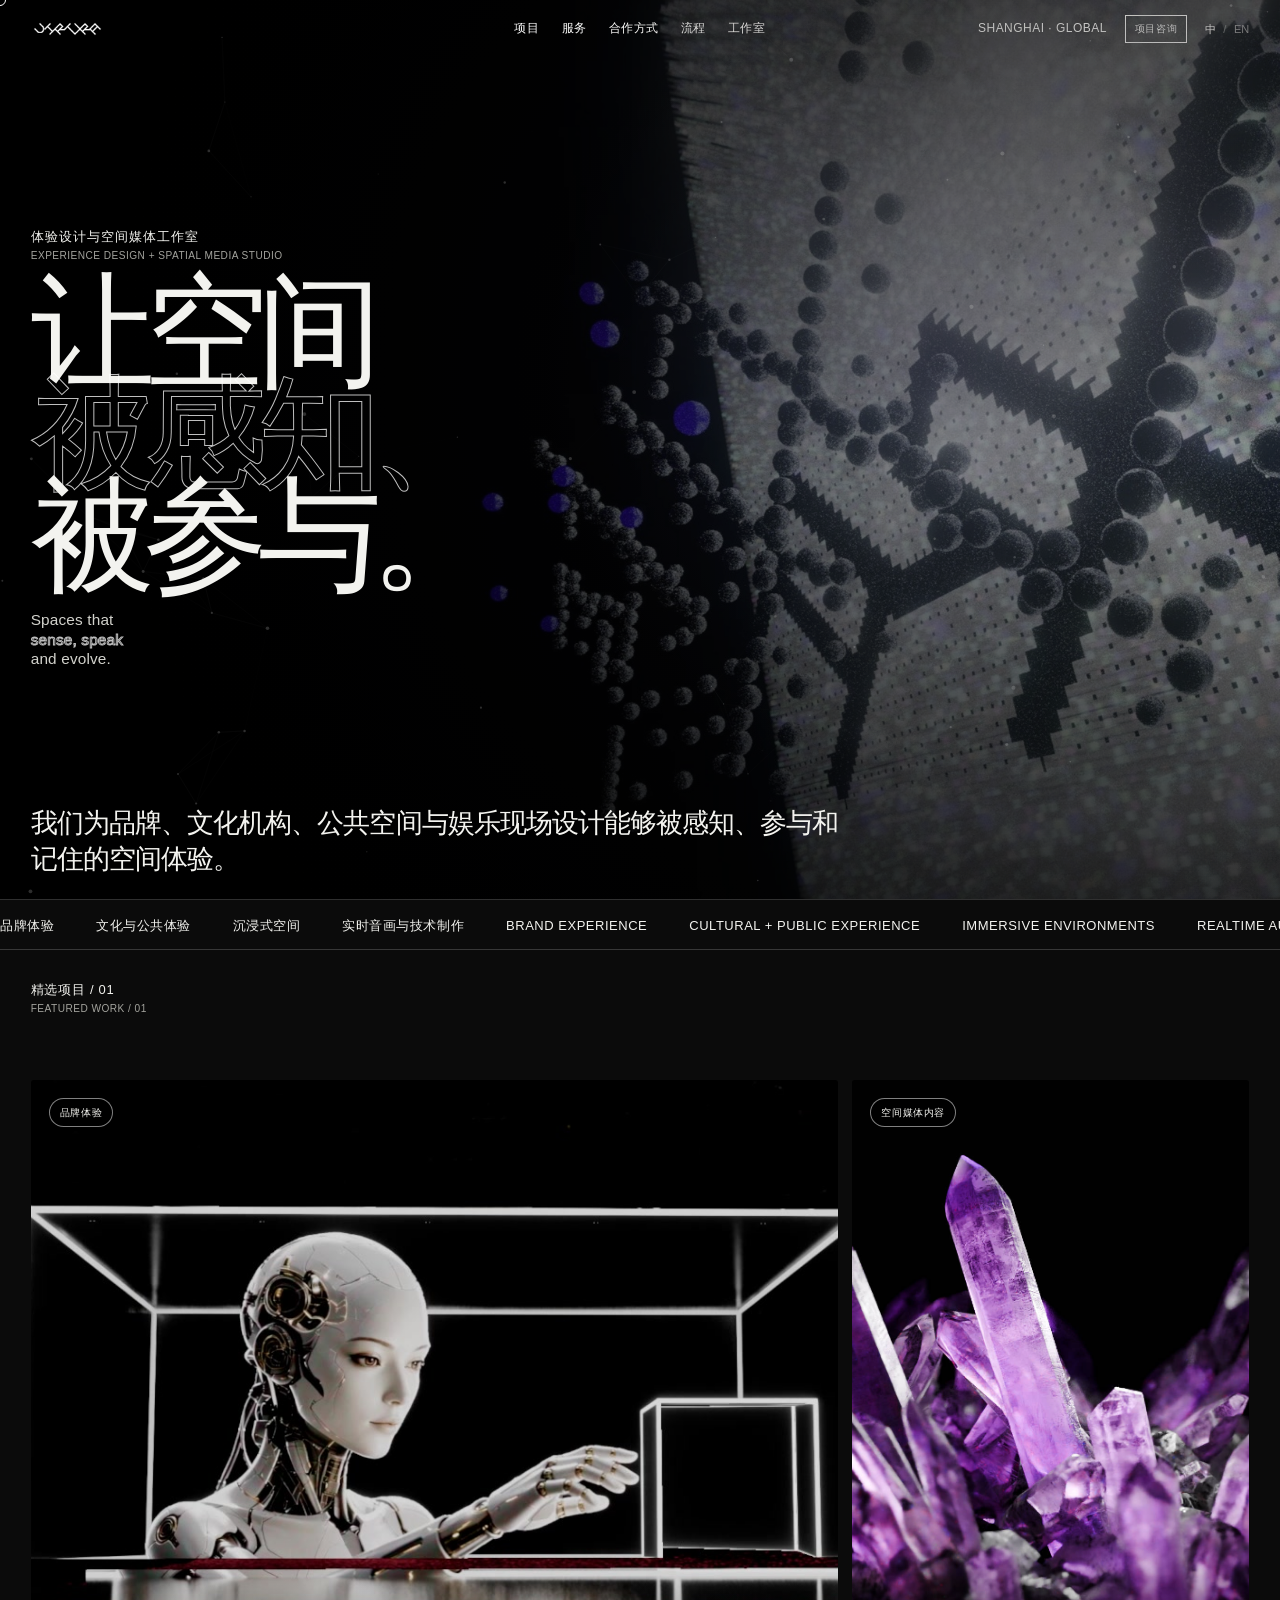
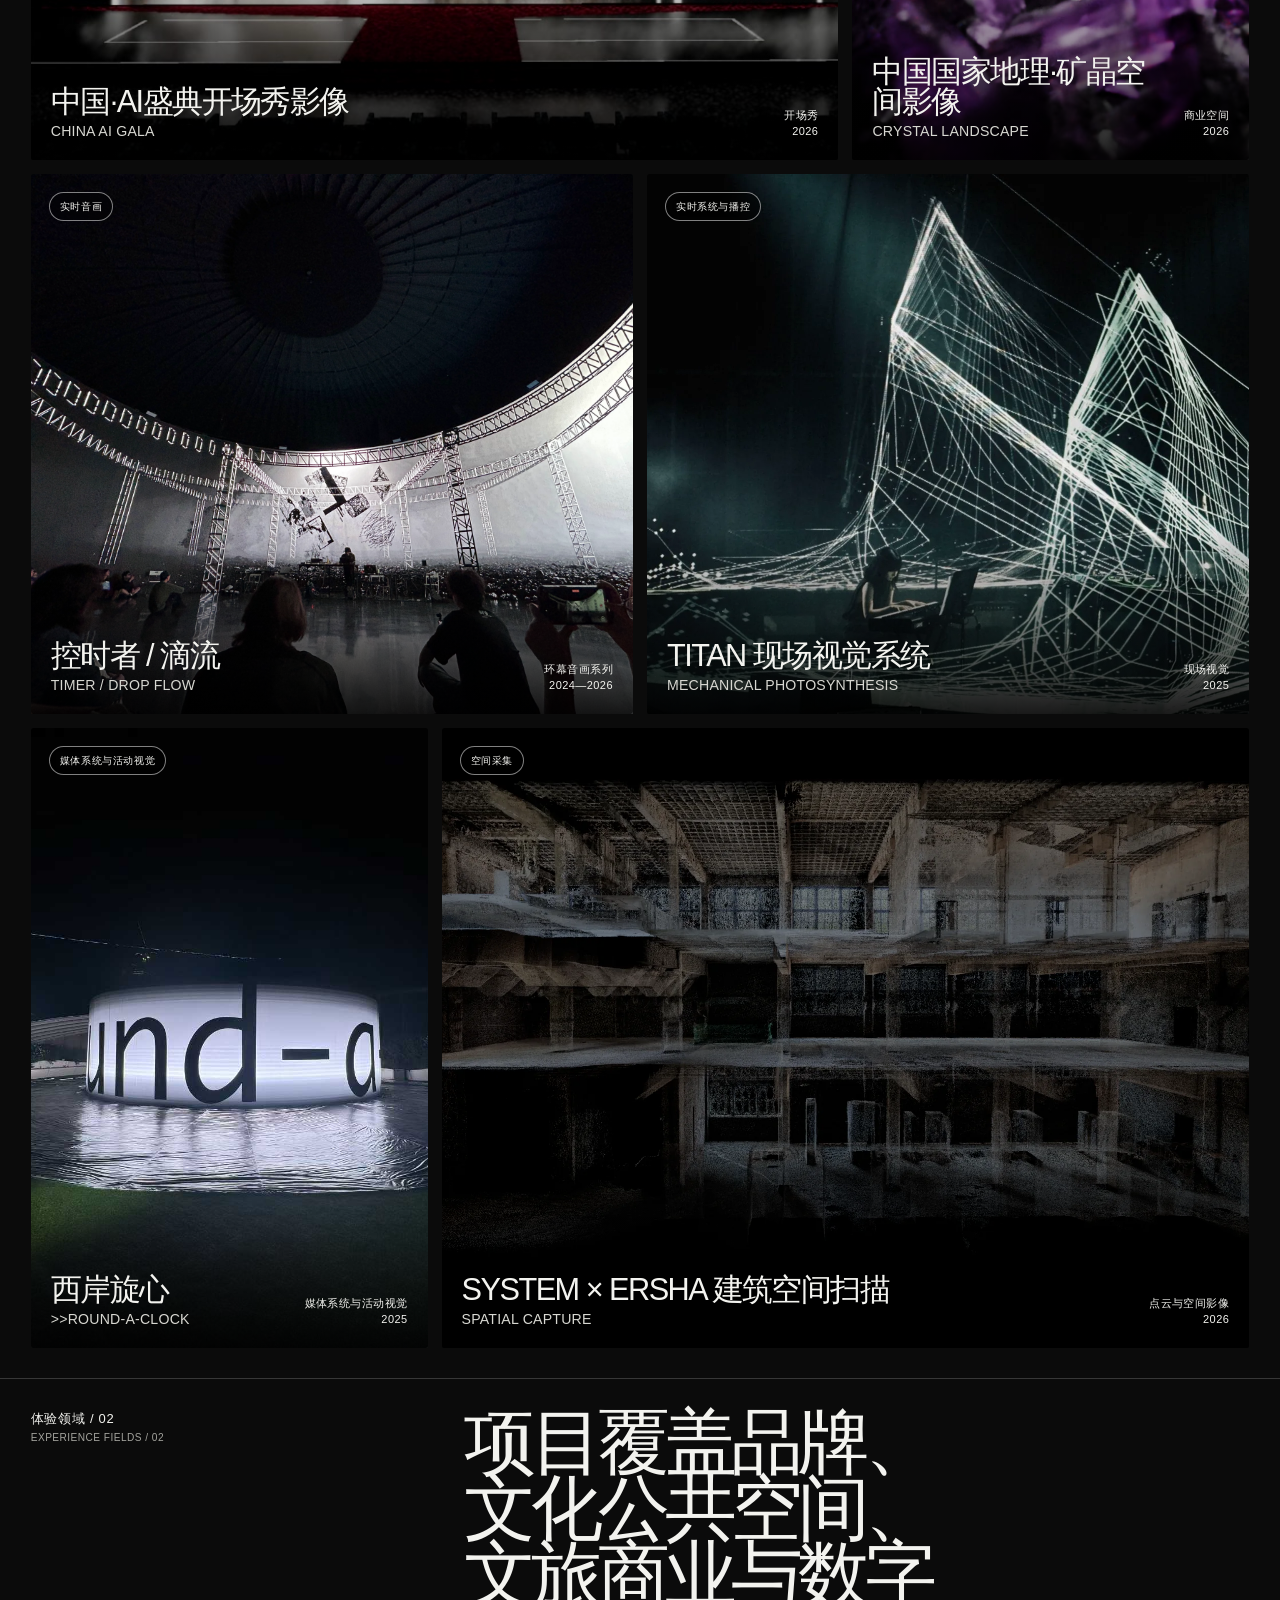
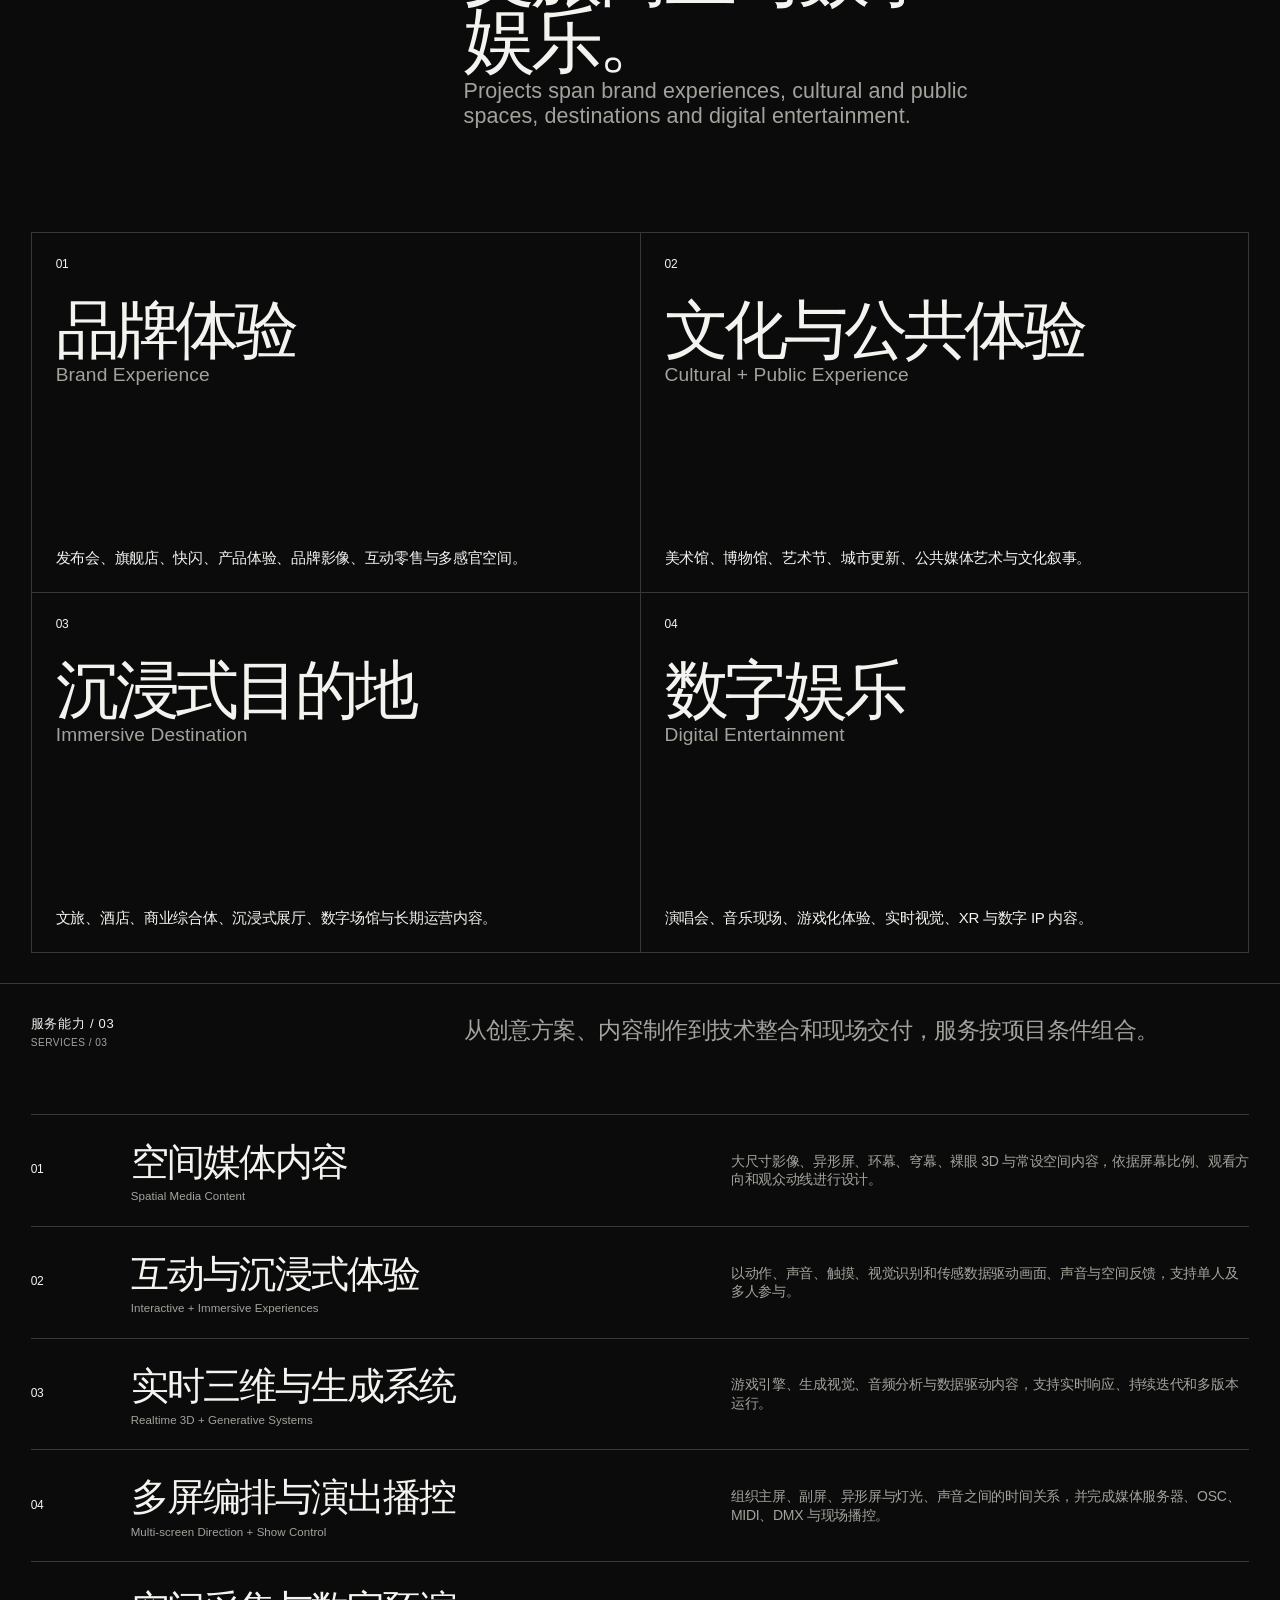
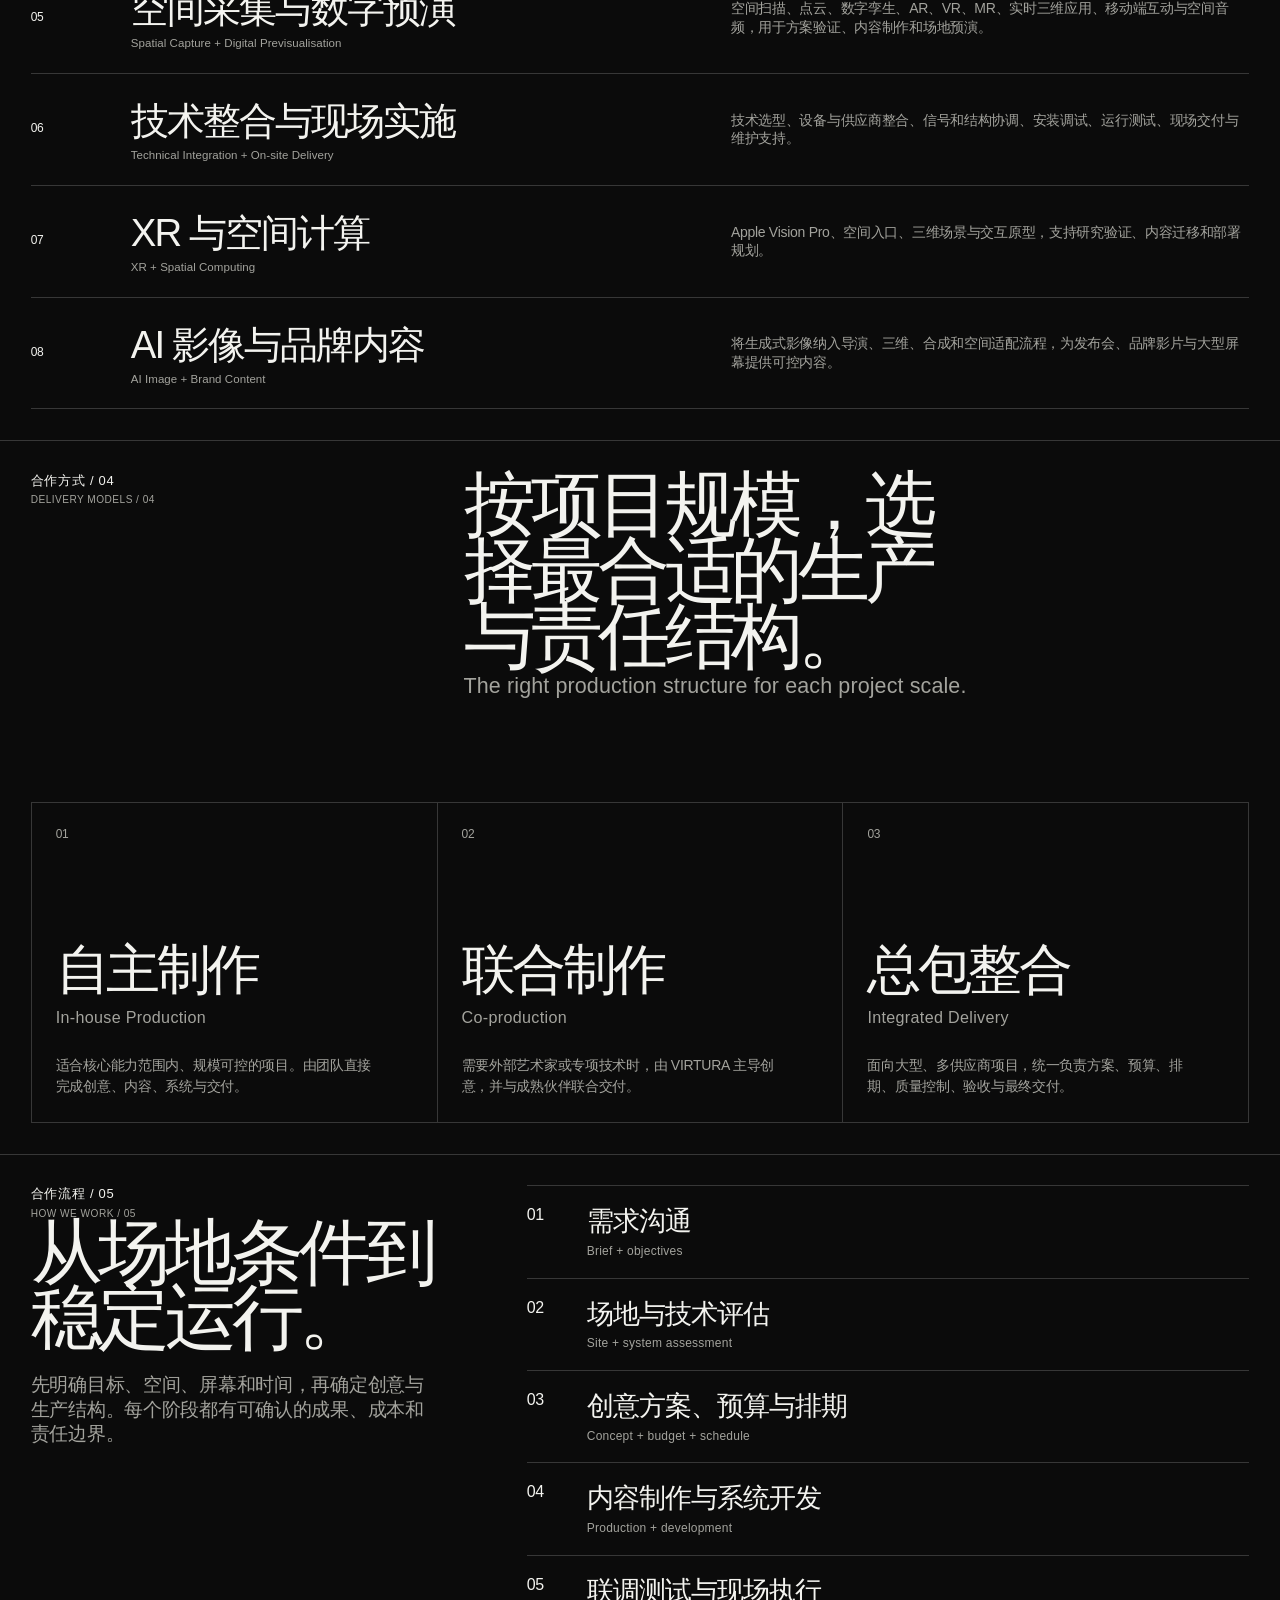
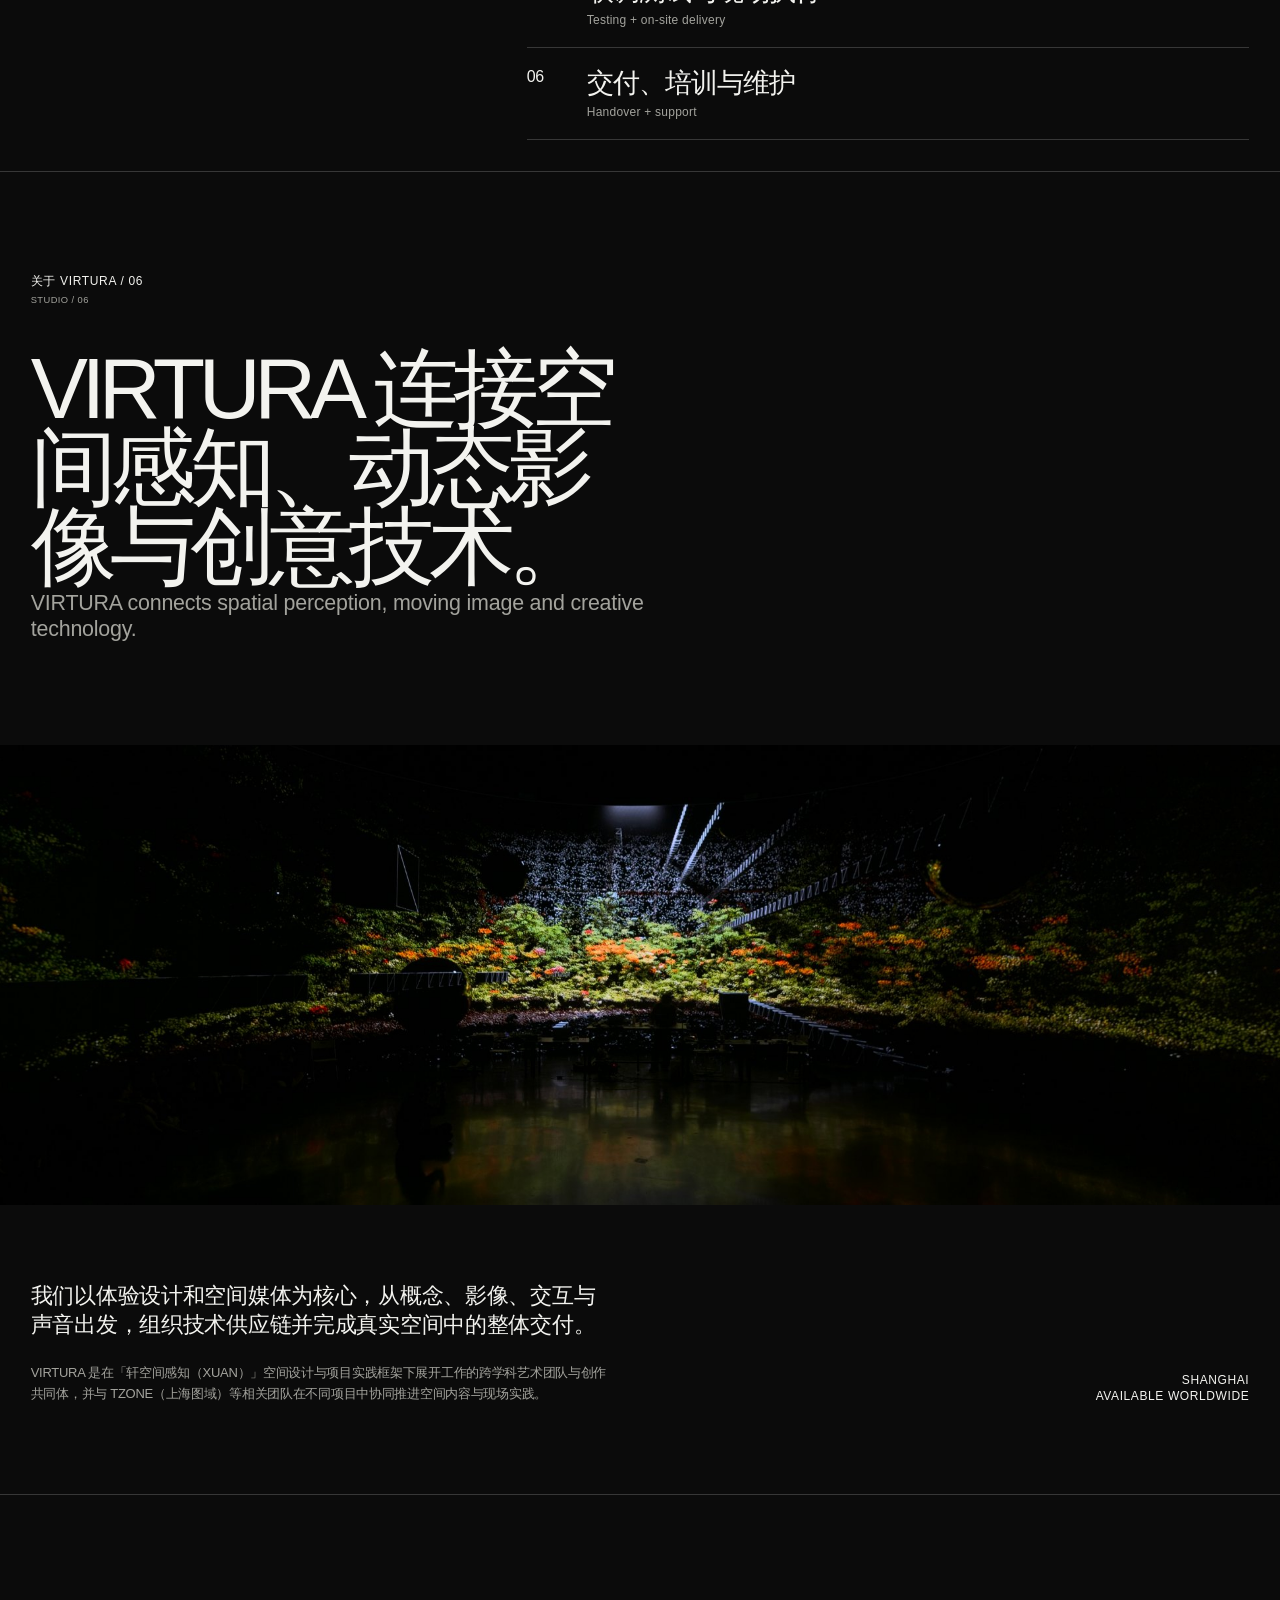
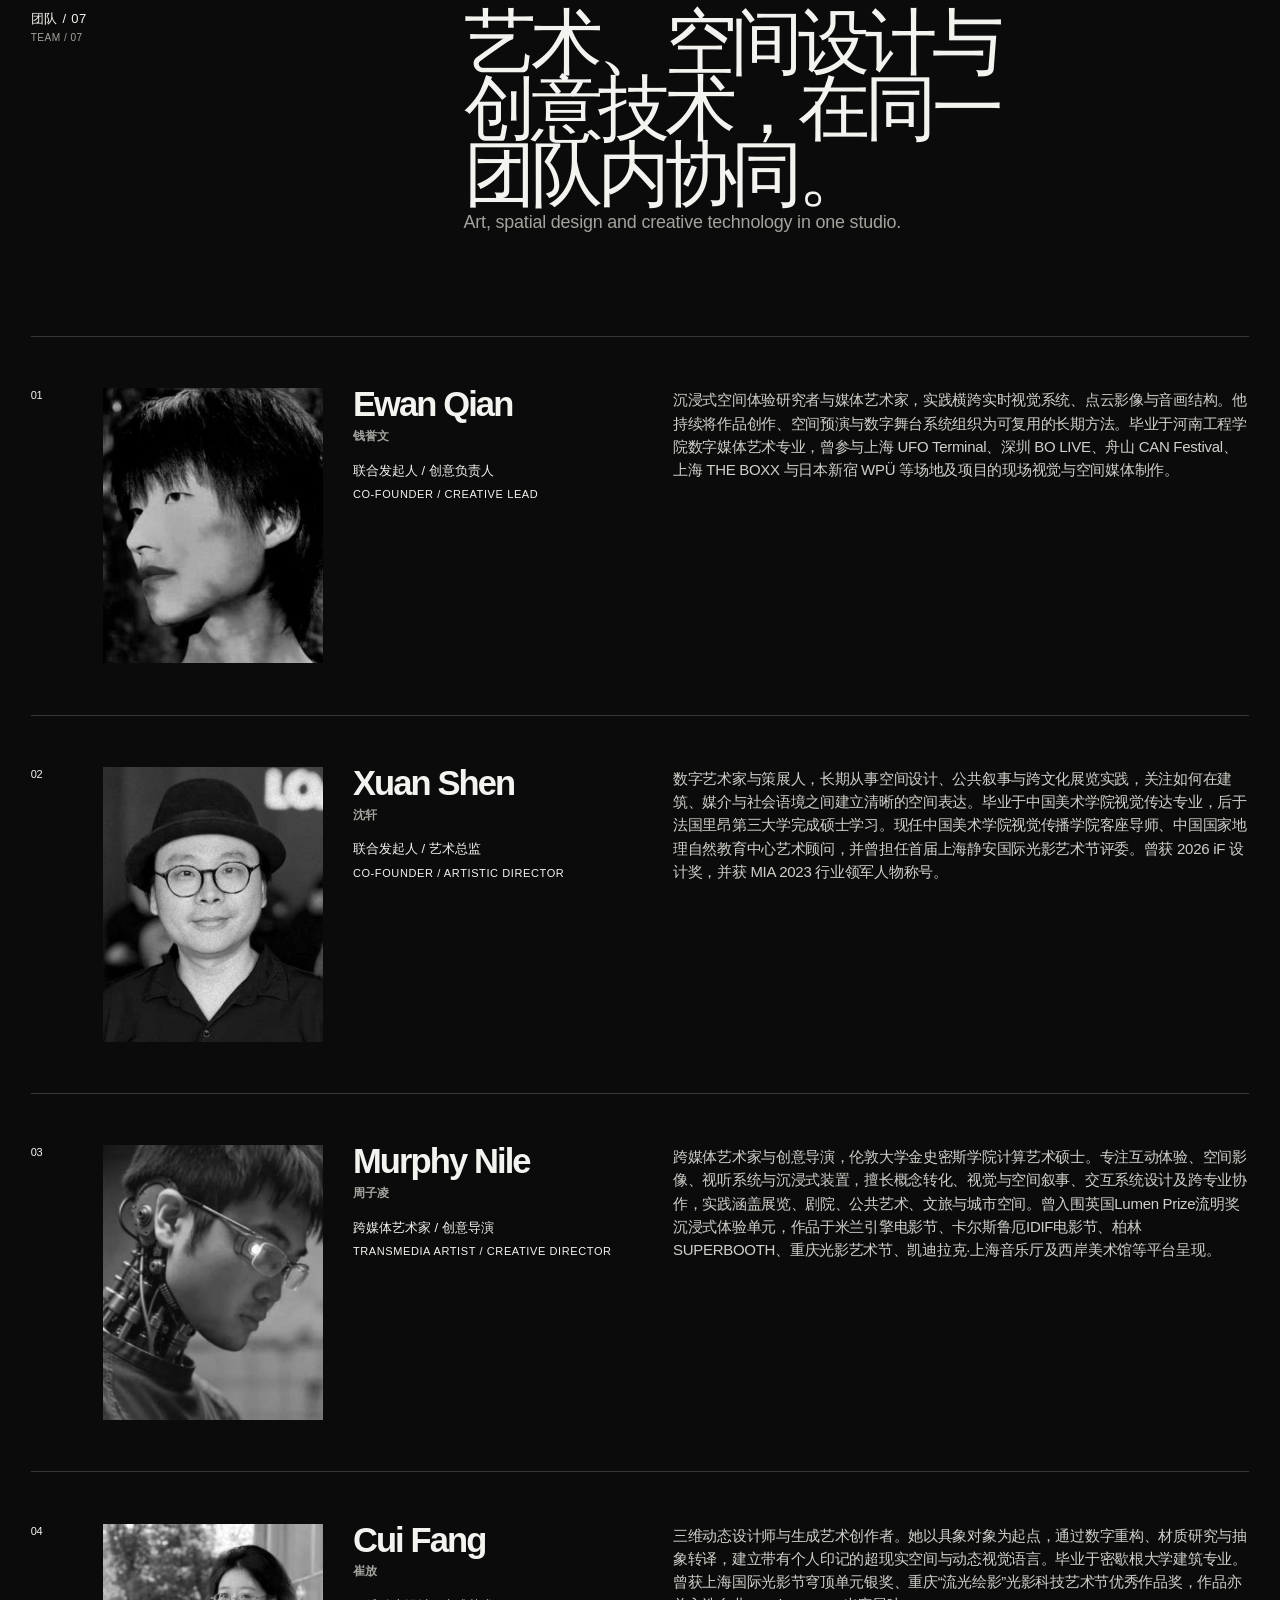
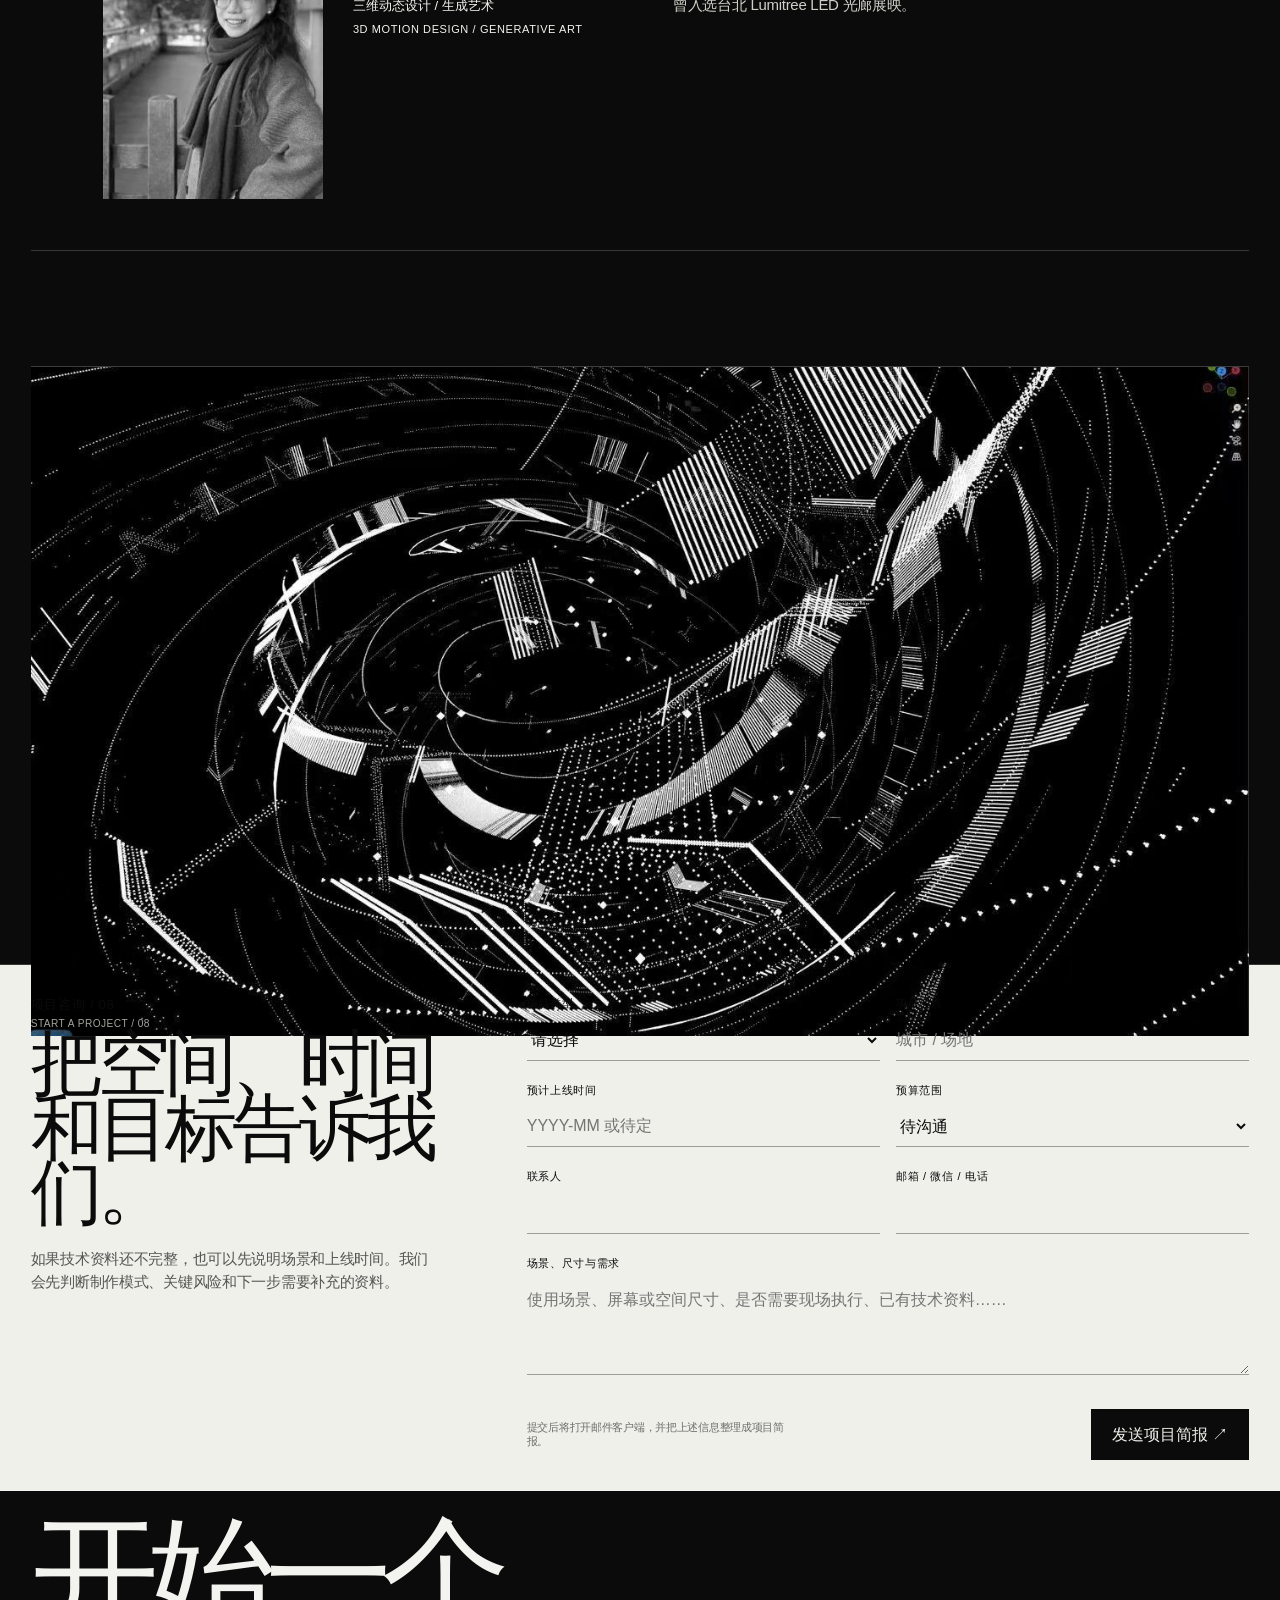
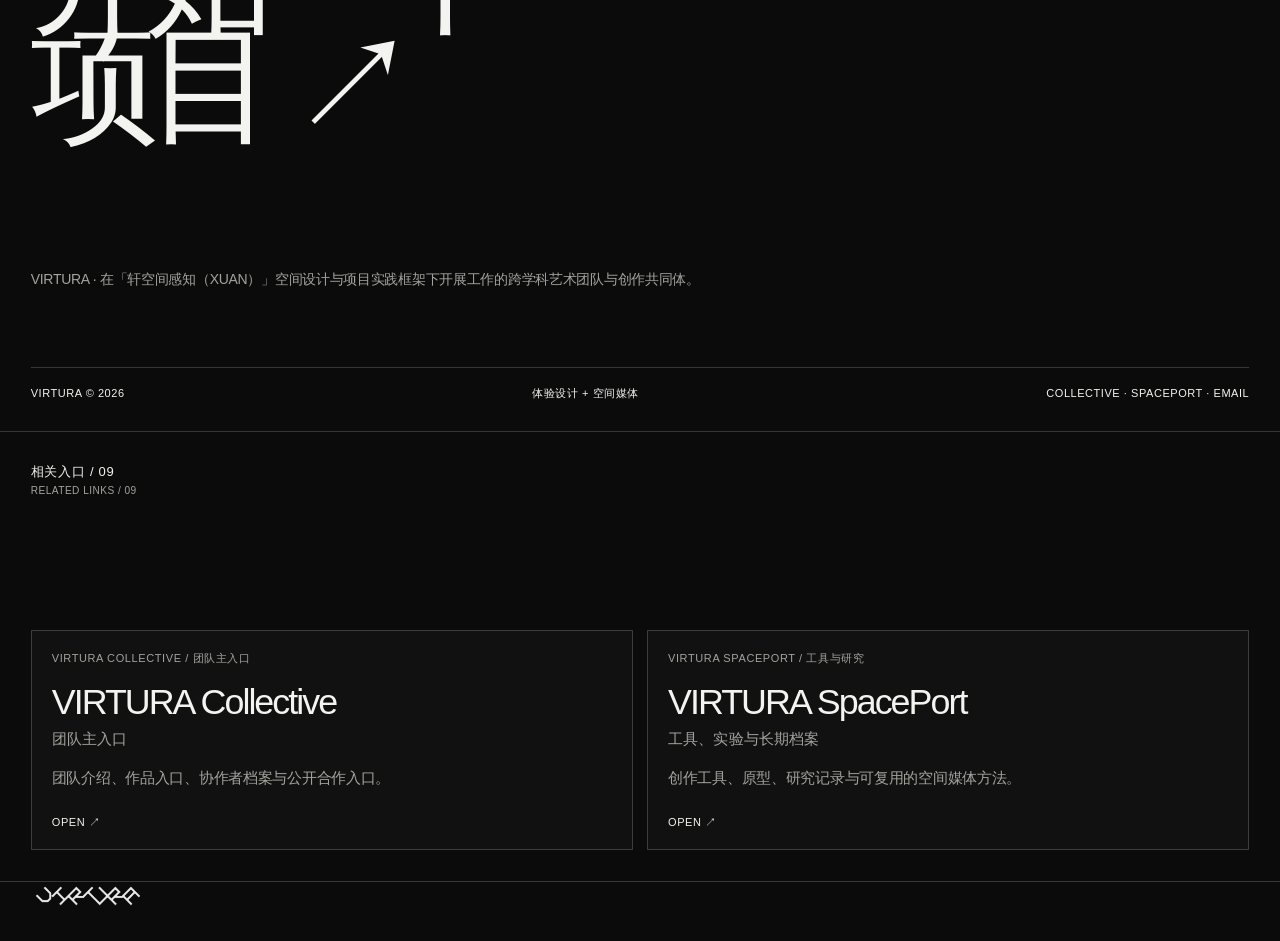
==== index.html @ 914cf59e "Publish VIRTURA business website" ====
<!DOCTYPE html>

<html data-description-en="VIRTURA is an experience design and spatial media studio working across brand, cultural, public and entertainment environments." data-description-zh="VIRTURA 为品牌、文化机构、公共空间与娱乐现场提供体验设计、空间媒体内容、互动装置、实时系统与技术集成。" data-lang="zh" data-title-en="VIRTURA — Experience Design &amp; Spatial Media Studio" data-title-zh="VIRTURA — 体验设计与空间媒体工作室" lang="zh-CN">
<head>
<meta charset="utf-8"/>
<meta content="width=device-width, initial-scale=1" name="viewport"/>
<meta content="VIRTURA — Experience Design &amp; Spatial Media Studio" name="description"/>
<meta content="website" property="og:type"/>
<meta content="VIRTURA — 体验设计与空间媒体工作室" property="og:title"/>
<meta content="从创意方案、空间媒体内容到技术整合与现场交付。" property="og:description"/>
<meta content="https://virtura.space/assets/spaces-that-sense-bg.jpg" property="og:image"/>
<title>VIRTURA — Experience Design &amp; Spatial Media Studio</title>
<style>
:root{
  --bg:#0b0b0b;--fg:#f3f3ef;--muted:#a3a39d;--line:rgba(255,255,255,.18);
  --panel:#131313;--pad:clamp(18px,2.4vw,38px);--display:clamp(54px,9.7vw,160px);
  --h2:clamp(36px,5.6vw,88px);--body:clamp(15px,1.25vw,20px)
}
*{box-sizing:border-box}html{scroll-behavior:smooth;background:var(--bg)}
html[data-lang="zh"] .lang-en,html[data-lang="en"] .lang-zh{display:none!important}
body{margin:0;overflow-x:hidden;background:var(--bg);color:var(--fg);font-family:Arial,Helvetica,"PingFang SC","Microsoft YaHei",sans-serif;font-size:var(--body);line-height:1.32;letter-spacing:-.018em}
a{color:inherit;text-decoration:none}button{font:inherit;color:inherit}::selection{background:var(--fg);color:var(--bg)}
.nav{position:fixed;z-index:30;left:0;right:0;top:0;display:grid;grid-template-columns:1fr auto 1fr;align-items:center;padding:15px var(--pad);mix-blend-mode:difference;color:white;pointer-events:none}
.nav>*{pointer-events:auto}.brand{font-weight:700;letter-spacing:-.06em;font-size:21px}.navlinks{display:flex;gap:22px;font-size:12px;text-transform:uppercase;letter-spacing:.045em;white-space:nowrap}
.nav-actions{justify-self:end;display:flex;align-items:center;gap:18px}.place{font-size:12px;text-transform:uppercase;letter-spacing:.04em}.lang-switch{display:flex;align-items:center;gap:7px;font-size:11px;text-transform:uppercase;letter-spacing:.06em}
.lang-switch button{appearance:none;border:0;background:none;padding:5px 0;cursor:pointer;opacity:.48}.lang-switch button.is-active{opacity:1}.lang-switch .divider{opacity:.35}
.hero{min-height:100svh;padding:90px var(--pad) 22px;display:grid;grid-template-rows:1fr auto;position:relative;overflow:hidden;border-bottom:1px solid var(--line)}
.hero-canvas{position:absolute;inset:0;width:100%;height:100%;opacity:.7}.hero-copy{position:relative;z-index:2;align-self:center}.eyebrow{font-size:13px;text-transform:uppercase;letter-spacing:.08em;margin-bottom:18px}
h1{font-size:var(--display);font-weight:500;line-height:.82;letter-spacing:-.085em;margin:0;max-width:12ch}h1 span{display:block}.outline{-webkit-text-stroke:1px rgba(255,255,255,.75);color:transparent}
.hero-foot{position:relative;z-index:2;display:grid;grid-template-columns:2fr 1fr 1fr;gap:28px;align-items:end}.hero-statement{max-width:820px;font-size:clamp(20px,2.1vw,34px);letter-spacing:-.035em}
.micro{font-size:12px;text-transform:uppercase;line-height:1.45;letter-spacing:.04em;color:#d1d1cc}.ticker{border-bottom:1px solid var(--line);overflow:hidden;white-space:nowrap;padding:14px 0}
.ticker-inner{display:inline-block;animation:marquee 32s linear infinite;text-transform:uppercase;font-size:13px;letter-spacing:.04em}.ticker-inner span{margin-right:42px}@keyframes marquee{to{transform:translateX(-50%)}}
section{padding:var(--pad);scroll-margin-top:64px;border-bottom:1px solid var(--line)}.section-head{display:grid;grid-template-columns:1fr 2fr;gap:40px;margin-bottom:clamp(48px,8vw,120px)}
.section-label{text-transform:uppercase;font-size:13px;letter-spacing:.055em}.section-title{font-size:var(--h2);font-weight:500;line-height:.92;letter-spacing:-.07em;margin:0;max-width:13ch}.section-title small{display:block;margin-top:18px;font-size:clamp(16px,1.6vw,24px);line-height:1.25;letter-spacing:-.025em;color:var(--muted);font-weight:400}
.project-grid{display:grid;grid-template-columns:repeat(12,1fr);gap:14px}.project{display:block;position:relative;min-height:420px;background:#171717;overflow:hidden;border-radius:2px;isolation:isolate}
.project:nth-child(1){grid-column:span 8;min-height:680px}.project:nth-child(2){grid-column:span 4}.project:nth-child(3),.project:nth-child(4){grid-column:span 6;min-height:540px}.project:nth-child(5){grid-column:span 4}.project:nth-child(6){grid-column:span 8;min-height:620px}.project:nth-child(7){grid-column:1/-1;min-height:590px}
.visual{position:absolute;inset:0;width:100%;height:100%;display:block;object-fit:cover;transition:transform .7s cubic-bezier(.2,.7,.1,1),filter .7s}.project:hover .visual{transform:scale(1.035);filter:brightness(1.08)}
.project[data-project="timer-drop-flow"] .visual{object-position:center 62%}.project[data-project="circular-matrix"] .visual{object-position:center 58%}.project[data-project="west-bund-xuanxin"] .visual{object-position:center 55%}
.meta{position:absolute;z-index:3;left:0;right:0;bottom:0;padding:20px;display:grid;grid-template-columns:1fr auto;gap:20px;align-items:end;background:linear-gradient(transparent,rgba(0,0,0,.88));padding-top:110px}
.title{font-size:clamp(24px,2.4vw,40px);letter-spacing:-.05em;line-height:.98}.title .sub{display:block;margin-top:7px;font-size:.46em;line-height:1.12;letter-spacing:.015em;text-transform:uppercase;color:#d7d7d1}.info{text-align:right;font-size:11px;text-transform:uppercase;letter-spacing:.04em;line-height:1.45}
.tag{position:absolute;z-index:4;left:18px;top:18px;padding:7px 10px;border:1px solid rgba(255,255,255,.5);border-radius:99px;font-size:10px;text-transform:uppercase;letter-spacing:.06em;background:rgba(0,0,0,.25);backdrop-filter:blur(10px)}
.universes{display:grid;grid-template-columns:repeat(2,1fr);border-top:1px solid var(--line);border-left:1px solid var(--line)}.universe{min-height:360px;padding:24px;border-right:1px solid var(--line);border-bottom:1px solid var(--line);display:grid;grid-template-rows:auto 1fr auto;transition:background .25s,color .25s}
.universe:hover{background:#f0f0eb;color:#0b0b0b}.num{font-size:12px}.universe h3{font-size:clamp(38px,5vw,76px);line-height:.92;letter-spacing:-.065em;font-weight:500;margin:28px 0}.universe h3 small{display:block;margin-top:14px;font-size:.27em;letter-spacing:.02em;line-height:1.25}.universe p{max-width:540px;font-size:15px;margin:0}
.cap-section .section-head{margin-bottom:clamp(30px,5vw,70px)}.cap-intro{margin:0;max-width:740px;color:var(--muted);font-size:clamp(17px,1.8vw,27px);letter-spacing:-.025em}.cap-list{border-top:1px solid var(--line)}
.cap{display:grid;grid-template-columns:70px 1.1fr 1fr;gap:30px;padding:22px 0;border-bottom:1px solid var(--line);align-items:center}.cap-index{font-size:12px}.cap-name{font-size:clamp(23px,3vw,48px);letter-spacing:-.05em}.cap-name small{display:block;margin-top:7px;font-size:.34em;letter-spacing:.01em;color:var(--muted)}.cap-desc{color:var(--muted);font-size:14px;max-width:600px}
.studio{min-height:auto;display:block;padding-top:clamp(62px,8vw,120px);padding-bottom:clamp(55px,7vw,105px);background:var(--bg);color:var(--fg)}.studio-kicker{font-size:12px;text-transform:uppercase;letter-spacing:.055em}.studio-copy{margin-top:42px;font-size:clamp(38px,6.7vw,105px);line-height:.92;letter-spacing:-.075em;max-width:13ch}
.studio-media{margin:clamp(58px,8vw,122px) calc(0px - var(--pad)) clamp(42px,6vw,80px);overflow:hidden;background:#111;aspect-ratio:2.78/1}.studio-media img{display:block;width:100%;height:100%;object-fit:cover}.studio-bottom{display:grid;grid-template-columns:1fr 1fr;gap:50px;align-items:end}.studio-description{display:grid;gap:22px}.studio-bottom p{margin:0;font-size:clamp(17px,1.7vw,26px);max-width:760px}.studio-bottom .studio-relation{font-size:13px;line-height:1.65;color:var(--muted);max-width:800px}.cities{text-align:right;font-size:12px;text-transform:uppercase;letter-spacing:.05em}
.team-section{padding-top:clamp(68px,9vw,130px)}.team-intro{display:grid;grid-template-columns:1fr 2fr;gap:40px;margin-bottom:clamp(50px,8vw,120px)}.team-title{font-size:var(--h2);font-weight:500;line-height:.92;letter-spacing:-.07em;margin:0;max-width:14ch}.team-title small{display:block;margin-top:18px;font-size:clamp(16px,1.6vw,24px);line-height:1.25;letter-spacing:-.025em;color:var(--muted);font-weight:400}
.people{border-top:1px solid var(--line)}.person{display:grid;grid-template-columns:42px minmax(170px,220px) minmax(215px,290px) minmax(340px,1fr);gap:clamp(20px,2.35vw,42px);padding:clamp(28px,4vw,60px) 0;border-bottom:1px solid var(--line);align-items:start}.person-index{font-size:11px}.person-portrait{width:100%;max-width:220px;aspect-ratio:4/5;margin:0;background:#111;overflow:hidden}.person-portrait img{width:100%;height:100%;object-fit:cover;display:block;filter:grayscale(100%)}
.person-name{margin:0;font-size:clamp(28px,2.7vw,48px);line-height:.95;letter-spacing:-.055em}.person-name .cn{display:block;margin-top:10px;font-size:.36em;letter-spacing:.02em;color:var(--muted)}.person-role{margin-top:18px;font-size:11px;text-transform:uppercase;letter-spacing:.055em;line-height:1.55}.person-role .role-cn{display:block;text-transform:none;font-size:13px;letter-spacing:0;margin-bottom:5px}.person-copy p{margin:0;max-width:840px}.person-copy .bio-en,.person-copy .bio-cn{font-size:clamp(15px,1.15vw,18px);line-height:1.55;color:#d0d0ca}.person-name a{border-bottom:1px solid transparent}.person-name a:hover{border-bottom-color:currentColor}
.people-end-media{margin:clamp(72px,9vw,138px) 0 calc(0px - clamp(50px,8vw,110px));overflow:hidden;background:#111;aspect-ratio:16/8.8;border-top:1px solid var(--line)}.people-end-media img{display:block;width:100%;height:100%;object-fit:cover}
footer{padding:var(--pad);min-height:60svh;display:grid;align-content:space-between}.contact{font-size:clamp(50px,10vw,160px);line-height:.85;letter-spacing:-.085em}.footer-relation{max-width:980px;margin:80px 0 28px;color:var(--muted);font-size:14px;line-height:1.55}.footer-row{display:flex;justify-content:space-between;gap:30px;font-size:11px;text-transform:uppercase;letter-spacing:.05em}.cursor{position:fixed;z-index:100;pointer-events:none;width:12px;height:12px;border:1px solid white;border-radius:50%;transform:translate(-50%,-50%);mix-blend-mode:difference;transition:width .2s,height .2s}
@media(max-width:1180px){.navlinks{gap:14px;font-size:10px}.person{grid-template-columns:42px minmax(170px,205px) minmax(250px,1fr)}.person-identity{grid-column:3}.person-copy{grid-column:3}.person-portrait{grid-row:1/span 2;max-width:205px}.place{display:none}}
@media(max-width:840px){.nav{grid-template-columns:1fr auto}.navlinks{display:none}.nav-actions{grid-column:2}.hero-foot,.section-head,.team-intro,.studio-bottom{grid-template-columns:1fr}.hero-foot{gap:20px}.project-grid{grid-template-columns:1fr}.project,.project:nth-child(n){grid-column:auto;min-height:480px}.project:nth-child(1),.project:nth-child(6),.project:nth-child(7){min-height:560px}.meta{grid-template-columns:1fr}.info{text-align:left}.universes{grid-template-columns:1fr}.cap{grid-template-columns:45px 1fr;gap:18px}.cap-desc{grid-column:2}.studio-media{aspect-ratio:1.55/1}.cities{text-align:left}.person{grid-template-columns:34px minmax(0,1fr)}.person-portrait{grid-column:2;grid-row:auto;max-width:190px}.person-identity,.person-copy{grid-column:2}.people-end-media{aspect-ratio:1.35/1}.footer-row{flex-direction:column}.cursor{display:none}}
@media(prefers-reduced-motion:reduce){html{scroll-behavior:auto}.ticker-inner{animation:none}*{transition:none!important}}

/* 2026-07-27 R2: Chinese-primary bilingual title system */
html[data-lang="zh"] .bilingual-label .lang-zh,
html[data-lang="zh"] .bilingual-label .lang-en{display:block!important}
html[data-lang="zh"] .bilingual-label .lang-en{margin-top:5px;color:var(--muted);font-size:.78em;line-height:1.25;letter-spacing:.045em;font-weight:400}
html[data-lang="en"] .bilingual-label .lang-en{display:block!important}
.dual-title>.lang-zh,.dual-title>.lang-en{display:block}
html[data-lang="zh"] .dual-title>.lang-zh{display:block!important}
html[data-lang="zh"] .dual-title>.lang-en{display:block!important;margin-top:.22em;color:var(--muted);font-size:.3em;line-height:1.18;letter-spacing:.005em;font-weight:400}
html[data-lang="en"] .dual-title>.lang-zh{display:none!important}
html[data-lang="en"] .dual-title>.lang-en{display:block!important;margin-top:0;color:inherit;font-size:1em;line-height:inherit;letter-spacing:inherit;font-weight:inherit}
#top .hero-foot{grid-template-columns:minmax(0,820px)}
#work .section-head.compact-head{display:block;margin-bottom:clamp(34px,5vw,72px)}
html[data-lang="zh"] #universes .universe h3.dual-title>.lang-en,html[data-lang="zh"] #capabilities .cap-name.dual-title>.lang-en{font-size:.3em}
html[data-lang="zh"] #studio .studio-copy.dual-title>.lang-en,html[data-lang="zh"] #people .team-title.dual-title>.lang-en{font-size:.25em;line-height:1.22;letter-spacing:-.01em}
@media(max-width:760px){#top .hero-foot{grid-template-columns:1fr}.bilingual-label .lang-en{max-width:28ch}}

.brand{display:inline-flex;align-items:center;min-height:28px}.brand-mark{display:block;height:18px;width:auto}.sr-only{position:absolute!important;width:1px;height:1px;padding:0;margin:-1px;overflow:hidden;clip:rect(0,0,0,0);white-space:nowrap;border:0}
.hero{background:linear-gradient(90deg,rgba(0,0,0,.82) 0%,rgba(0,0,0,.52) 46%,rgba(0,0,0,.18) 100%),linear-gradient(0deg,rgba(0,0,0,.74) 0%,rgba(0,0,0,.18) 48%,rgba(0,0,0,.62) 100%),url('assets/spaces-that-sense-bg.jpg') center right/cover no-repeat}.hero-canvas{opacity:.42;mix-blend-mode:screen}
.footer-row{gap:20px;padding-top:18px;border-top:1px solid var(--line)}
.related-links{padding:var(--pad);border-top:1px solid var(--line);display:grid;gap:30px}.related-links-grid{display:grid;grid-template-columns:repeat(2,minmax(0,1fr));gap:14px}.related-card{display:grid;gap:14px;padding:20px;min-height:220px;border:1px solid var(--line);background:#111;transition:background .25s,color .25s,border-color .25s}.related-card:hover{background:#f0f0eb;color:#0b0b0b;border-color:#f0f0eb}.related-card-top{font-size:11px;text-transform:uppercase;letter-spacing:.055em;color:var(--muted)}.related-card:hover .related-card-top{color:rgba(0,0,0,.55)}.related-card h3{margin:0;font-size:clamp(26px,2.8vw,44px);line-height:.96;letter-spacing:-.055em;font-weight:500}.related-card h3 small{display:block;margin-top:10px;font-size:.42em;line-height:1.2;letter-spacing:.01em;color:var(--muted)}.related-card:hover h3 small{color:rgba(0,0,0,.62)}.related-card p{margin:0;max-width:48ch;color:var(--muted);font-size:15px;line-height:1.5}.related-card:hover p{color:rgba(0,0,0,.72)}.related-card .card-action{margin-top:auto;font-size:11px;text-transform:uppercase;letter-spacing:.055em}.site-endmark{padding:0 var(--pad) var(--pad);display:flex;justify-content:flex-start}.site-endmark img{display:block;height:28px;width:auto;opacity:.92}
.hero-title>.lang-zh,.hero-title>.lang-en{display:block}.hero-title>.lang-zh>span,.hero-title>.lang-en>span{display:block}
html[data-lang="zh"] .hero-title>.lang-zh{display:block!important}html[data-lang="zh"] .hero-title>.lang-en{display:block!important;margin-top:24px;max-width:34ch;font-size:clamp(15px,1.2vw,20px);line-height:1.25;letter-spacing:.01em;color:#d2d2cc;font-weight:400}
html[data-lang="en"] .hero-title>.lang-zh{display:none!important}html[data-lang="en"] .hero-title>.lang-en{display:block!important;margin:0;max-width:12ch;font-size:inherit;line-height:inherit;letter-spacing:inherit;color:inherit;font-weight:inherit}
.delivery-grid{display:grid;grid-template-columns:repeat(3,minmax(0,1fr));border-top:1px solid var(--line);border-left:1px solid var(--line)}.delivery-card{min-height:320px;padding:24px;border-right:1px solid var(--line);border-bottom:1px solid var(--line);display:flex;flex-direction:column;gap:28px}.delivery-card .num{color:var(--muted)}.delivery-card h3{margin:auto 0 0;font-size:clamp(34px,4.2vw,66px);line-height:.92;letter-spacing:-.065em;font-weight:500}.delivery-card h3 small{display:block;margin-top:12px;color:var(--muted);font-size:.3em;line-height:1.25;letter-spacing:.02em}.delivery-card p{margin:0;color:var(--muted);font-size:14px;line-height:1.55;max-width:42ch}
.workflow{display:grid;grid-template-columns:minmax(220px,.72fr) minmax(0,1.28fr);gap:clamp(36px,7vw,120px);align-items:start}.workflow-steps{border-top:1px solid var(--line)}.workflow-step{display:grid;grid-template-columns:42px 1fr;gap:18px;padding:18px 0;border-bottom:1px solid var(--line)}.workflow-step strong{font-weight:500;font-size:clamp(20px,2.1vw,32px);letter-spacing:-.035em}.workflow-step small{display:block;margin-top:4px;color:var(--muted);font-size:12px;letter-spacing:.02em}.workflow-copy h2{margin:0 0 24px;font-size:var(--h2);line-height:.9;letter-spacing:-.07em;font-weight:500}.workflow-copy p{margin:0;color:var(--muted);max-width:52ch;font-size:clamp(16px,1.45vw,22px)}
.inquiry{display:grid;grid-template-columns:.72fr 1.28fr;gap:clamp(36px,7vw,120px);background:#f0f0eb;color:#0b0b0b}.inquiry-copy h2{margin:0 0 22px;font-size:var(--h2);line-height:.9;letter-spacing:-.07em;font-weight:500}.inquiry-copy p{margin:0;max-width:48ch;color:rgba(0,0,0,.65);font-size:15px;line-height:1.55}.project-form{display:grid;grid-template-columns:repeat(2,minmax(0,1fr));gap:22px 16px}.field{display:grid;gap:8px}.field-wide{grid-column:1/-1}.field label{font-size:11px;text-transform:uppercase;letter-spacing:.06em}.field input,.field select,.field textarea{width:100%;border:0;border-bottom:1px solid rgba(0,0,0,.35);border-radius:0;background:transparent;color:#0b0b0b;padding:10px 0;font:inherit;outline:none}.field textarea{min-height:96px;resize:vertical}.field input:focus,.field select:focus,.field textarea:focus{border-bottom-color:#0b0b0b}.form-actions{grid-column:1/-1;display:flex;align-items:center;justify-content:space-between;gap:20px;margin-top:12px}.form-note{font-size:11px;color:rgba(0,0,0,.55);max-width:44ch}.submit-button{appearance:none;border:1px solid #0b0b0b;background:#0b0b0b;color:#f0f0eb;padding:14px 20px;cursor:pointer;font:inherit}.submit-button:hover{background:transparent;color:#0b0b0b}
.nav-cta{padding:6px 9px;border:1px solid currentColor;font-size:10px;text-transform:uppercase;letter-spacing:.06em}.footer-row a{border-bottom:1px solid transparent}.footer-row a:hover{border-bottom-color:currentColor}
@media(max-width:840px){.nav{grid-template-columns:1fr auto;padding-bottom:10px;background:linear-gradient(rgba(0,0,0,.72),transparent);mix-blend-mode:normal}.navlinks{display:flex;grid-column:1/-1;grid-row:2;justify-content:flex-start;overflow-x:auto;gap:18px;padding:12px 0 2px;scrollbar-width:none}.navlinks::-webkit-scrollbar{display:none}.hero{padding-top:132px}.delivery-grid{grid-template-columns:1fr}.delivery-card{min-height:250px}.workflow,.inquiry{grid-template-columns:1fr}.project-form{grid-template-columns:1fr}.field-wide,.form-actions{grid-column:auto}.form-actions{align-items:flex-start;flex-direction:column}.hero-title>.lang-zh{font-size:clamp(54px,18vw,92px);max-width:7ch}.hero-title>.lang-en{max-width:26ch!important}.studio-copy{overflow-wrap:anywhere}}
@media(max-width:760px){.related-links-grid{grid-template-columns:1fr}.site-endmark img{height:24px}}

</style>
<script>try{document.documentElement.dataset.lang=localStorage.getItem('virtura-language')||'zh'}catch(e){document.documentElement.dataset.lang='zh'}</script>
</head>
<body>
<div aria-hidden="true" class="cursor"></div>
<nav aria-label="Primary navigation" class="nav">
<a class="brand" href="#top" aria-label="VIRTURA home"><img alt="VIRTURA" class="brand-mark" src="assets/virtura-logo-white.png"/><span class="sr-only">VIRTURA</span></a>
<div class="navlinks">
<a href="#work"><span class="lang-zh">项目</span><span class="lang-en">Work</span></a>
<a href="#capabilities"><span class="lang-zh">服务</span><span class="lang-en">Services</span></a>
<a href="#delivery"><span class="lang-zh">合作方式</span><span class="lang-en">Delivery</span></a>
<a href="#workflow"><span class="lang-zh">流程</span><span class="lang-en">Process</span></a>
<a href="#studio"><span class="lang-zh">工作室</span><span class="lang-en">Studio</span></a>
</div>
<div class="nav-actions">
<div class="place">Shanghai · Global</div>
<a class="nav-cta" href="#project-inquiry"><span class="lang-zh">项目咨询</span><span class="lang-en">Start a Project</span></a>
<div aria-label="Language" class="lang-switch" role="group">
<button aria-label="切换为中文" data-set-lang="zh" type="button">中</button><span class="divider">/</span><button aria-label="Switch to English" data-set-lang="en" type="button">EN</button>
</div>
</div>
</nav>
<header class="hero" id="top">
<canvas aria-hidden="true" class="hero-canvas"></canvas>
<div class="hero-copy">
<div class="eyebrow bilingual-label"><span class="lang-zh">体验设计与空间媒体工作室</span><span class="lang-en">Experience Design + Spatial Media Studio</span></div>
<h1 class="hero-title"><span class="lang-zh"><span>让空间</span><span class="outline">被感知、</span><span>被参与。</span></span><span class="lang-en"><span>Spaces that</span><span class="outline">sense, speak</span><span>and evolve.</span></span></h1>
</div>
<div class="hero-foot">
<div class="hero-statement lang-zh">我们为品牌、文化机构、公共空间与娱乐现场设计能够被感知、参与和记住的空间体验。</div>
<div class="hero-statement lang-en">We design spatial experiences that can be sensed, entered and remembered — for brands, cultural institutions, public environments and live entertainment.</div>
</div>
</header>
<div aria-label="Experience fields" class="ticker"><div class="ticker-inner">
<span>品牌体验</span><span>文化与公共体验</span><span>沉浸式空间</span><span>实时音画与技术制作</span><span>Brand Experience</span><span>Cultural + Public Experience</span><span>Immersive Environments</span><span>Realtime Audiovisual</span>
</div></div>
<section id="work">
<div class="section-head compact-head">
<div class="section-label bilingual-label"><span class="lang-zh">精选项目 / 01</span><span class="lang-en">Featured Work / 01</span></div>
</div>
<div class="project-grid">
<a class="project" data-project="ai-gala" href="work/ai-gala.html">
<img alt="中国·AI盛典开场秀盒体舞台画面" class="visual" src="VIRTURA_WEBSITE_ASSETS/01_AI_GALA/hero-robot-cube.jpg"/><span class="tag"><span class="lang-zh">品牌体验</span><span class="lang-en">Brand Experience</span></span>
<div class="meta"><div class="title"><span class="lang-zh">中国·AI盛典开场秀影像<span class="sub">China AI Gala</span></span><span class="lang-en">China AI Gala — Opening Show Visuals</span></div><div class="info"><span class="lang-zh">开场秀<br/>2026</span><span class="lang-en">Opening Show<br/>2026</span></div></div>
</a>
<a class="project" data-project="natgeo-crystal" href="work/natgeo-crystal.html">
<img alt="矿晶空间影像" class="visual" src="VIRTURA_WEBSITE_ASSETS/02_NATGEO_CRYSTAL/hero-crystal.jpg"/><span class="tag"><span class="lang-zh">空间媒体内容</span><span class="lang-en">Spatial Media</span></span>
<div class="meta"><div class="title"><span class="lang-zh">中国国家地理·矿晶空间影像<span class="sub">Crystal Landscape</span></span><span class="lang-en">National Geographic — Crystal Landscape</span></div><div class="info"><span class="lang-zh">商业空间<br/>2026</span><span class="lang-en">Commercial Space<br/>2026</span></div></div>
</a>
<a class="project" data-project="timer-drop-flow" href="work/ufo-circular-series.html">
<img alt="控时者与滴流环幕音画系列" class="visual" src="VIRTURA_WEBSITE_ASSETS/03_UFO_CIRCULAR_SERIES/dropflow_03_live.webp"/><span class="tag"><span class="lang-zh">实时音画</span><span class="lang-en">Realtime Audiovisual</span></span>
<div class="meta"><div class="title"><span class="lang-zh">控时者 / 滴流<span class="sub">TIMER / DROP FLOW</span></span><span class="lang-en">TIMER / DROP FLOW</span></div><div class="info"><span class="lang-zh">环幕音画系列<br/>2024—2026</span><span class="lang-en">Circular Screen Series<br/>2024—2026</span></div></div>
</a>
<a class="project" data-project="titan" href="work/titan.html">
<img alt="TITAN 现场视觉系统" class="visual" src="VIRTURA_WEBSITE_ASSETS/04_TITAN/hero.webp"/><span class="tag"><span class="lang-zh">实时系统与播控</span><span class="lang-en">Realtime + Show Control</span></span>
<div class="meta"><div class="title"><span class="lang-zh">TITAN 现场视觉系统<span class="sub">Mechanical Photosynthesis</span></span><span class="lang-en">Mechanical Photosynthesis: TITAN</span></div><div class="info"><span class="lang-zh">现场视觉<br/>2025</span><span class="lang-en">Live Visual System<br/>2025</span></div></div>
</a>
<a class="project" data-project="west-bund-xuanxin" href="work/west-bund-xuanxin.html">
<img alt="&gt;&gt;round-a-clock 环形 LED 屏幕现场" class="visual" src="VIRTURA_WEBSITE_ASSETS/05_WEST_BUND_XUANXIN/hero.jpg"/><span class="tag"><span class="lang-zh">媒体系统与活动视觉</span><span class="lang-en">Media System + Event Visuals</span></span>
<div class="meta"><div class="title"><span class="lang-zh">西岸旋心<span class="sub">&gt;&gt;round-a-clock</span></span><span class="lang-en">West Bund Xuanxin — &gt;&gt;round-a-clock</span></div><div class="info"><span class="lang-zh">媒体系统与活动视觉<br/>2025</span><span class="lang-en">Media System + Event Visuals<br/>2025</span></div></div>
</a>
<a class="project" data-project="system-ersha" href="work/system-ersha.html">
<img alt="SYSTEM × ERSHA 建筑空间扫描" class="visual" src="VIRTURA_WEBSITE_ASSETS/06_SYSTEM_ERSHA/hero.webp"/><span class="tag"><span class="lang-zh">空间采集</span><span class="lang-en">Spatial Capture</span></span>
<div class="meta"><div class="title"><span class="lang-zh">SYSTEM × ERSHA 建筑空间扫描<span class="sub">Spatial Capture</span></span><span class="lang-en">SYSTEM × ERSHA — Spatial Capture</span></div><div class="info"><span class="lang-zh">点云与空间影像<br/>2026</span><span class="lang-en">Point Cloud + Spatial Film<br/>2026</span></div></div>
</a>
</div>
</section>
<section id="universes">
<div class="section-head">
<div class="section-label bilingual-label"><span class="lang-zh">体验领域 / 02</span><span class="lang-en">Experience Fields / 02</span></div>
<h2 class="section-title dual-title"><span class="lang-zh">项目覆盖品牌、文化公共空间、文旅商业与数字娱乐。</span><span class="lang-en">Projects span brand experiences, cultural and public spaces, destinations and digital entertainment.</span></h2>
</div>
<div class="universes">
<article class="universe"><div class="num">01</div><h3 class="dual-title"><span class="lang-zh">品牌体验</span><span class="lang-en">Brand Experience</span></h3><p class="lang-zh">发布会、旗舰店、快闪、产品体验、品牌影像、互动零售与多感官空间。</p><p class="lang-en">Launches, flagship stores, pop-ups, product experiences, brand films, interactive retail and multisensory environments.</p></article>
<article class="universe"><div class="num">02</div><h3 class="dual-title"><span class="lang-zh">文化与公共体验</span><span class="lang-en">Cultural + Public Experience</span></h3><p class="lang-zh">美术馆、博物馆、艺术节、城市更新、公共媒体艺术与文化叙事。</p><p class="lang-en">Museums, galleries, festivals, urban renewal, public media art and cultural storytelling.</p></article>
<article class="universe"><div class="num">03</div><h3 class="dual-title"><span class="lang-zh">沉浸式目的地</span><span class="lang-en">Immersive Destination</span></h3><p class="lang-zh">文旅、酒店、商业综合体、沉浸式展厅、数字场馆与长期运营内容。</p><p class="lang-en">Cultural destinations, hotels, mixed-use developments, immersive exhibitions, digital venues and long-term content programmes.</p></article>
<article class="universe"><div class="num">04</div><h3 class="dual-title"><span class="lang-zh">数字娱乐</span><span class="lang-en">Digital Entertainment</span></h3><p class="lang-zh">演唱会、音乐现场、游戏化体验、实时视觉、XR 与数字 IP 内容。</p><p class="lang-en">Concerts, live music, gamified experiences, realtime visuals, XR and digital IP content.</p></article>
</div>
</section>
<section class="cap-section" id="capabilities">
<div class="section-head">
<div class="section-label bilingual-label"><span class="lang-zh">服务能力 / 03</span><span class="lang-en">Services / 03</span></div>
<p class="cap-intro lang-zh">从创意方案、内容制作到技术整合和现场交付，服务按项目条件组合。</p>
<p class="cap-intro lang-en">From creative direction and content production to technical integration and on-site delivery.</p>
</div>
<div class="cap-list">
<div class="cap"><div class="cap-index">01</div><div class="cap-name dual-title"><span class="lang-zh">空间媒体内容</span><span class="lang-en">Spatial Media Content</span></div><div class="cap-desc"><span class="lang-zh">大尺寸影像、异形屏、环幕、穹幕、裸眼 3D 与常设空间内容，依据屏幕比例、观看方向和观众动线进行设计。</span><span class="lang-en">Large-format moving image for custom LED, panoramic, dome and glasses-free 3D environments, designed around screen geometry, sightlines and audience movement.</span></div></div>
<div class="cap"><div class="cap-index">02</div><div class="cap-name dual-title"><span class="lang-zh">互动与沉浸式体验</span><span class="lang-en">Interactive + Immersive Experiences</span></div><div class="cap-desc"><span class="lang-zh">以动作、声音、触摸、视觉识别和传感数据驱动画面、声音与空间反馈，支持单人及多人参与。</span><span class="lang-en">Motion, sound, touch, computer vision and sensor data drive responsive image, audio and spatial feedback for individual and multi-user experiences.</span></div></div>
<div class="cap"><div class="cap-index">03</div><div class="cap-name dual-title"><span class="lang-zh">实时三维与生成系统</span><span class="lang-en">Realtime 3D + Generative Systems</span></div><div class="cap-desc"><span class="lang-zh">游戏引擎、生成视觉、音频分析与数据驱动内容，支持实时响应、持续迭代和多版本运行。</span><span class="lang-en">Game engines, generative visuals, audio analysis and data-driven content for live response, ongoing iteration and multiple operating modes.</span></div></div>
<div class="cap"><div class="cap-index">04</div><div class="cap-name dual-title"><span class="lang-zh">多屏编排与演出播控</span><span class="lang-en">Multi-screen Direction + Show Control</span></div><div class="cap-desc"><span class="lang-zh">组织主屏、副屏、异形屏与灯光、声音之间的时间关系，并完成媒体服务器、OSC、MIDI、DMX 与现场播控。</span><span class="lang-en">Timing and content direction across main, secondary and custom displays, integrated with sound, lighting, media servers, OSC, MIDI, DMX and live show control.</span></div></div>
<div class="cap"><div class="cap-index">05</div><div class="cap-name dual-title"><span class="lang-zh">空间采集与数字预演</span><span class="lang-en">Spatial Capture + Digital Previsualisation</span></div><div class="cap-desc"><span class="lang-zh">空间扫描、点云、数字孪生、AR、VR、MR、实时三维应用、移动端互动与空间音频，用于方案验证、内容制作和场地预演。</span><span class="lang-en">Spatial scanning, point clouds, digital twins, AR, VR, MR, realtime 3D applications, mobile interaction and spatial audio for design validation, content production and venue previsualisation.</span></div></div>
<div class="cap"><div class="cap-index">06</div><div class="cap-name dual-title"><span class="lang-zh">技术整合与现场实施</span><span class="lang-en">Technical Integration + On-site Delivery</span></div><div class="cap-desc"><span class="lang-zh">技术选型、设备与供应商整合、信号和结构协调、安装调试、运行测试、现场交付与维护支持。</span><span class="lang-en">Technology specification, equipment and supplier coordination, signal and structural integration, installation, commissioning, operational testing and on-site support.</span></div></div>
<div class="cap"><div class="cap-index">07</div><div class="cap-name dual-title"><span class="lang-zh">XR 与空间计算</span><span class="lang-en">XR + Spatial Computing</span></div><div class="cap-desc"><span class="lang-zh">Apple Vision Pro、空间入口、三维场景与交互原型，支持研究验证、内容迁移和部署规划。</span><span class="lang-en">Apple Vision Pro, spatial interfaces, 3D scenes and interactive prototypes for research, content migration and deployment planning.</span></div></div>
<div class="cap"><div class="cap-index">08</div><div class="cap-name dual-title"><span class="lang-zh">AI 影像与品牌内容</span><span class="lang-en">AI Image + Brand Content</span></div><div class="cap-desc"><span class="lang-zh">将生成式影像纳入导演、三维、合成和空间适配流程，为发布会、品牌影片与大型屏幕提供可控内容。</span><span class="lang-en">Generative imagery integrated with direction, 3D, compositing and spatial adaptation for launches, brand films and large-format screens.</span></div></div>
</div>
</section>
<section id="delivery">
<div class="section-head">
<div class="section-label bilingual-label"><span class="lang-zh">合作方式 / 04</span><span class="lang-en">Delivery Models / 04</span></div>
<h2 class="section-title dual-title"><span class="lang-zh">按项目规模，选择最合适的生产与责任结构。</span><span class="lang-en">The right production structure for each project scale.</span></h2>
</div>
<div class="delivery-grid">
<article class="delivery-card"><span class="num">01</span><h3>自主制作<small>In-house Production</small></h3><p>适合核心能力范围内、规模可控的项目。由团队直接完成创意、内容、系统与交付。</p></article>
<article class="delivery-card"><span class="num">02</span><h3>联合制作<small>Co-production</small></h3><p>需要外部艺术家或专项技术时，由 VIRTURA 主导创意，并与成熟伙伴联合交付。</p></article>
<article class="delivery-card"><span class="num">03</span><h3>总包整合<small>Integrated Delivery</small></h3><p>面向大型、多供应商项目，统一负责方案、预算、排期、质量控制、验收与最终交付。</p></article>
</div>
</section>
<section id="workflow">
<div class="workflow">
<div class="workflow-copy"><div class="section-label bilingual-label"><span class="lang-zh">合作流程 / 05</span><span class="lang-en">How We Work / 05</span></div><h2>从场地条件到稳定运行。</h2><p>先明确目标、空间、屏幕和时间，再确定创意与生产结构。每个阶段都有可确认的成果、成本和责任边界。</p></div>
<div class="workflow-steps">
<div class="workflow-step"><span>01</span><strong>需求沟通<small>Brief + objectives</small></strong></div>
<div class="workflow-step"><span>02</span><strong>场地与技术评估<small>Site + system assessment</small></strong></div>
<div class="workflow-step"><span>03</span><strong>创意方案、预算与排期<small>Concept + budget + schedule</small></strong></div>
<div class="workflow-step"><span>04</span><strong>内容制作与系统开发<small>Production + development</small></strong></div>
<div class="workflow-step"><span>05</span><strong>联调测试与现场执行<small>Testing + on-site delivery</small></strong></div>
<div class="workflow-step"><span>06</span><strong>交付、培训与维护<small>Handover + support</small></strong></div>
</div>
</div>
</section>
<section class="studio" id="studio">
<div class="studio-heading"><div class="studio-kicker bilingual-label"><span class="lang-zh">关于 VIRTURA / 06</span><span class="lang-en">Studio / 06</span></div><div class="studio-copy dual-title"><span class="lang-zh">VIRTURA 连接空间感知、动态影像与创意技术。</span><span class="lang-en">VIRTURA connects spatial perception, moving image and creative technology.</span></div></div>
<figure class="studio-media"><img alt="Immersive spatial media environment" src="assets/embedded/media-01.jpg"/></figure>
<div class="studio-bottom">
<div class="studio-description">
<p class="lang-zh">我们以体验设计和空间媒体为核心，从概念、影像、交互与声音出发，组织技术供应链并完成真实空间中的整体交付。</p>
<p class="lang-en">We work across experience design and spatial media, bringing concept, moving image, interaction and sound into an integrated production and delivery process.</p>
<p class="studio-relation lang-zh">VIRTURA 是在「轩空间感知（XUAN）」空间设计与项目实践框架下展开工作的跨学科艺术团队与创作共同体，并与 TZONE（上海图域）等相关团队在不同项目中协同推进空间内容与现场实践。</p>
<p class="studio-relation lang-en">VIRTURA operates as an interdisciplinary art and creative technology studio within the spatial-design and project framework of XUAN, collaborating with specialist teams including TZONE across spatial content and on-site production.</p>
</div>
<div class="cities">Shanghai<br/>Available worldwide</div>
</div>
</section>
<section class="team-section" id="people">
<div class="team-intro"><div class="section-label bilingual-label"><span class="lang-zh">团队 / 07</span><span class="lang-en">Team / 07</span></div><h2 class="team-title dual-title"><span class="lang-zh">艺术、空间设计与创意技术，在同一团队内协同。</span><span class="lang-en">Art, spatial design and creative technology in one studio.</span></h2></div>
<div class="people">
<article class="person"><div class="person-index">01</div><figure class="person-portrait"><img alt="Ewan Qian / 钱誉文" src="assets/embedded/media-02.jpg"/></figure><div class="person-identity"><h3 class="person-name">Ewan Qian<span class="cn">钱誉文</span></h3><div class="person-role"><span class="role-cn lang-zh">联合发起人 / 创意负责人</span>Co-founder / Creative Lead</div></div><div class="person-copy"><p class="bio-cn lang-zh">沉浸式空间体验研究者与媒体艺术家，实践横跨实时视觉系统、点云影像与音画结构。他持续将作品创作、空间预演与数字舞台系统组织为可复用的长期方法。毕业于河南工程学院数字媒体艺术专业，曾参与上海 UFO Terminal、深圳 BO LIVE、舟山 CAN Festival、上海 THE BOXX 与日本新宿 WPÜ 等场地及项目的现场视觉与空间媒体制作。</p><p class="bio-en lang-en">An immersive experience researcher and media artist working across realtime visual systems, point-cloud imagery and audiovisual structures. His practice brings artistic production, spatial previsualisation and digital stage systems into a sustained, reusable methodology. He studied Digital Media Art at Henan University of Engineering and has contributed to live visual and spatial media projects at UFO Terminal Shanghai, BO LIVE Shenzhen, CAN Festival Zhoushan, THE BOXX Shanghai and WPÜ Shinjuku, Japan.</p></div></article>
<article class="person"><div class="person-index">02</div><figure class="person-portrait"><img alt="Xuan Shen / 沈轩" src="assets/embedded/media-03.jpg"/></figure><div class="person-identity"><h3 class="person-name">Xuan Shen<span class="cn">沈轩</span></h3><div class="person-role"><span class="role-cn lang-zh">联合发起人 / 艺术总监</span>Co-founder / Artistic Director</div></div><div class="person-copy"><p class="bio-cn lang-zh">数字艺术家与策展人，长期从事空间设计、公共叙事与跨文化展览实践，关注如何在建筑、媒介与社会语境之间建立清晰的空间表达。毕业于中国美术学院视觉传达专业，后于法国里昂第三大学完成硕士学习。现任中国美术学院视觉传播学院客座导师、中国国家地理自然教育中心艺术顾问，并曾担任首届上海静安国际光影艺术节评委。曾获 2026 iF 设计奖，并获 MIA 2023 行业领军人物称号。</p><p class="bio-en lang-en">A digital artist and curator whose practice spans spatial design, public narrative and cross-cultural exhibition contexts. He develops spatial frameworks that connect architecture, media and social experience. He graduated in Visual Communication from China Academy of Art and later completed postgraduate study at Jean Moulin University Lyon 3. He is a guest tutor at the School of Visual Communication, China Academy of Art, an art advisor to the National Geographic China Nature Education Center, and served as a jury member for the inaugural Shanghai Jing’an International Light Art Festival. His recognitions include an iF Design Award in 2026 and the MIA 2023 Industry Leader title.</p></div></article>
<article class="person"><div class="person-index">03</div><figure class="person-portrait"><img alt="Murphy Nile / 周子凌" src="assets/embedded/media-04.jpg"/></figure><div class="person-identity"><h3 class="person-name"><a href="https://www.murphynile.com" rel="noopener" target="_blank">Murphy Nile</a><span class="cn">周子凌</span></h3><div class="person-role"><span class="role-cn lang-zh">跨媒体艺术家 / 创意导演</span>Transmedia Artist / Creative Director</div></div><div class="person-copy"><p class="bio-cn lang-zh">跨媒体艺术家与创意导演，伦敦大学金史密斯学院计算艺术硕士。专注互动体验、空间影像、视听系统与沉浸式装置，擅长概念转化、视觉与空间叙事、交互系统设计及跨专业协作，实践涵盖展览、剧院、公共艺术、文旅与城市空间。曾入围英国Lumen Prize流明奖沉浸式体验单元，作品于米兰引擎电影节、卡尔斯鲁厄IDIF电影节、柏林SUPERBOOTH、重庆光影艺术节、凯迪拉克·上海音乐厅及西岸美术馆等平台呈现。</p><p class="bio-en lang-en">A transmedia artist and creative director with an MA in Computational Arts from Goldsmiths, University of London. Their practice focuses on interactive experiences, spatial moving image, audiovisual systems and immersive installation, with expertise in concept translation, visual and spatial storytelling, interaction-system design and cross-disciplinary collaboration across exhibitions, theatre, public art, cultural destinations and urban environments. They were a finalist for the 2025 Lumen Prize Experiential Award. Their work has been presented at Milan Machinima Festival, INDEPENDENT DAYS International Film Festival (IDIF) in Karlsruhe, SUPERBOOTH in Berlin, Flowing Light — 1st International Light Art Show Festival in Chongqing, Cadillac Shanghai Concert Hall and the West Bund Museum.</p></div></article>
<article class="person"><div class="person-index">04</div><figure class="person-portrait"><img alt="Cui Fang / 崔放" src="assets/embedded/media-05.jpg"/></figure><div class="person-identity"><h3 class="person-name">Cui Fang<span class="cn">崔放</span></h3><div class="person-role"><span class="role-cn lang-zh">三维动态设计 / 生成艺术</span>3D Motion Design / Generative Art</div></div><div class="person-copy"><p class="bio-cn lang-zh">三维动态设计师与生成艺术创作者。她以具象对象为起点，通过数字重构、材质研究与抽象转译，建立带有个人印记的超现实空间与动态视觉语言。毕业于密歇根大学建筑专业。曾获上海国际光影节穹顶单元银奖、重庆“流光绘影”光影科技艺术节优秀作品奖，作品亦曾入选台北 Lumitree LED 光廊展映。</p><p class="bio-en lang-en">A 3D motion designer and generative artist whose work begins with recognisable objects and transforms them through digital reconstruction, material exploration and abstraction. She develops surreal spatial experiences and moving-image languages with a distinct personal signature. She studied Architecture at the University of Michigan. Her work received the Silver Award in the Dome category of the Shanghai International Light Art Festival and an Outstanding Work Award at the Flowing Light art festival in Chongqing, and has also been shown at Taipei’s Lumitree LED Corridor.</p></div></article>
</div>
<figure class="people-end-media"><img alt="Realtime generative visual system" src="assets/embedded/media-06.jpg"/></figure>
</section>
<section class="inquiry" id="project-inquiry">
<div class="inquiry-copy"><div class="section-label bilingual-label"><span class="lang-zh">项目咨询 / 08</span><span class="lang-en">Start a Project / 08</span></div><h2>把空间、时间和目标告诉我们。</h2><p>如果技术资料还不完整，也可以先说明场景和上线时间。我们会先判断制作模式、关键风险和下一步需要补充的资料。</p></div>
<form class="project-form" id="project-form">
<div class="field"><label for="project-type">项目类型</label><select id="project-type" name="项目类型" required><option value="">请选择</option><option>大型屏幕与异形屏内容</option><option>舞台视觉与实时视觉</option><option>沉浸式空间与展览</option><option>互动装置与传感系统</option><option>XR 与空间计算</option><option>AI 影像与品牌内容</option><option>技术整合与现场执行</option><option>其他</option></select></div>
<div class="field"><label for="project-location">项目地点</label><input id="project-location" name="项目地点" placeholder="城市 / 场地" required/></div>
<div class="field"><label for="launch-date">预计上线时间</label><input id="launch-date" name="预计上线时间" placeholder="YYYY-MM 或待定"/></div>
<div class="field"><label for="budget">预算范围</label><select id="budget" name="预算范围"><option value="">待沟通</option><option>10 万元以内</option><option>10–30 万元</option><option>30–80 万元</option><option>80–200 万元</option><option>200 万元以上</option></select></div>
<div class="field"><label for="contact-name">联系人</label><input id="contact-name" name="联系人" autocomplete="name" required/></div>
<div class="field"><label for="contact-way">邮箱 / 微信 / 电话</label><input id="contact-way" name="联系方式" autocomplete="email" required/></div>
<div class="field field-wide"><label for="project-brief">场景、尺寸与需求</label><textarea id="project-brief" name="项目简报" placeholder="使用场景、屏幕或空间尺寸、是否需要现场执行、已有技术资料……" required></textarea></div>
<div class="form-actions"><span class="form-note">提交后将打开邮件客户端，并把上述信息整理成项目简报。</span><button class="submit-button" type="submit">发送项目简报 ↗</button></div>
</form>
</section>
<footer id="contact">
<a class="contact" href="#project-inquiry"><span class="lang-zh">开始一个<br/>项目 ↗</span><span class="lang-en">Start a<br/>Project ↗</span></a>
<p class="footer-relation lang-zh">VIRTURA · 在「轩空间感知（XUAN）」空间设计与项目实践框架下开展工作的跨学科艺术团队与创作共同体。</p>
<p class="footer-relation lang-en">VIRTURA is an interdisciplinary art and creative technology studio working within the spatial-design and project framework of XUAN.</p>
<div class="footer-row"><span>VIRTURA © 2026</span><span>体验设计 + 空间媒体</span><span><a href="https://collective.virtura.space/">Collective</a> · <a href="https://spaceport.virtura.space/">SpacePort</a> · <a href="mailto:studio@virtura.space">Email</a></span></div>
</footer>
<section class="related-links" aria-labelledby="related-links-title">
  <div class="section-head compact-head">
    <div class="section-label bilingual-label" id="related-links-title"><span class="lang-zh">相关入口 / 09</span><span class="lang-en">Related Links / 09</span></div>
  </div>
  <div class="related-links-grid">
    <a class="related-card" href="https://collective.virtura.space/" target="_blank" rel="noopener">
      <div class="related-card-top"><span class="lang-zh">VIRTURA Collective / 团队主入口</span><span class="lang-en">VIRTURA Collective / Team Portal</span></div>
      <h3><span class="lang-zh">VIRTURA Collective<small>团队主入口</small></span><span class="lang-en">VIRTURA Collective<small>Team overview, works, collaborators, and public collaboration entry.</small></span></h3>
      <p class="lang-zh">团队介绍、作品入口、协作者档案与公开合作入口。</p>
      <p class="lang-en">Team overview, works, collaborators, and public collaboration entry.</p>
      <span class="card-action">Open ↗</span>
    </a>
    <a class="related-card" href="https://spaceport.virtura.space/" target="_blank" rel="noopener">
      <div class="related-card-top"><span class="lang-zh">VIRTURA SpacePort / 工具与研究</span><span class="lang-en">VIRTURA SpacePort / Tools + Research</span></div>
      <h3><span class="lang-zh">VIRTURA SpacePort<small>工具、实验与长期档案</small></span><span class="lang-en">VIRTURA SpacePort<small>Tools, experiments and long-term archive.</small></span></h3>
      <p class="lang-zh">创作工具、原型、研究记录与可复用的空间媒体方法。</p>
      <p class="lang-en">Creative tools, prototypes, research notes and reusable spatial-media methods.</p>
      <span class="card-action">Open ↗</span>
    </a>
  </div>
</section>
<div class="site-endmark"><img alt="VIRTURA" src="assets/virtura-logo-white.png"/></div>
<script src="assets/lang.js"></script>
<script>
    const canvas=document.querySelector('.hero-canvas');const ctx=canvas.getContext('2d');let w,h,dpr,pts=[];
    function resize(){dpr=Math.min(devicePixelRatio||1,2);w=canvas.clientWidth;h=canvas.clientHeight;canvas.width=w*dpr;canvas.height=h*dpr;ctx.setTransform(dpr,0,0,dpr,0,0);pts=Array.from({length:70},()=>({x:Math.random()*w,y:Math.random()*h,vx:(Math.random()-.5)*.22,vy:(Math.random()-.5)*.22,r:Math.random()*1.8+.3}))}
    function draw(){ctx.clearRect(0,0,w,h);const g=ctx.createRadialGradient(w*.72,h*.42,0,w*.72,h*.42,Math.max(w,h)*.65);g.addColorStop(0,'rgba(94,112,255,.19)');g.addColorStop(.45,'rgba(30,30,55,.08)');g.addColorStop(1,'rgba(0,0,0,0)');ctx.fillStyle=g;ctx.fillRect(0,0,w,h);for(const p of pts){p.x+=p.vx;p.y+=p.vy;if(p.x<0||p.x>w)p.vx*=-1;if(p.y<0||p.y>h)p.vy*=-1;ctx.beginPath();ctx.arc(p.x,p.y,p.r,0,Math.PI*2);ctx.fillStyle='rgba(255,255,255,.42)';ctx.fill()}for(let i=0;i<pts.length;i++)for(let j=i+1;j<pts.length;j++){const a=pts[i],b=pts[j],dx=a.x-b.x,dy=a.y-b.y,d=Math.hypot(dx,dy);if(d<115){ctx.beginPath();ctx.moveTo(a.x,a.y);ctx.lineTo(b.x,b.y);ctx.strokeStyle=`rgba(255,255,255,${(1-d/115)*.075})`;ctx.stroke()}}requestAnimationFrame(draw)}
    addEventListener('resize',resize);resize();draw();
    const cursor=document.querySelector('.cursor');addEventListener('mousemove',e=>{cursor.style.left=e.clientX+'px';cursor.style.top=e.clientY+'px'});document.querySelectorAll('a,.project,.universe,button').forEach(el=>{el.addEventListener('mouseenter',()=>{cursor.style.width='38px';cursor.style.height='38px'});el.addEventListener('mouseleave',()=>{cursor.style.width='12px';cursor.style.height='12px'})});
    const projectForm=document.querySelector('#project-form');
    projectForm?.addEventListener('submit',event=>{
      event.preventDefault();
      const data=new FormData(projectForm);
      const lines=[...data.entries()].map(([key,value])=>`${key}：${value || '待沟通'}`);
      const subject=encodeURIComponent(`VIRTURA 项目咨询｜${data.get('项目类型') || '新项目'}｜${data.get('联系人') || ''}`);
      const body=encodeURIComponent(`你好，VIRTURA：\n\n${lines.join('\n')}\n\n请联系我进一步沟通。`);
      location.href=`mailto:studio@virtura.space?subject=${subject}&body=${body}`;
    });
  </script>
</body></html>
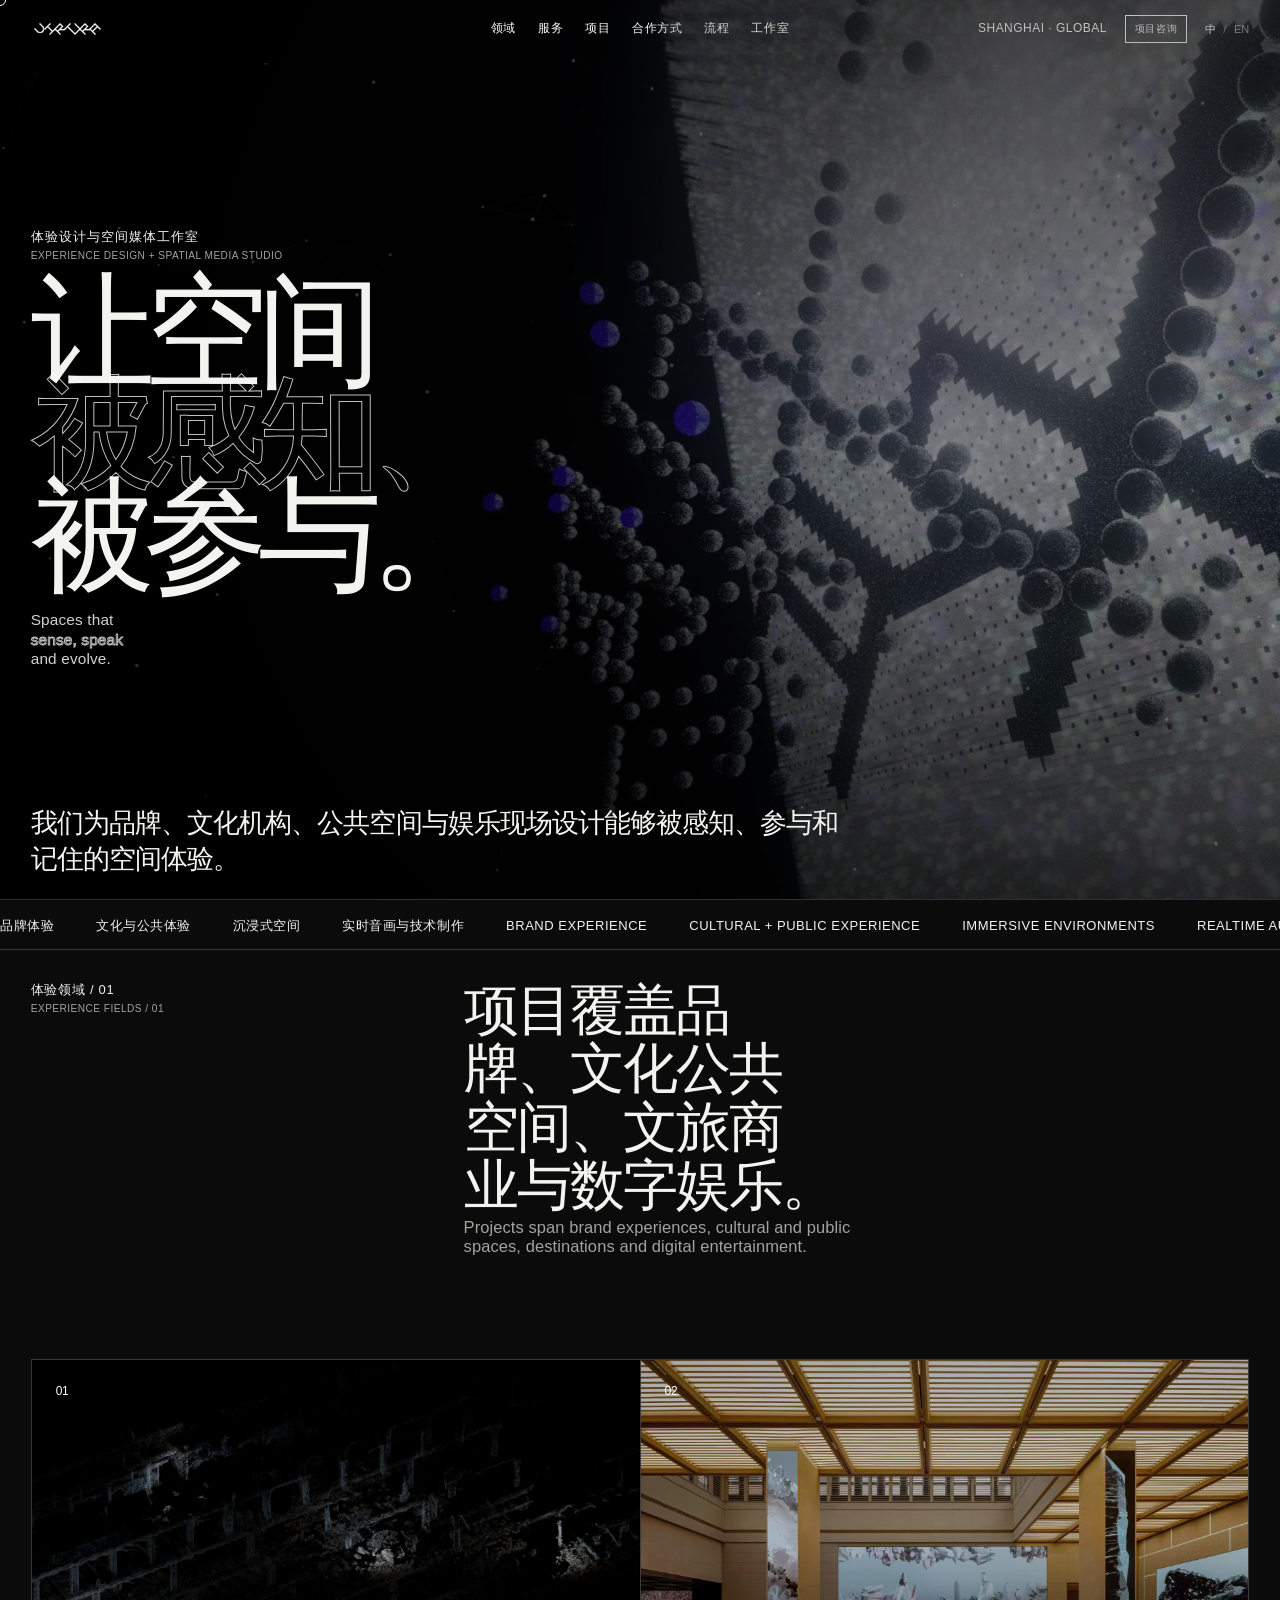
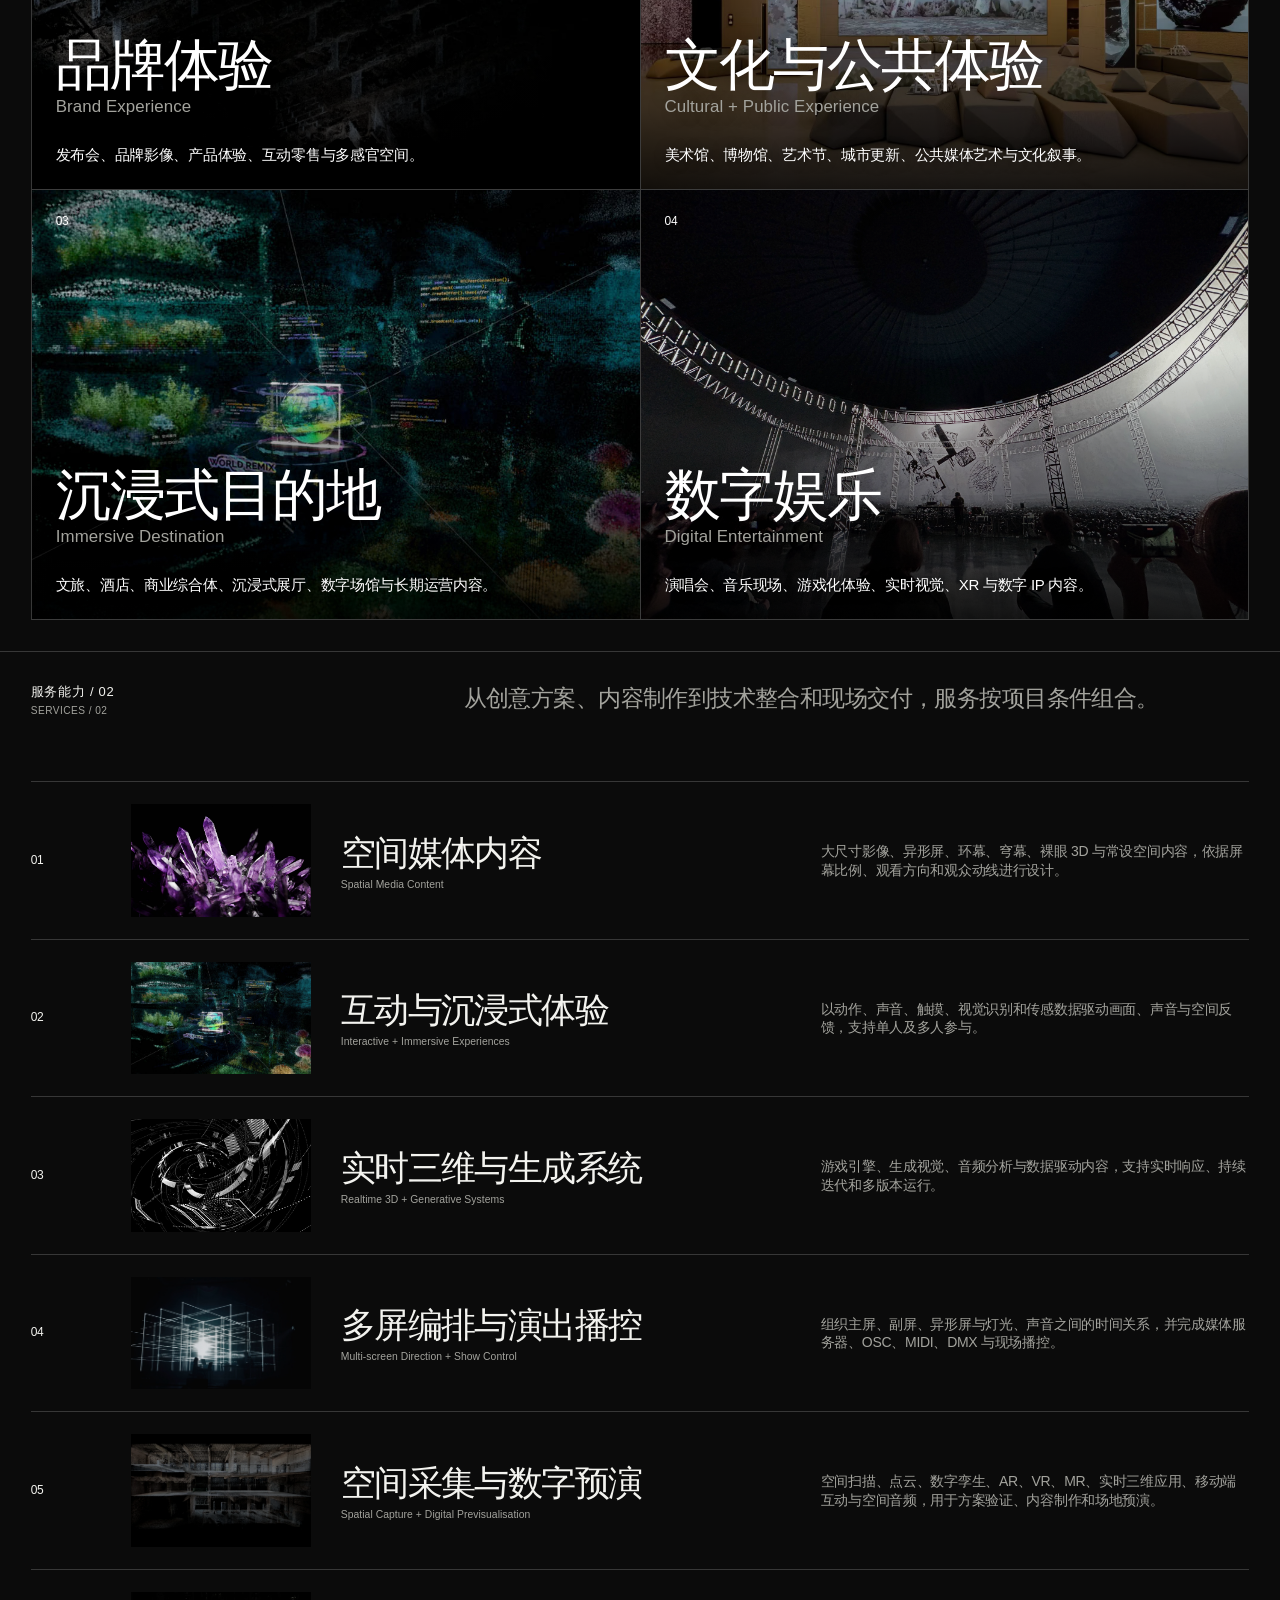
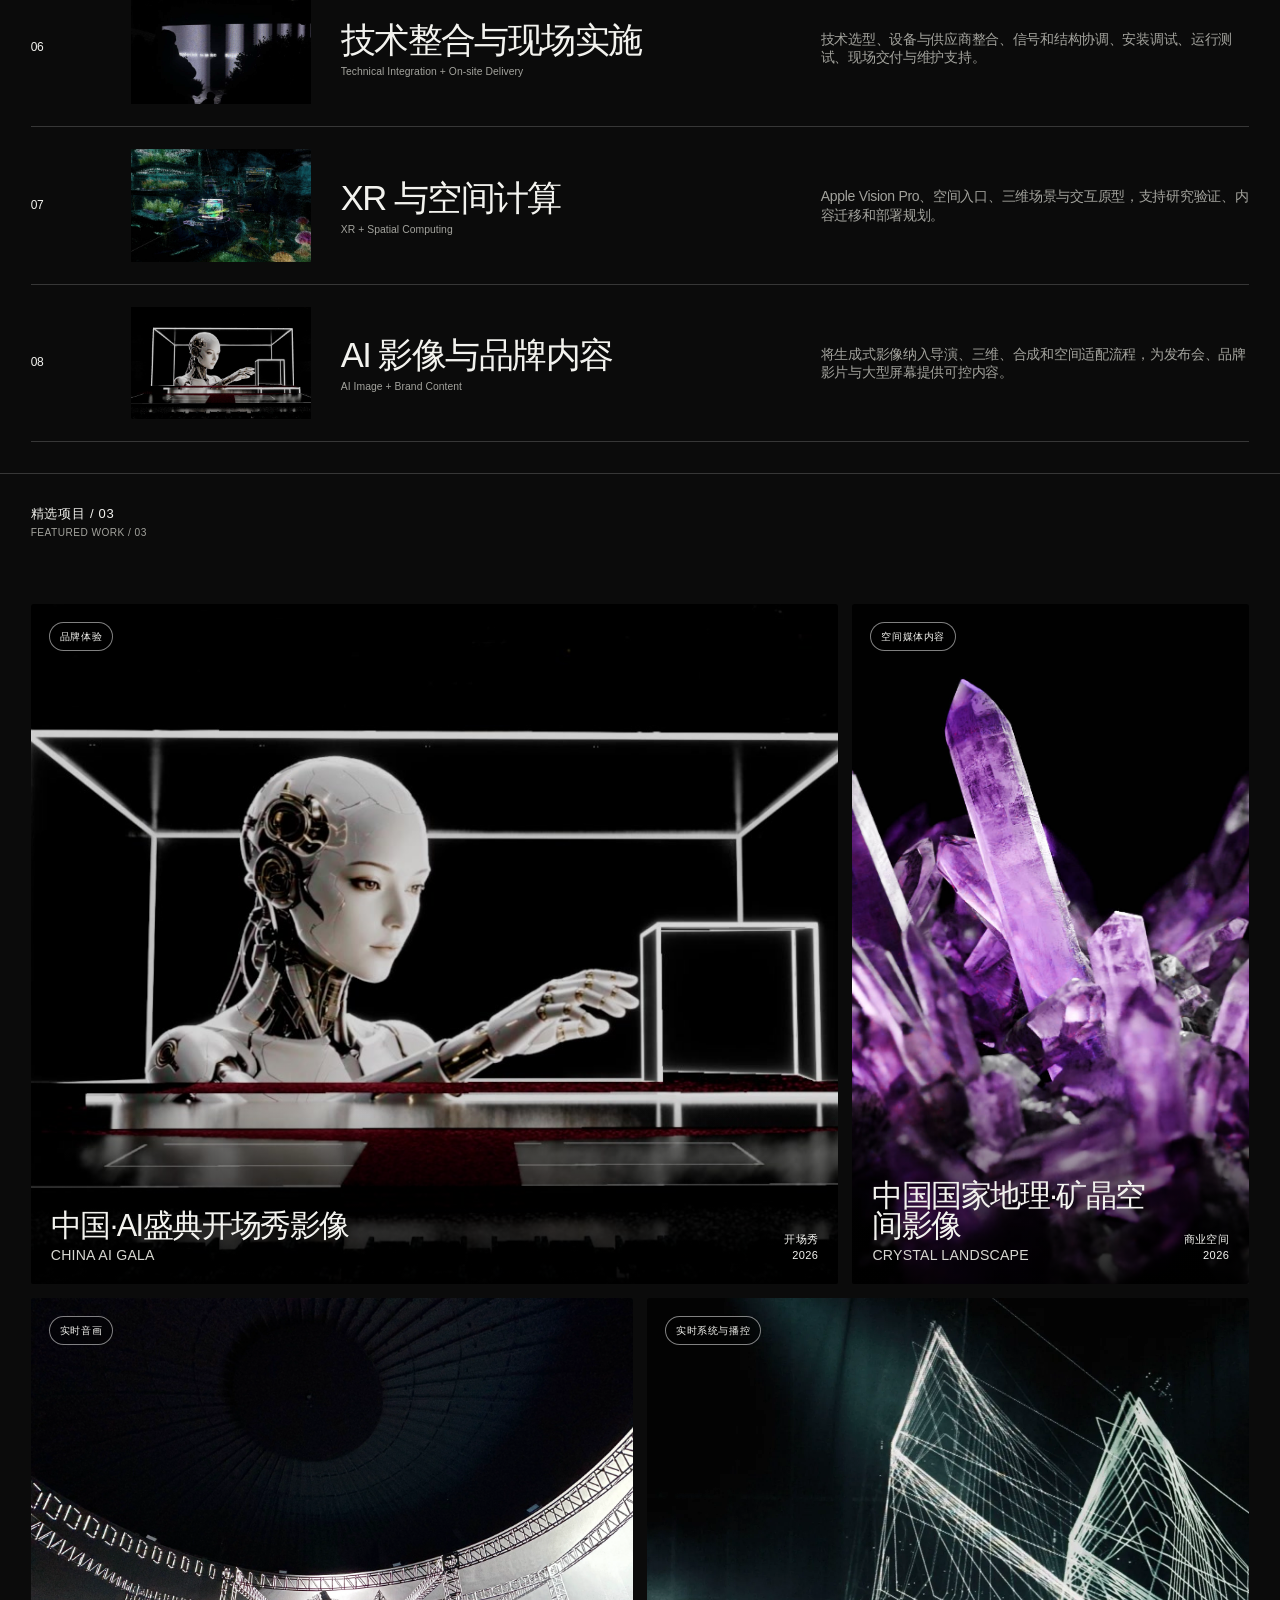
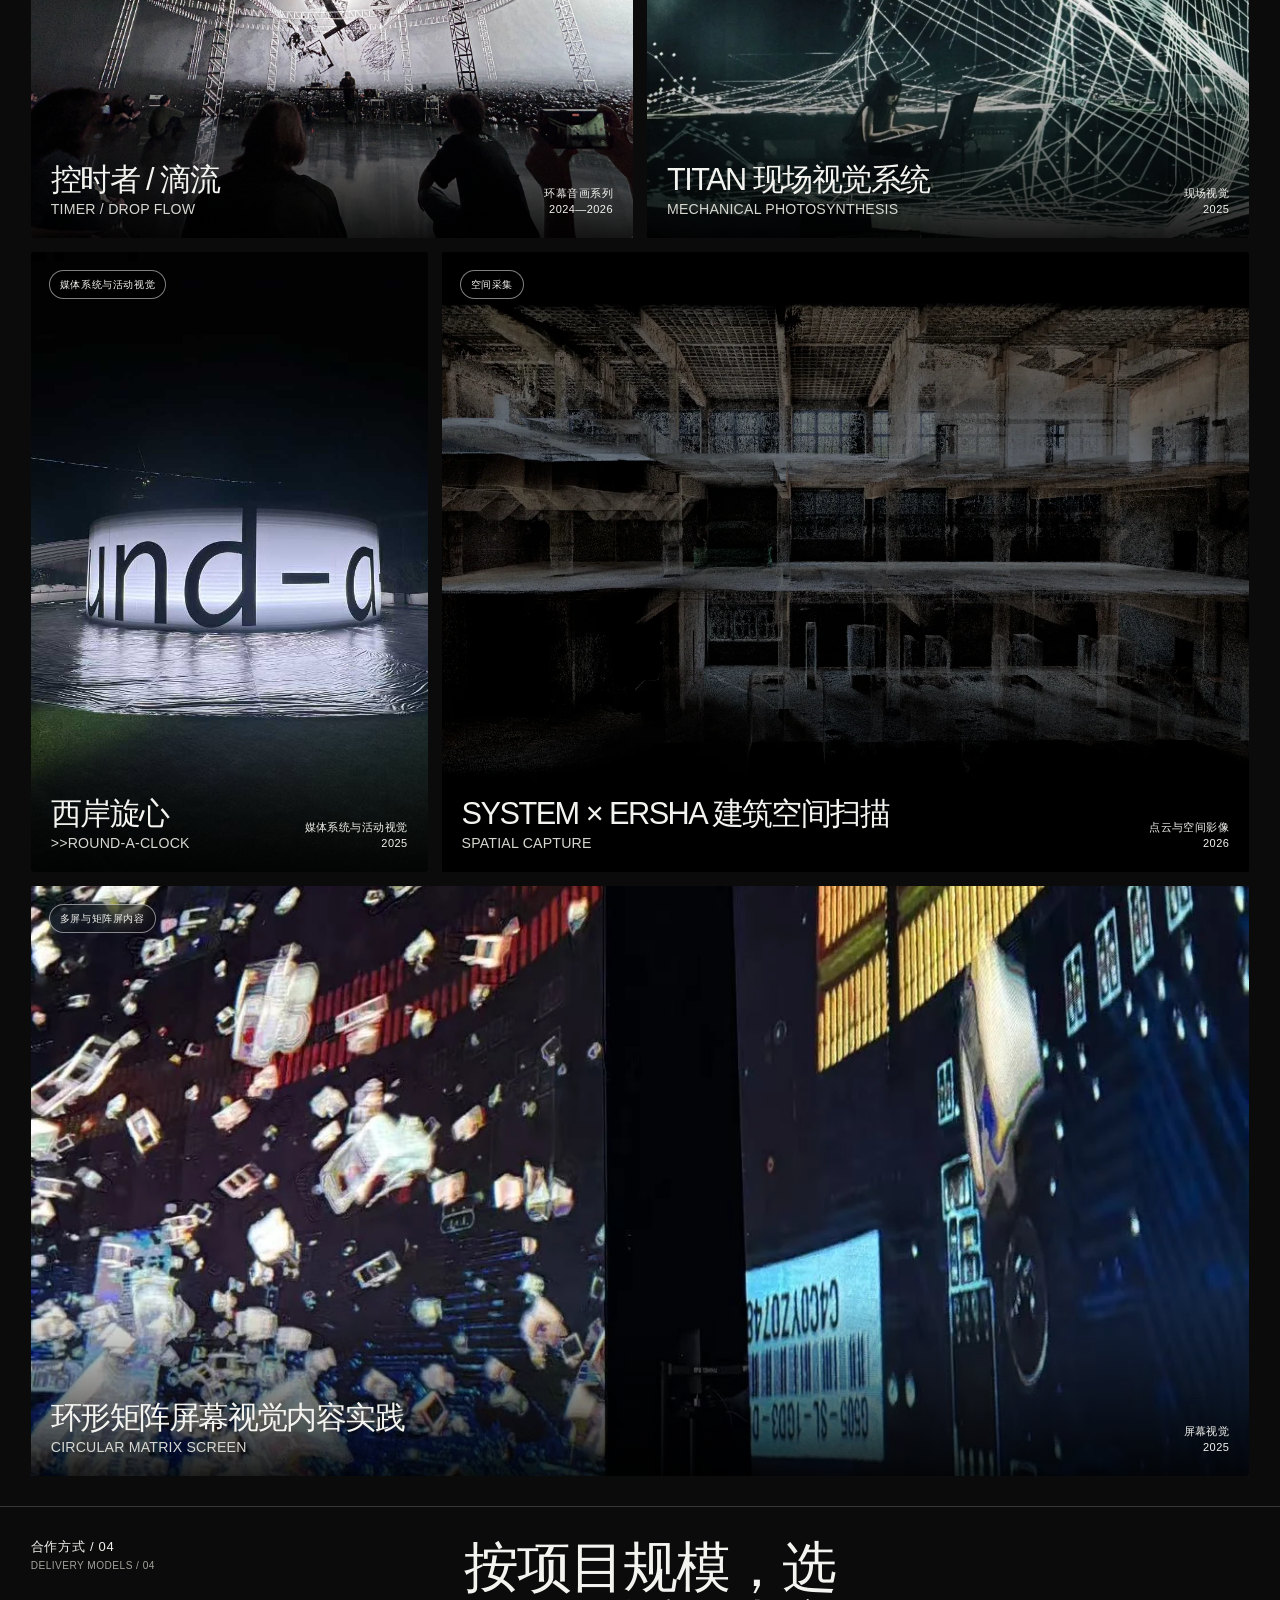
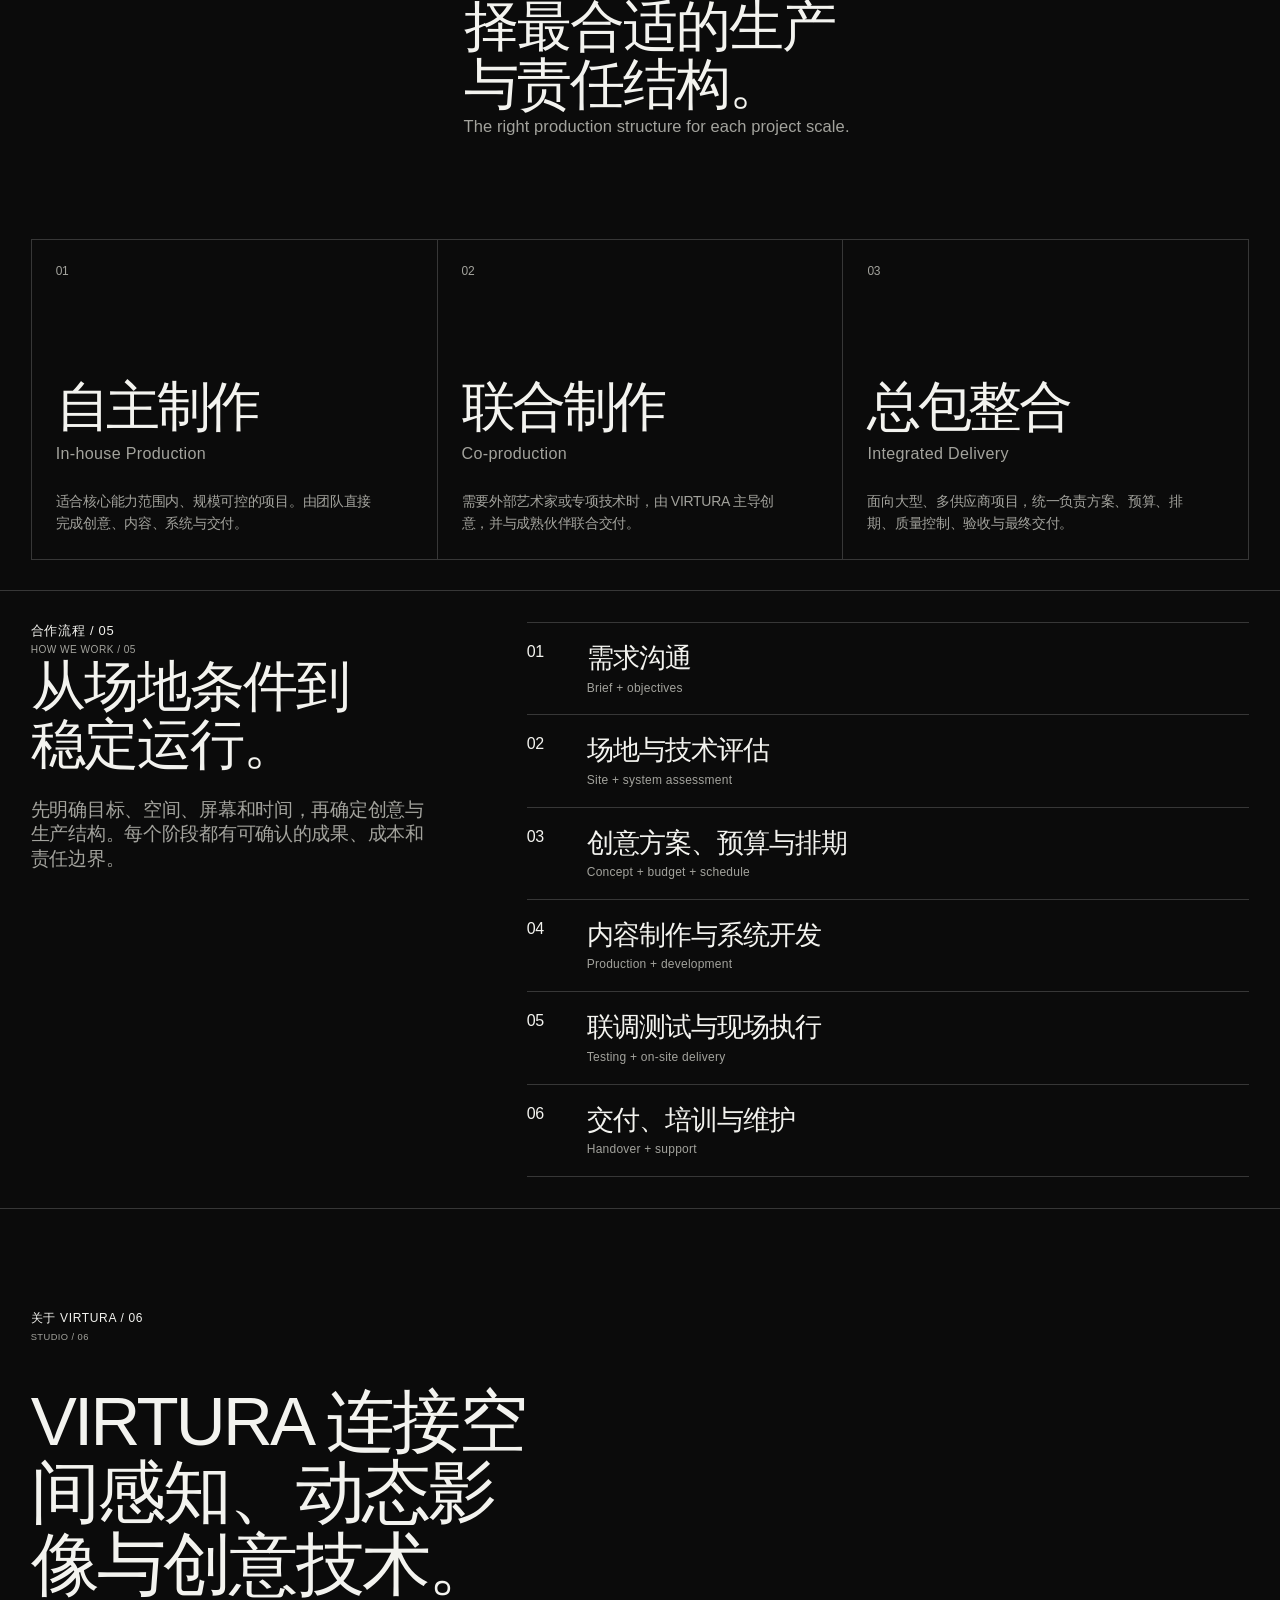
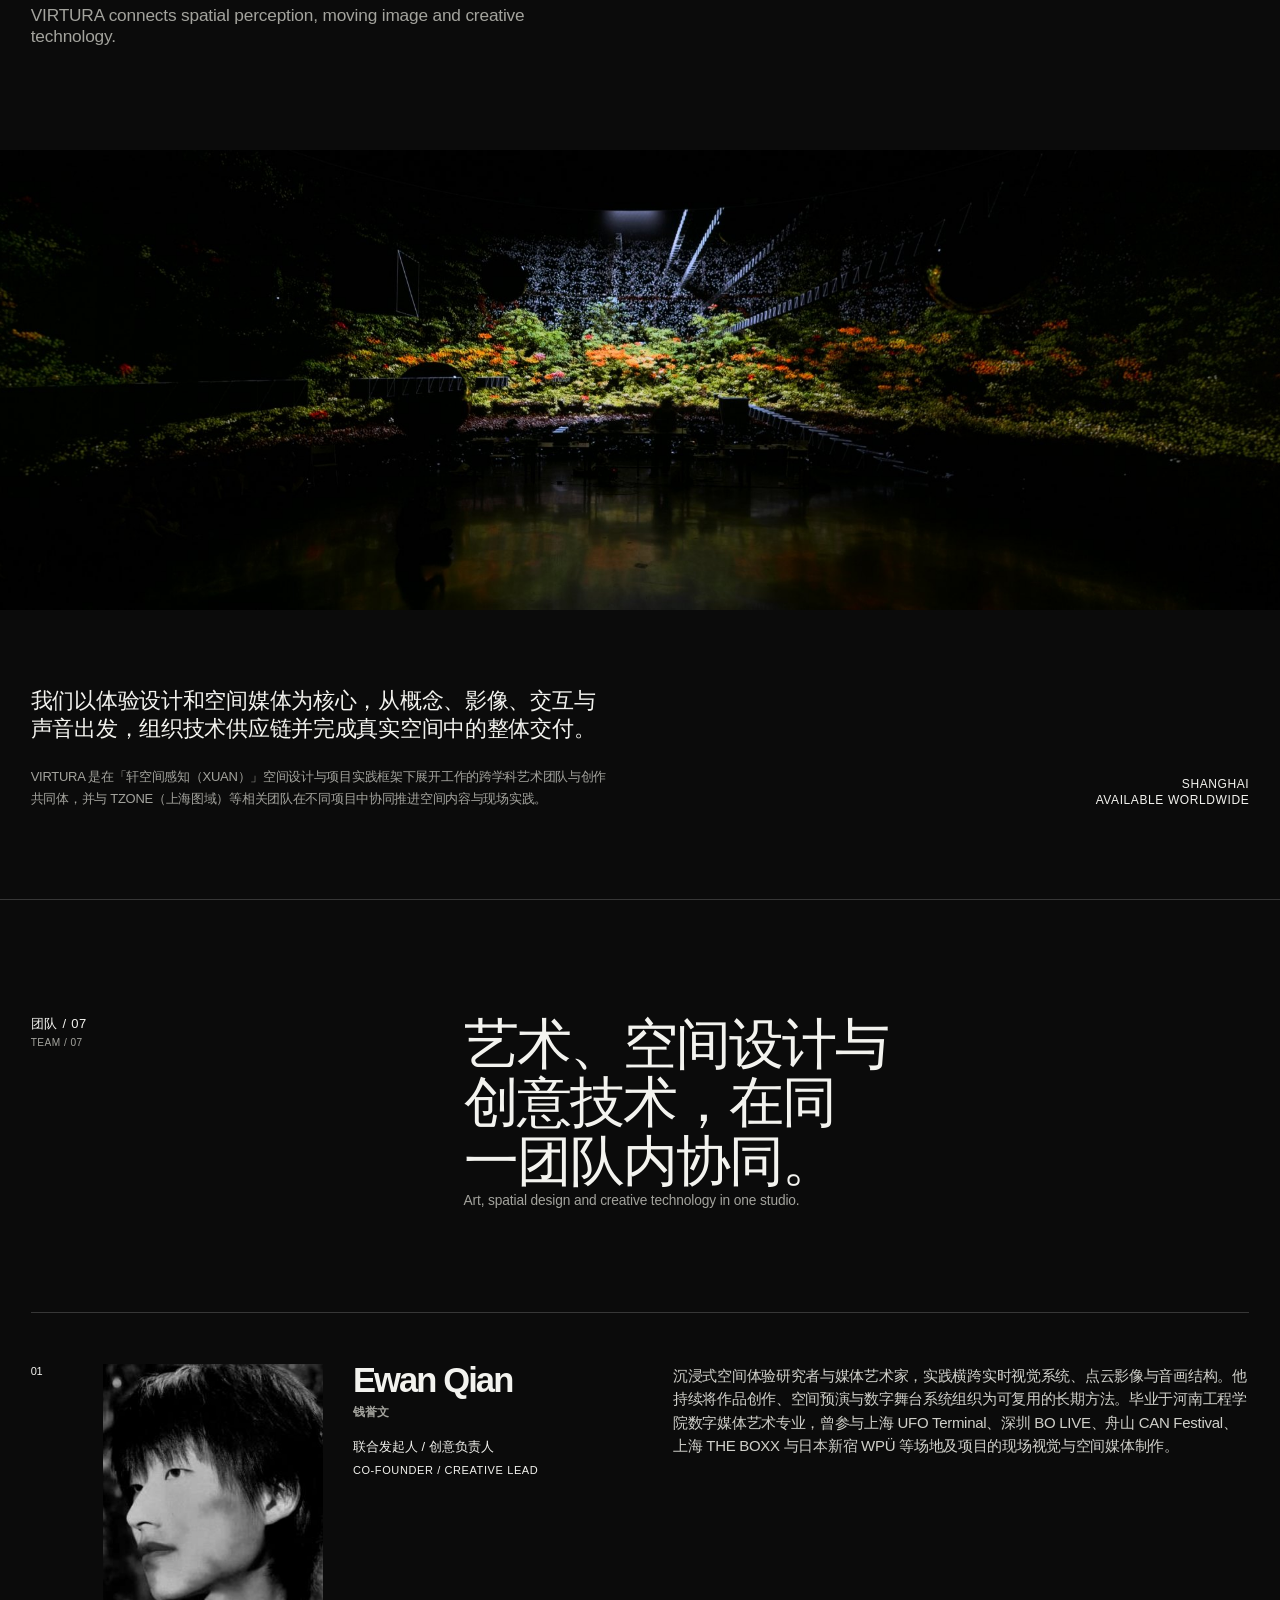
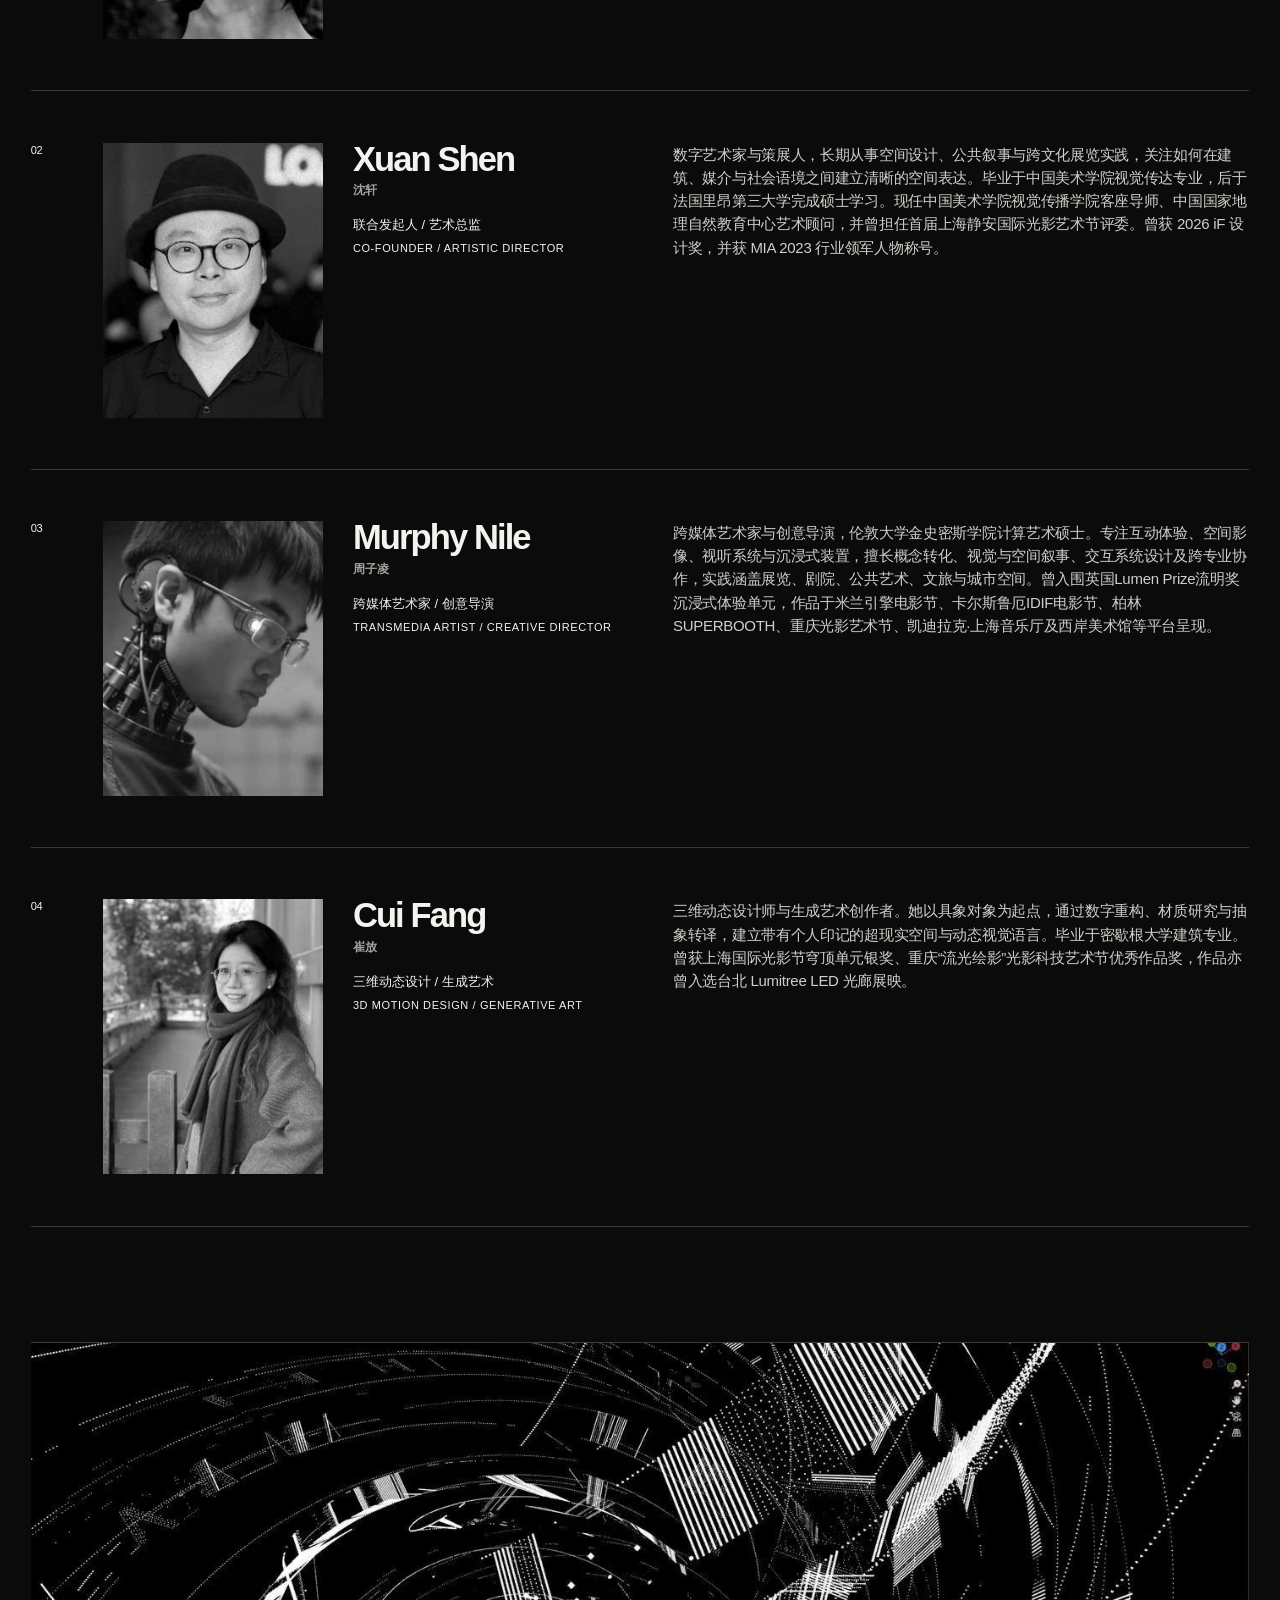
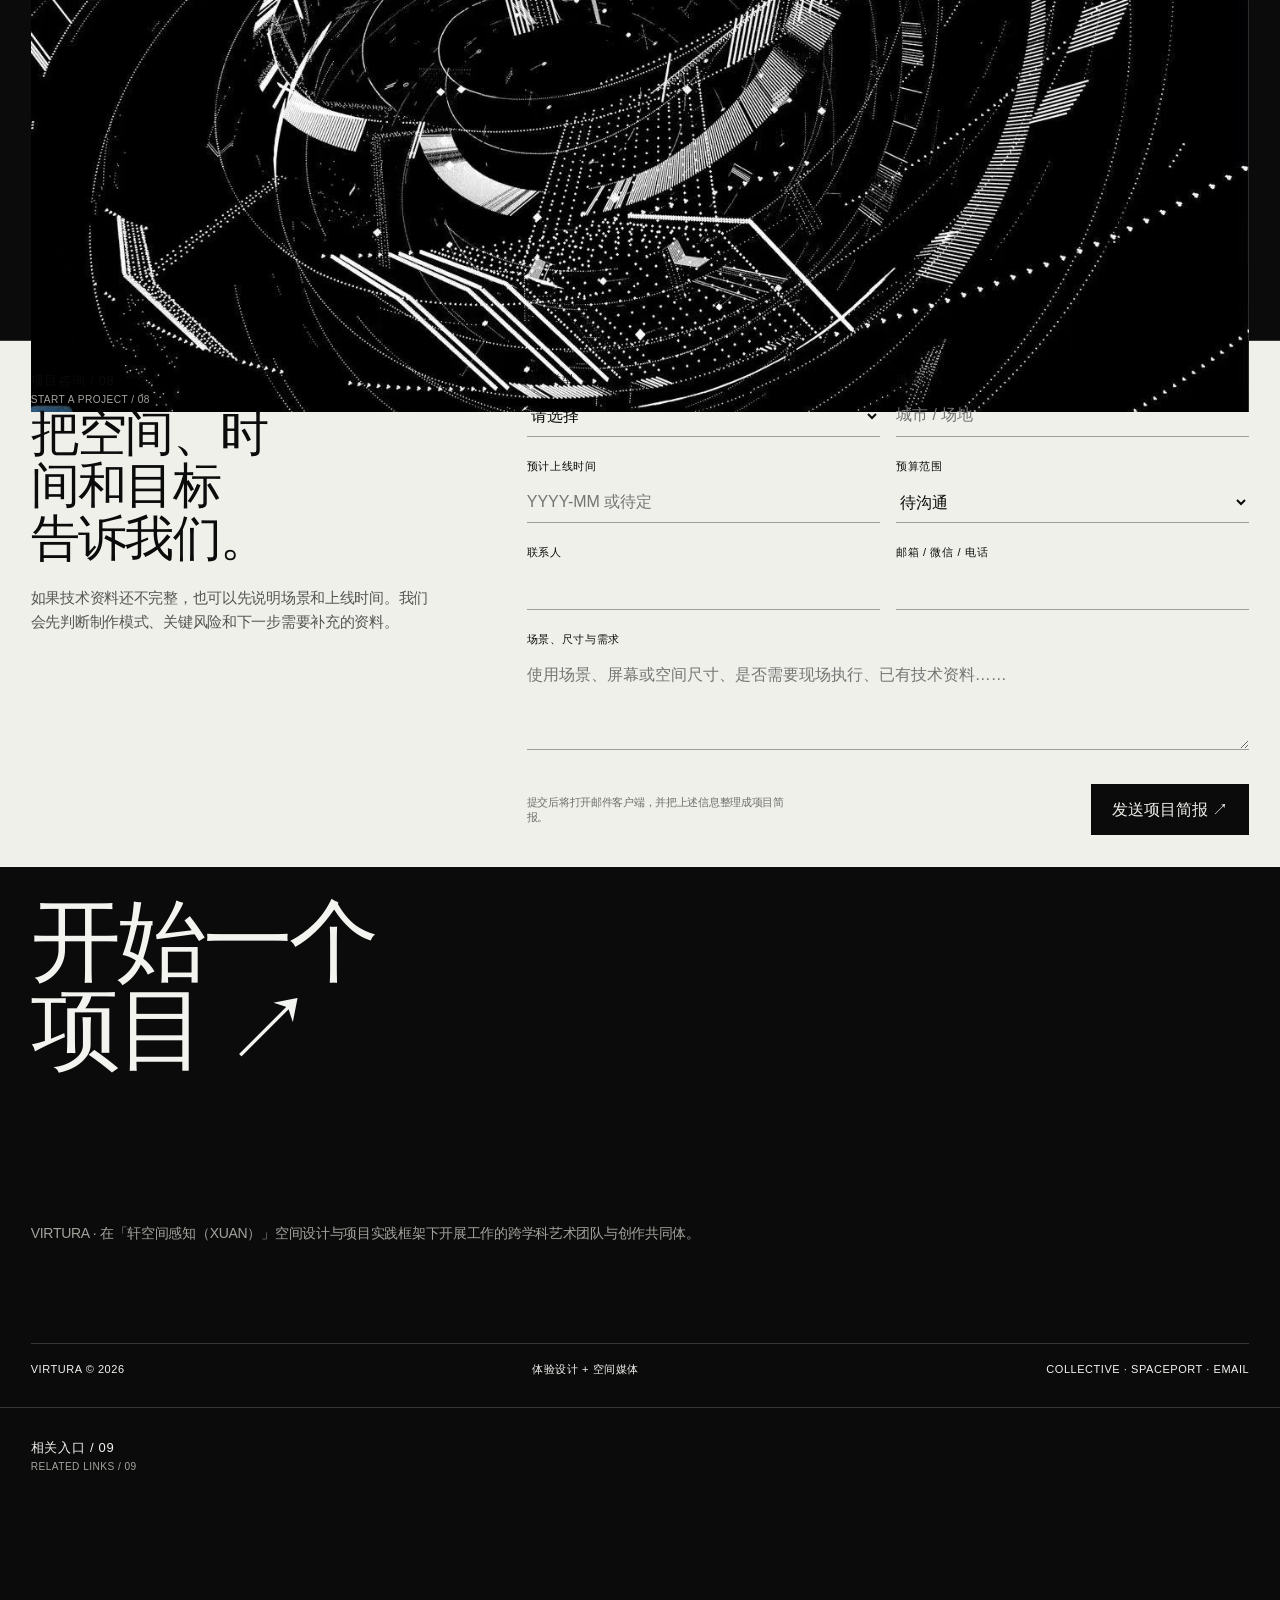
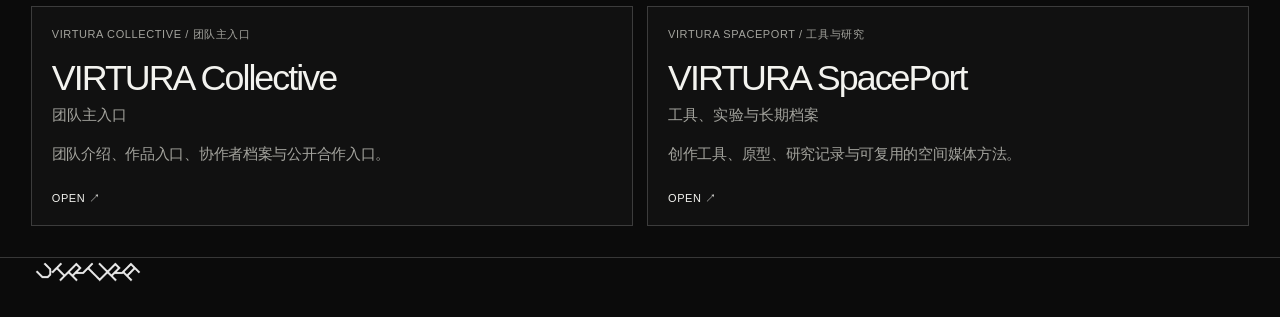
==== commit 7542430d: "Reorder homepage and add visual service fields" ====
--- a/index.html
+++ b/index.html
@@ -39,10 +39,9 @@
 .meta{position:absolute;z-index:3;left:0;right:0;bottom:0;padding:20px;display:grid;grid-template-columns:1fr auto;gap:20px;align-items:end;background:linear-gradient(transparent,rgba(0,0,0,.88));padding-top:110px}
 .title{font-size:clamp(24px,2.4vw,40px);letter-spacing:-.05em;line-height:.98}.title .sub{display:block;margin-top:7px;font-size:.46em;line-height:1.12;letter-spacing:.015em;text-transform:uppercase;color:#d7d7d1}.info{text-align:right;font-size:11px;text-transform:uppercase;letter-spacing:.04em;line-height:1.45}
 .tag{position:absolute;z-index:4;left:18px;top:18px;padding:7px 10px;border:1px solid rgba(255,255,255,.5);border-radius:99px;font-size:10px;text-transform:uppercase;letter-spacing:.06em;background:rgba(0,0,0,.25);backdrop-filter:blur(10px)}
-.universes{display:grid;grid-template-columns:repeat(2,1fr);border-top:1px solid var(--line);border-left:1px solid var(--line)}.universe{min-height:360px;padding:24px;border-right:1px solid var(--line);border-bottom:1px solid var(--line);display:grid;grid-template-rows:auto 1fr auto;transition:background .25s,color .25s}
-.universe:hover{background:#f0f0eb;color:#0b0b0b}.num{font-size:12px}.universe h3{font-size:clamp(38px,5vw,76px);line-height:.92;letter-spacing:-.065em;font-weight:500;margin:28px 0}.universe h3 small{display:block;margin-top:14px;font-size:.27em;letter-spacing:.02em;line-height:1.25}.universe p{max-width:540px;font-size:15px;margin:0}
+.universes{display:grid;grid-template-columns:repeat(2,1fr);border-top:1px solid var(--line);border-left:1px solid var(--line)}.universe{min-height:430px;padding:24px;border-right:1px solid var(--line);border-bottom:1px solid var(--line);display:grid;grid-template-rows:auto 1fr auto;position:relative;overflow:hidden;isolation:isolate;background:#111;color:#fff}.universe-bg{position:absolute;inset:0;width:100%;height:100%;object-fit:cover;z-index:-2;transition:transform .7s cubic-bezier(.2,.7,.1,1),filter .7s}.universe::after{content:"";position:absolute;inset:0;z-index:-1;background:linear-gradient(180deg,rgba(0,0,0,.28),rgba(0,0,0,.12) 38%,rgba(0,0,0,.88));transition:background .25s}.universe:hover .universe-bg{transform:scale(1.035);filter:brightness(1.08)}.universe:hover::after{background:linear-gradient(180deg,rgba(0,0,0,.18),rgba(0,0,0,.06) 38%,rgba(0,0,0,.78))}.num{font-size:12px}.universe h3{font-size:clamp(36px,4.4vw,68px);line-height:.98;letter-spacing:-.05em;font-weight:500;margin:28px 0;align-self:end;text-shadow:0 2px 20px rgba(0,0,0,.35)}.universe h3 small{display:block;margin-top:14px;font-size:.27em;letter-spacing:.02em;line-height:1.25}.universe p{max-width:540px;font-size:15px;margin:0;text-shadow:0 1px 12px rgba(0,0,0,.65)}
 .cap-section .section-head{margin-bottom:clamp(30px,5vw,70px)}.cap-intro{margin:0;max-width:740px;color:var(--muted);font-size:clamp(17px,1.8vw,27px);letter-spacing:-.025em}.cap-list{border-top:1px solid var(--line)}
-.cap{display:grid;grid-template-columns:70px 1.1fr 1fr;gap:30px;padding:22px 0;border-bottom:1px solid var(--line);align-items:center}.cap-index{font-size:12px}.cap-name{font-size:clamp(23px,3vw,48px);letter-spacing:-.05em}.cap-name small{display:block;margin-top:7px;font-size:.34em;letter-spacing:.01em;color:var(--muted)}.cap-desc{color:var(--muted);font-size:14px;max-width:600px}
+.cap{display:grid;grid-template-columns:70px minmax(120px,180px) 1.05fr 1fr;gap:30px;padding:22px 0;border-bottom:1px solid var(--line);align-items:center}.cap-media{width:100%;aspect-ratio:16/10;object-fit:cover;background:#171717;filter:saturate(.82);transition:filter .3s,transform .3s}.cap:hover .cap-media{filter:saturate(1.05);transform:scale(1.015)}.cap-index{font-size:12px}.cap-name{font-size:clamp(23px,2.7vw,44px);letter-spacing:-.045em}.cap-name small{display:block;margin-top:7px;font-size:.34em;letter-spacing:.01em;color:var(--muted)}.cap-desc{color:var(--muted);font-size:14px;max-width:600px}
 .studio{min-height:auto;display:block;padding-top:clamp(62px,8vw,120px);padding-bottom:clamp(55px,7vw,105px);background:var(--bg);color:var(--fg)}.studio-kicker{font-size:12px;text-transform:uppercase;letter-spacing:.055em}.studio-copy{margin-top:42px;font-size:clamp(38px,6.7vw,105px);line-height:.92;letter-spacing:-.075em;max-width:13ch}
 .studio-media{margin:clamp(58px,8vw,122px) calc(0px - var(--pad)) clamp(42px,6vw,80px);overflow:hidden;background:#111;aspect-ratio:2.78/1}.studio-media img{display:block;width:100%;height:100%;object-fit:cover}.studio-bottom{display:grid;grid-template-columns:1fr 1fr;gap:50px;align-items:end}.studio-description{display:grid;gap:22px}.studio-bottom p{margin:0;font-size:clamp(17px,1.7vw,26px);max-width:760px}.studio-bottom .studio-relation{font-size:13px;line-height:1.65;color:var(--muted);max-width:800px}.cities{text-align:right;font-size:12px;text-transform:uppercase;letter-spacing:.05em}
 .team-section{padding-top:clamp(68px,9vw,130px)}.team-intro{display:grid;grid-template-columns:1fr 2fr;gap:40px;margin-bottom:clamp(50px,8vw,120px)}.team-title{font-size:var(--h2);font-weight:500;line-height:.92;letter-spacing:-.07em;margin:0;max-width:14ch}.team-title small{display:block;margin-top:18px;font-size:clamp(16px,1.6vw,24px);line-height:1.25;letter-spacing:-.025em;color:var(--muted);font-weight:400}
@@ -51,7 +50,7 @@
 .people-end-media{margin:clamp(72px,9vw,138px) 0 calc(0px - clamp(50px,8vw,110px));overflow:hidden;background:#111;aspect-ratio:16/8.8;border-top:1px solid var(--line)}.people-end-media img{display:block;width:100%;height:100%;object-fit:cover}
 footer{padding:var(--pad);min-height:60svh;display:grid;align-content:space-between}.contact{font-size:clamp(50px,10vw,160px);line-height:.85;letter-spacing:-.085em}.footer-relation{max-width:980px;margin:80px 0 28px;color:var(--muted);font-size:14px;line-height:1.55}.footer-row{display:flex;justify-content:space-between;gap:30px;font-size:11px;text-transform:uppercase;letter-spacing:.05em}.cursor{position:fixed;z-index:100;pointer-events:none;width:12px;height:12px;border:1px solid white;border-radius:50%;transform:translate(-50%,-50%);mix-blend-mode:difference;transition:width .2s,height .2s}
 @media(max-width:1180px){.navlinks{gap:14px;font-size:10px}.person{grid-template-columns:42px minmax(170px,205px) minmax(250px,1fr)}.person-identity{grid-column:3}.person-copy{grid-column:3}.person-portrait{grid-row:1/span 2;max-width:205px}.place{display:none}}
-@media(max-width:840px){.nav{grid-template-columns:1fr auto}.navlinks{display:none}.nav-actions{grid-column:2}.hero-foot,.section-head,.team-intro,.studio-bottom{grid-template-columns:1fr}.hero-foot{gap:20px}.project-grid{grid-template-columns:1fr}.project,.project:nth-child(n){grid-column:auto;min-height:480px}.project:nth-child(1),.project:nth-child(6),.project:nth-child(7){min-height:560px}.meta{grid-template-columns:1fr}.info{text-align:left}.universes{grid-template-columns:1fr}.cap{grid-template-columns:45px 1fr;gap:18px}.cap-desc{grid-column:2}.studio-media{aspect-ratio:1.55/1}.cities{text-align:left}.person{grid-template-columns:34px minmax(0,1fr)}.person-portrait{grid-column:2;grid-row:auto;max-width:190px}.person-identity,.person-copy{grid-column:2}.people-end-media{aspect-ratio:1.35/1}.footer-row{flex-direction:column}.cursor{display:none}}
+@media(max-width:840px){.nav{grid-template-columns:1fr auto}.navlinks{display:none}.nav-actions{grid-column:2}.hero-foot,.section-head,.team-intro,.studio-bottom{grid-template-columns:1fr}.hero-foot{gap:20px}.project-grid{grid-template-columns:1fr}.project,.project:nth-child(n){grid-column:auto;min-height:480px}.project:nth-child(1),.project:nth-child(6),.project:nth-child(7){min-height:560px}.meta{grid-template-columns:1fr}.info{text-align:left}.universes{grid-template-columns:1fr}.universe{min-height:390px}.cap{grid-template-columns:38px 112px 1fr;gap:16px}.cap-desc{grid-column:3}.studio-media{aspect-ratio:1.55/1}.cities{text-align:left}.person{grid-template-columns:34px minmax(0,1fr)}.person-portrait{grid-column:2;grid-row:auto;max-width:190px}.person-identity,.person-copy{grid-column:2}.people-end-media{aspect-ratio:1.35/1}.footer-row{flex-direction:column}.cursor{display:none}}
 @media(prefers-reduced-motion:reduce){html{scroll-behavior:auto}.ticker-inner{animation:none}*{transition:none!important}}
 
 /* 2026-07-27 R2: Chinese-primary bilingual title system */
@@ -84,6 +83,16 @@
 @media(max-width:840px){.nav{grid-template-columns:1fr auto;padding-bottom:10px;background:linear-gradient(rgba(0,0,0,.72),transparent);mix-blend-mode:normal}.navlinks{display:flex;grid-column:1/-1;grid-row:2;justify-content:flex-start;overflow-x:auto;gap:18px;padding:12px 0 2px;scrollbar-width:none}.navlinks::-webkit-scrollbar{display:none}.hero{padding-top:132px}.delivery-grid{grid-template-columns:1fr}.delivery-card{min-height:250px}.workflow,.inquiry{grid-template-columns:1fr}.project-form{grid-template-columns:1fr}.field-wide,.form-actions{grid-column:auto}.form-actions{align-items:flex-start;flex-direction:column}.hero-title>.lang-zh{font-size:clamp(54px,18vw,92px);max-width:7ch}.hero-title>.lang-en{max-width:26ch!important}.studio-copy{overflow-wrap:anywhere}}
 @media(max-width:760px){.related-links-grid{grid-template-columns:1fr}.site-endmark img{height:24px}}
 
+/* Chinese typography: natural line breaks and editorial scale */
+html[data-lang="zh"] h1,html[data-lang="zh"] h2,html[data-lang="zh"] h3,html[data-lang="zh"] .contact{font-family:"PingFang SC","Noto Sans CJK SC","Microsoft YaHei",Arial,sans-serif;line-break:strict;word-break:normal;text-wrap:balance}
+html[data-lang="zh"] .section-title,html[data-lang="zh"] .team-title,html[data-lang="zh"] .workflow-copy h2{font-size:clamp(34px,4.3vw,68px);line-height:1.06;letter-spacing:-.035em}
+html[data-lang="zh"] .inquiry-copy h2{font-size:clamp(34px,3.8vw,58px);line-height:1.08;letter-spacing:-.035em;max-width:11ch}
+html[data-lang="zh"] .studio-copy{font-size:clamp(38px,5.4vw,82px);line-height:1.04;letter-spacing:-.04em}
+html[data-lang="zh"] .contact{font-size:clamp(46px,7vw,108px);line-height:.98;letter-spacing:-.045em;max-width:9ch}
+html[data-lang="zh"] .universe h3{line-height:1.02;letter-spacing:-.035em}
+.person-portrait a{display:block;width:100%;height:100%}.person-portrait a:focus-visible,.person-name a:focus-visible{outline:2px solid currentColor;outline-offset:4px}
+@media(max-width:620px){.cap{grid-template-columns:34px 96px 1fr}.cap-desc{grid-column:2/-1}.cap-name{font-size:clamp(21px,7vw,32px)}html[data-lang="zh"] .section-title,html[data-lang="zh"] .team-title,html[data-lang="zh"] .workflow-copy h2,html[data-lang="zh"] .inquiry-copy h2{font-size:clamp(32px,10vw,46px)}html[data-lang="zh"] .contact{font-size:clamp(44px,15vw,72px);max-width:7ch}}
+
 </style>
 <script>try{document.documentElement.dataset.lang=localStorage.getItem('virtura-language')||'zh'}catch(e){document.documentElement.dataset.lang='zh'}</script>
 </head>
@@ -92,8 +101,9 @@
 <nav aria-label="Primary navigation" class="nav">
 <a class="brand" href="#top" aria-label="VIRTURA home"><img alt="VIRTURA" class="brand-mark" src="assets/virtura-logo-white.png"/><span class="sr-only">VIRTURA</span></a>
 <div class="navlinks">
+<a href="#universes"><span class="lang-zh">领域</span><span class="lang-en">Fields</span></a>
+<a href="#capabilities"><span class="lang-zh">服务</span><span class="lang-en">Services</span></a>
 <a href="#work"><span class="lang-zh">项目</span><span class="lang-en">Work</span></a>
-<a href="#capabilities"><span class="lang-zh">服务</span><span class="lang-en">Services</span></a>
 <a href="#delivery"><span class="lang-zh">合作方式</span><span class="lang-en">Delivery</span></a>
 <a href="#workflow"><span class="lang-zh">流程</span><span class="lang-en">Process</span></a>
 <a href="#studio"><span class="lang-zh">工作室</span><span class="lang-en">Studio</span></a>
@@ -120,9 +130,38 @@
 <div aria-label="Experience fields" class="ticker"><div class="ticker-inner">
 <span>品牌体验</span><span>文化与公共体验</span><span>沉浸式空间</span><span>实时音画与技术制作</span><span>Brand Experience</span><span>Cultural + Public Experience</span><span>Immersive Environments</span><span>Realtime Audiovisual</span>
 </div></div>
+<section id="universes">
+<div class="section-head">
+<div class="section-label bilingual-label"><span class="lang-zh">体验领域 / 01</span><span class="lang-en">Experience Fields / 01</span></div>
+<h2 class="section-title dual-title"><span class="lang-zh">项目覆盖品牌、文化公共空间、文旅商业与数字娱乐。</span><span class="lang-en">Projects span brand experiences, cultural and public spaces, destinations and digital entertainment.</span></h2>
+</div>
+<div class="universes">
+<a class="universe" href="work/system-ersha.html"><img class="universe-bg" src="VIRTURA_WEBSITE_ASSETS/06_SYSTEM_ERSHA/detail_01_xray.webp" alt="SYSTEM × ERSHA 点云建筑影像"/><div class="num">01</div><h3 class="dual-title"><span class="lang-zh">品牌体验</span><span class="lang-en">Brand Experience</span></h3><p class="lang-zh">发布会、品牌影像、产品体验、互动零售与多感官空间。</p><p class="lang-en">Launches, brand films, product experiences, interactive retail and multisensory environments.</p></a>
+<a class="universe" href="work/natgeo-crystal.html"><img class="universe-bg" src="VIRTURA_WEBSITE_ASSETS/02_NATGEO_CRYSTAL/space-lobby.jpg" alt="中国国家地理矿晶空间内部"/><div class="num">02</div><h3 class="dual-title"><span class="lang-zh">文化与公共体验</span><span class="lang-en">Cultural + Public Experience</span></h3><p class="lang-zh">美术馆、博物馆、艺术节、城市更新、公共媒体艺术与文化叙事。</p><p class="lang-en">Museums, galleries, festivals, urban renewal, public media art and cultural storytelling.</p></a>
+<a class="universe" href="https://ewanqian.site/#/gaussian-scenes" rel="noopener" target="_blank"><img class="universe-bg" src="assets/experience-xr-hackathon.jpg" alt="XR Hackathon Gaussian 场景"/><div class="num">03</div><h3 class="dual-title"><span class="lang-zh">沉浸式目的地</span><span class="lang-en">Immersive Destination</span></h3><p class="lang-zh">文旅、酒店、商业综合体、沉浸式展厅、数字场馆与长期运营内容。</p><p class="lang-en">Cultural destinations, hotels, mixed-use developments, immersive exhibitions, digital venues and long-term content programmes.</p></a>
+<a class="universe" href="work/ufo-circular-series.html"><img class="universe-bg" src="VIRTURA_WEBSITE_ASSETS/03_UFO_CIRCULAR_SERIES/dropflow_03_live.webp" alt="滴流环幕音画演出现场"/><div class="num">04</div><h3 class="dual-title"><span class="lang-zh">数字娱乐</span><span class="lang-en">Digital Entertainment</span></h3><p class="lang-zh">演唱会、音乐现场、游戏化体验、实时视觉、XR 与数字 IP 内容。</p><p class="lang-en">Concerts, live music, gamified experiences, realtime visuals, XR and digital IP content.</p></a>
+</div>
+</section>
+<section class="cap-section" id="capabilities">
+<div class="section-head">
+<div class="section-label bilingual-label"><span class="lang-zh">服务能力 / 02</span><span class="lang-en">Services / 02</span></div>
+<p class="cap-intro lang-zh">从创意方案、内容制作到技术整合和现场交付，服务按项目条件组合。</p>
+<p class="cap-intro lang-en">From creative direction and content production to technical integration and on-site delivery.</p>
+</div>
+<div class="cap-list">
+<div class="cap"><div class="cap-index">01</div><img class="cap-media" src="VIRTURA_WEBSITE_ASSETS/02_NATGEO_CRYSTAL/hero-crystal.jpg" alt="矿晶空间媒体内容"/><div class="cap-name dual-title"><span class="lang-zh">空间媒体内容</span><span class="lang-en">Spatial Media Content</span></div><div class="cap-desc"><span class="lang-zh">大尺寸影像、异形屏、环幕、穹幕、裸眼 3D 与常设空间内容，依据屏幕比例、观看方向和观众动线进行设计。</span><span class="lang-en">Large-format moving image for custom LED, panoramic, dome and glasses-free 3D environments, designed around screen geometry, sightlines and audience movement.</span></div></div>
+<div class="cap"><div class="cap-index">02</div><img class="cap-media" src="assets/experience-xr-hackathon.jpg" alt="互动沉浸式 XR 场景"/><div class="cap-name dual-title"><span class="lang-zh">互动与沉浸式体验</span><span class="lang-en">Interactive + Immersive Experiences</span></div><div class="cap-desc"><span class="lang-zh">以动作、声音、触摸、视觉识别和传感数据驱动画面、声音与空间反馈，支持单人及多人参与。</span><span class="lang-en">Motion, sound, touch, computer vision and sensor data drive responsive image, audio and spatial feedback for individual and multi-user experiences.</span></div></div>
+<div class="cap"><div class="cap-index">03</div><img class="cap-media" src="VIRTURA_WEBSITE_ASSETS/03_UFO_CIRCULAR_SERIES/dropflow_01_system.jpg" alt="实时三维生成视觉系统"/><div class="cap-name dual-title"><span class="lang-zh">实时三维与生成系统</span><span class="lang-en">Realtime 3D + Generative Systems</span></div><div class="cap-desc"><span class="lang-zh">游戏引擎、生成视觉、音频分析与数据驱动内容，支持实时响应、持续迭代和多版本运行。</span><span class="lang-en">Game engines, generative visuals, audio analysis and data-driven content for live response, ongoing iteration and multiple operating modes.</span></div></div>
+<div class="cap"><div class="cap-index">04</div><img class="cap-media" src="VIRTURA_WEBSITE_ASSETS/04_TITAN/detail_02_live.jpeg" alt="TITAN 演出播控现场"/><div class="cap-name dual-title"><span class="lang-zh">多屏编排与演出播控</span><span class="lang-en">Multi-screen Direction + Show Control</span></div><div class="cap-desc"><span class="lang-zh">组织主屏、副屏、异形屏与灯光、声音之间的时间关系，并完成媒体服务器、OSC、MIDI、DMX 与现场播控。</span><span class="lang-en">Timing and content direction across main, secondary and custom displays, integrated with sound, lighting, media servers, OSC, MIDI, DMX and live show control.</span></div></div>
+<div class="cap"><div class="cap-index">05</div><img class="cap-media" src="VIRTURA_WEBSITE_ASSETS/06_SYSTEM_ERSHA/hero.webp" alt="ERSHA 点云空间采集"/><div class="cap-name dual-title"><span class="lang-zh">空间采集与数字预演</span><span class="lang-en">Spatial Capture + Digital Previsualisation</span></div><div class="cap-desc"><span class="lang-zh">空间扫描、点云、数字孪生、AR、VR、MR、实时三维应用、移动端互动与空间音频，用于方案验证、内容制作和场地预演。</span><span class="lang-en">Spatial scanning, point clouds, digital twins, AR, VR, MR, realtime 3D applications, mobile interaction and spatial audio for design validation, content production and venue previsualisation.</span></div></div>
+<div class="cap"><div class="cap-index">06</div><img class="cap-media" src="VIRTURA_WEBSITE_ASSETS/05_WEST_BUND_XUANXIN/detail_03_site.jpg" alt="西岸旋心现场实施"/><div class="cap-name dual-title"><span class="lang-zh">技术整合与现场实施</span><span class="lang-en">Technical Integration + On-site Delivery</span></div><div class="cap-desc"><span class="lang-zh">技术选型、设备与供应商整合、信号和结构协调、安装调试、运行测试、现场交付与维护支持。</span><span class="lang-en">Technology specification, equipment and supplier coordination, signal and structural integration, installation, commissioning, operational testing and on-site support.</span></div></div>
+<div class="cap"><div class="cap-index">07</div><img class="cap-media" src="assets/experience-xr-hackathon.jpg" alt="XR 与空间计算场景"/><div class="cap-name dual-title"><span class="lang-zh">XR 与空间计算</span><span class="lang-en">XR + Spatial Computing</span></div><div class="cap-desc"><span class="lang-zh">Apple Vision Pro、空间入口、三维场景与交互原型，支持研究验证、内容迁移和部署规划。</span><span class="lang-en">Apple Vision Pro, spatial interfaces, 3D scenes and interactive prototypes for research, content migration and deployment planning.</span></div></div>
+<div class="cap"><div class="cap-index">08</div><img class="cap-media" src="VIRTURA_WEBSITE_ASSETS/01_AI_GALA/hero-robot-cube.jpg" alt="AI 盛典品牌影像"/><div class="cap-name dual-title"><span class="lang-zh">AI 影像与品牌内容</span><span class="lang-en">AI Image + Brand Content</span></div><div class="cap-desc"><span class="lang-zh">将生成式影像纳入导演、三维、合成和空间适配流程，为发布会、品牌影片与大型屏幕提供可控内容。</span><span class="lang-en">Generative imagery integrated with direction, 3D, compositing and spatial adaptation for launches, brand films and large-format screens.</span></div></div>
+</div>
+</section>
 <section id="work">
 <div class="section-head compact-head">
-<div class="section-label bilingual-label"><span class="lang-zh">精选项目 / 01</span><span class="lang-en">Featured Work / 01</span></div>
+<div class="section-label bilingual-label"><span class="lang-zh">精选项目 / 03</span><span class="lang-en">Featured Work / 03</span></div>
 </div>
 <div class="project-grid">
 <a class="project" data-project="ai-gala" href="work/ai-gala.html">
@@ -149,35 +188,10 @@
 <img alt="SYSTEM × ERSHA 建筑空间扫描" class="visual" src="VIRTURA_WEBSITE_ASSETS/06_SYSTEM_ERSHA/hero.webp"/><span class="tag"><span class="lang-zh">空间采集</span><span class="lang-en">Spatial Capture</span></span>
 <div class="meta"><div class="title"><span class="lang-zh">SYSTEM × ERSHA 建筑空间扫描<span class="sub">Spatial Capture</span></span><span class="lang-en">SYSTEM × ERSHA — Spatial Capture</span></div><div class="info"><span class="lang-zh">点云与空间影像<br/>2026</span><span class="lang-en">Point Cloud + Spatial Film<br/>2026</span></div></div>
 </a>
-</div>
-</section>
-<section id="universes">
-<div class="section-head">
-<div class="section-label bilingual-label"><span class="lang-zh">体验领域 / 02</span><span class="lang-en">Experience Fields / 02</span></div>
-<h2 class="section-title dual-title"><span class="lang-zh">项目覆盖品牌、文化公共空间、文旅商业与数字娱乐。</span><span class="lang-en">Projects span brand experiences, cultural and public spaces, destinations and digital entertainment.</span></h2>
-</div>
-<div class="universes">
-<article class="universe"><div class="num">01</div><h3 class="dual-title"><span class="lang-zh">品牌体验</span><span class="lang-en">Brand Experience</span></h3><p class="lang-zh">发布会、旗舰店、快闪、产品体验、品牌影像、互动零售与多感官空间。</p><p class="lang-en">Launches, flagship stores, pop-ups, product experiences, brand films, interactive retail and multisensory environments.</p></article>
-<article class="universe"><div class="num">02</div><h3 class="dual-title"><span class="lang-zh">文化与公共体验</span><span class="lang-en">Cultural + Public Experience</span></h3><p class="lang-zh">美术馆、博物馆、艺术节、城市更新、公共媒体艺术与文化叙事。</p><p class="lang-en">Museums, galleries, festivals, urban renewal, public media art and cultural storytelling.</p></article>
-<article class="universe"><div class="num">03</div><h3 class="dual-title"><span class="lang-zh">沉浸式目的地</span><span class="lang-en">Immersive Destination</span></h3><p class="lang-zh">文旅、酒店、商业综合体、沉浸式展厅、数字场馆与长期运营内容。</p><p class="lang-en">Cultural destinations, hotels, mixed-use developments, immersive exhibitions, digital venues and long-term content programmes.</p></article>
-<article class="universe"><div class="num">04</div><h3 class="dual-title"><span class="lang-zh">数字娱乐</span><span class="lang-en">Digital Entertainment</span></h3><p class="lang-zh">演唱会、音乐现场、游戏化体验、实时视觉、XR 与数字 IP 内容。</p><p class="lang-en">Concerts, live music, gamified experiences, realtime visuals, XR and digital IP content.</p></article>
-</div>
-</section>
-<section class="cap-section" id="capabilities">
-<div class="section-head">
-<div class="section-label bilingual-label"><span class="lang-zh">服务能力 / 03</span><span class="lang-en">Services / 03</span></div>
-<p class="cap-intro lang-zh">从创意方案、内容制作到技术整合和现场交付，服务按项目条件组合。</p>
-<p class="cap-intro lang-en">From creative direction and content production to technical integration and on-site delivery.</p>
-</div>
-<div class="cap-list">
-<div class="cap"><div class="cap-index">01</div><div class="cap-name dual-title"><span class="lang-zh">空间媒体内容</span><span class="lang-en">Spatial Media Content</span></div><div class="cap-desc"><span class="lang-zh">大尺寸影像、异形屏、环幕、穹幕、裸眼 3D 与常设空间内容，依据屏幕比例、观看方向和观众动线进行设计。</span><span class="lang-en">Large-format moving image for custom LED, panoramic, dome and glasses-free 3D environments, designed around screen geometry, sightlines and audience movement.</span></div></div>
-<div class="cap"><div class="cap-index">02</div><div class="cap-name dual-title"><span class="lang-zh">互动与沉浸式体验</span><span class="lang-en">Interactive + Immersive Experiences</span></div><div class="cap-desc"><span class="lang-zh">以动作、声音、触摸、视觉识别和传感数据驱动画面、声音与空间反馈，支持单人及多人参与。</span><span class="lang-en">Motion, sound, touch, computer vision and sensor data drive responsive image, audio and spatial feedback for individual and multi-user experiences.</span></div></div>
-<div class="cap"><div class="cap-index">03</div><div class="cap-name dual-title"><span class="lang-zh">实时三维与生成系统</span><span class="lang-en">Realtime 3D + Generative Systems</span></div><div class="cap-desc"><span class="lang-zh">游戏引擎、生成视觉、音频分析与数据驱动内容，支持实时响应、持续迭代和多版本运行。</span><span class="lang-en">Game engines, generative visuals, audio analysis and data-driven content for live response, ongoing iteration and multiple operating modes.</span></div></div>
-<div class="cap"><div class="cap-index">04</div><div class="cap-name dual-title"><span class="lang-zh">多屏编排与演出播控</span><span class="lang-en">Multi-screen Direction + Show Control</span></div><div class="cap-desc"><span class="lang-zh">组织主屏、副屏、异形屏与灯光、声音之间的时间关系，并完成媒体服务器、OSC、MIDI、DMX 与现场播控。</span><span class="lang-en">Timing and content direction across main, secondary and custom displays, integrated with sound, lighting, media servers, OSC, MIDI, DMX and live show control.</span></div></div>
-<div class="cap"><div class="cap-index">05</div><div class="cap-name dual-title"><span class="lang-zh">空间采集与数字预演</span><span class="lang-en">Spatial Capture + Digital Previsualisation</span></div><div class="cap-desc"><span class="lang-zh">空间扫描、点云、数字孪生、AR、VR、MR、实时三维应用、移动端互动与空间音频，用于方案验证、内容制作和场地预演。</span><span class="lang-en">Spatial scanning, point clouds, digital twins, AR, VR, MR, realtime 3D applications, mobile interaction and spatial audio for design validation, content production and venue previsualisation.</span></div></div>
-<div class="cap"><div class="cap-index">06</div><div class="cap-name dual-title"><span class="lang-zh">技术整合与现场实施</span><span class="lang-en">Technical Integration + On-site Delivery</span></div><div class="cap-desc"><span class="lang-zh">技术选型、设备与供应商整合、信号和结构协调、安装调试、运行测试、现场交付与维护支持。</span><span class="lang-en">Technology specification, equipment and supplier coordination, signal and structural integration, installation, commissioning, operational testing and on-site support.</span></div></div>
-<div class="cap"><div class="cap-index">07</div><div class="cap-name dual-title"><span class="lang-zh">XR 与空间计算</span><span class="lang-en">XR + Spatial Computing</span></div><div class="cap-desc"><span class="lang-zh">Apple Vision Pro、空间入口、三维场景与交互原型，支持研究验证、内容迁移和部署规划。</span><span class="lang-en">Apple Vision Pro, spatial interfaces, 3D scenes and interactive prototypes for research, content migration and deployment planning.</span></div></div>
-<div class="cap"><div class="cap-index">08</div><div class="cap-name dual-title"><span class="lang-zh">AI 影像与品牌内容</span><span class="lang-en">AI Image + Brand Content</span></div><div class="cap-desc"><span class="lang-zh">将生成式影像纳入导演、三维、合成和空间适配流程，为发布会、品牌影片与大型屏幕提供可控内容。</span><span class="lang-en">Generative imagery integrated with direction, 3D, compositing and spatial adaptation for launches, brand films and large-format screens.</span></div></div>
+<a class="project" data-project="circular-matrix" href="work/circular-matrix-screen.html">
+<img alt="环形矩阵屏幕视觉内容实践" class="visual" src="VIRTURA_WEBSITE_ASSETS/09_CIRCULAR_MATRIX_SCREEN/control_03_thumbnail.webp"/><span class="tag"><span class="lang-zh">多屏与矩阵屏内容</span><span class="lang-en">Multi-screen Content</span></span>
+<div class="meta"><div class="title"><span class="lang-zh">环形矩阵屏幕视觉内容实践<span class="sub">Circular Matrix Screen</span></span><span class="lang-en">Circular Matrix Screen — Visual Content Practice</span></div><div class="info"><span class="lang-zh">屏幕视觉<br/>2025</span><span class="lang-en">Screen Visuals<br/>2025</span></div></div>
+</a>
 </div>
 </section>
 <section id="delivery">
@@ -220,7 +234,7 @@
 <section class="team-section" id="people">
 <div class="team-intro"><div class="section-label bilingual-label"><span class="lang-zh">团队 / 07</span><span class="lang-en">Team / 07</span></div><h2 class="team-title dual-title"><span class="lang-zh">艺术、空间设计与创意技术，在同一团队内协同。</span><span class="lang-en">Art, spatial design and creative technology in one studio.</span></h2></div>
 <div class="people">
-<article class="person"><div class="person-index">01</div><figure class="person-portrait"><img alt="Ewan Qian / 钱誉文" src="assets/embedded/media-02.jpg"/></figure><div class="person-identity"><h3 class="person-name">Ewan Qian<span class="cn">钱誉文</span></h3><div class="person-role"><span class="role-cn lang-zh">联合发起人 / 创意负责人</span>Co-founder / Creative Lead</div></div><div class="person-copy"><p class="bio-cn lang-zh">沉浸式空间体验研究者与媒体艺术家，实践横跨实时视觉系统、点云影像与音画结构。他持续将作品创作、空间预演与数字舞台系统组织为可复用的长期方法。毕业于河南工程学院数字媒体艺术专业，曾参与上海 UFO Terminal、深圳 BO LIVE、舟山 CAN Festival、上海 THE BOXX 与日本新宿 WPÜ 等场地及项目的现场视觉与空间媒体制作。</p><p class="bio-en lang-en">An immersive experience researcher and media artist working across realtime visual systems, point-cloud imagery and audiovisual structures. His practice brings artistic production, spatial previsualisation and digital stage systems into a sustained, reusable methodology. He studied Digital Media Art at Henan University of Engineering and has contributed to live visual and spatial media projects at UFO Terminal Shanghai, BO LIVE Shenzhen, CAN Festival Zhoushan, THE BOXX Shanghai and WPÜ Shinjuku, Japan.</p></div></article>
+<article class="person"><div class="person-index">01</div><figure class="person-portrait"><a href="https://ewanqian.site/" rel="noopener" target="_blank" aria-label="访问 Ewan Qian 个人网站"><img alt="Ewan Qian / 钱誉文" src="assets/embedded/media-02.jpg"/></a></figure><div class="person-identity"><h3 class="person-name"><a href="https://ewanqian.site/" rel="noopener" target="_blank">Ewan Qian<span class="cn">钱誉文</span></a></h3><div class="person-role"><span class="role-cn lang-zh">联合发起人 / 创意负责人</span>Co-founder / Creative Lead</div></div><div class="person-copy"><p class="bio-cn lang-zh">沉浸式空间体验研究者与媒体艺术家，实践横跨实时视觉系统、点云影像与音画结构。他持续将作品创作、空间预演与数字舞台系统组织为可复用的长期方法。毕业于河南工程学院数字媒体艺术专业，曾参与上海 UFO Terminal、深圳 BO LIVE、舟山 CAN Festival、上海 THE BOXX 与日本新宿 WPÜ 等场地及项目的现场视觉与空间媒体制作。</p><p class="bio-en lang-en">An immersive experience researcher and media artist working across realtime visual systems, point-cloud imagery and audiovisual structures. His practice brings artistic production, spatial previsualisation and digital stage systems into a sustained, reusable methodology. He studied Digital Media Art at Henan University of Engineering and has contributed to live visual and spatial media projects at UFO Terminal Shanghai, BO LIVE Shenzhen, CAN Festival Zhoushan, THE BOXX Shanghai and WPÜ Shinjuku, Japan.</p></div></article>
 <article class="person"><div class="person-index">02</div><figure class="person-portrait"><img alt="Xuan Shen / 沈轩" src="assets/embedded/media-03.jpg"/></figure><div class="person-identity"><h3 class="person-name">Xuan Shen<span class="cn">沈轩</span></h3><div class="person-role"><span class="role-cn lang-zh">联合发起人 / 艺术总监</span>Co-founder / Artistic Director</div></div><div class="person-copy"><p class="bio-cn lang-zh">数字艺术家与策展人，长期从事空间设计、公共叙事与跨文化展览实践，关注如何在建筑、媒介与社会语境之间建立清晰的空间表达。毕业于中国美术学院视觉传达专业，后于法国里昂第三大学完成硕士学习。现任中国美术学院视觉传播学院客座导师、中国国家地理自然教育中心艺术顾问，并曾担任首届上海静安国际光影艺术节评委。曾获 2026 iF 设计奖，并获 MIA 2023 行业领军人物称号。</p><p class="bio-en lang-en">A digital artist and curator whose practice spans spatial design, public narrative and cross-cultural exhibition contexts. He develops spatial frameworks that connect architecture, media and social experience. He graduated in Visual Communication from China Academy of Art and later completed postgraduate study at Jean Moulin University Lyon 3. He is a guest tutor at the School of Visual Communication, China Academy of Art, an art advisor to the National Geographic China Nature Education Center, and served as a jury member for the inaugural Shanghai Jing’an International Light Art Festival. His recognitions include an iF Design Award in 2026 and the MIA 2023 Industry Leader title.</p></div></article>
 <article class="person"><div class="person-index">03</div><figure class="person-portrait"><img alt="Murphy Nile / 周子凌" src="assets/embedded/media-04.jpg"/></figure><div class="person-identity"><h3 class="person-name"><a href="https://www.murphynile.com" rel="noopener" target="_blank">Murphy Nile</a><span class="cn">周子凌</span></h3><div class="person-role"><span class="role-cn lang-zh">跨媒体艺术家 / 创意导演</span>Transmedia Artist / Creative Director</div></div><div class="person-copy"><p class="bio-cn lang-zh">跨媒体艺术家与创意导演，伦敦大学金史密斯学院计算艺术硕士。专注互动体验、空间影像、视听系统与沉浸式装置，擅长概念转化、视觉与空间叙事、交互系统设计及跨专业协作，实践涵盖展览、剧院、公共艺术、文旅与城市空间。曾入围英国Lumen Prize流明奖沉浸式体验单元，作品于米兰引擎电影节、卡尔斯鲁厄IDIF电影节、柏林SUPERBOOTH、重庆光影艺术节、凯迪拉克·上海音乐厅及西岸美术馆等平台呈现。</p><p class="bio-en lang-en">A transmedia artist and creative director with an MA in Computational Arts from Goldsmiths, University of London. Their practice focuses on interactive experiences, spatial moving image, audiovisual systems and immersive installation, with expertise in concept translation, visual and spatial storytelling, interaction-system design and cross-disciplinary collaboration across exhibitions, theatre, public art, cultural destinations and urban environments. They were a finalist for the 2025 Lumen Prize Experiential Award. Their work has been presented at Milan Machinima Festival, INDEPENDENT DAYS International Film Festival (IDIF) in Karlsruhe, SUPERBOOTH in Berlin, Flowing Light — 1st International Light Art Show Festival in Chongqing, Cadillac Shanghai Concert Hall and the West Bund Museum.</p></div></article>
 <article class="person"><div class="person-index">04</div><figure class="person-portrait"><img alt="Cui Fang / 崔放" src="assets/embedded/media-05.jpg"/></figure><div class="person-identity"><h3 class="person-name">Cui Fang<span class="cn">崔放</span></h3><div class="person-role"><span class="role-cn lang-zh">三维动态设计 / 生成艺术</span>3D Motion Design / Generative Art</div></div><div class="person-copy"><p class="bio-cn lang-zh">三维动态设计师与生成艺术创作者。她以具象对象为起点，通过数字重构、材质研究与抽象转译，建立带有个人印记的超现实空间与动态视觉语言。毕业于密歇根大学建筑专业。曾获上海国际光影节穹顶单元银奖、重庆“流光绘影”光影科技艺术节优秀作品奖，作品亦曾入选台北 Lumitree LED 光廊展映。</p><p class="bio-en lang-en">A 3D motion designer and generative artist whose work begins with recognisable objects and transforms them through digital reconstruction, material exploration and abstraction. She develops surreal spatial experiences and moving-image languages with a distinct personal signature. She studied Architecture at the University of Michigan. Her work received the Silver Award in the Dome category of the Shanghai International Light Art Festival and an Outstanding Work Award at the Flowing Light art festival in Chongqing, and has also been shown at Taipei’s Lumitree LED Corridor.</p></div></article>
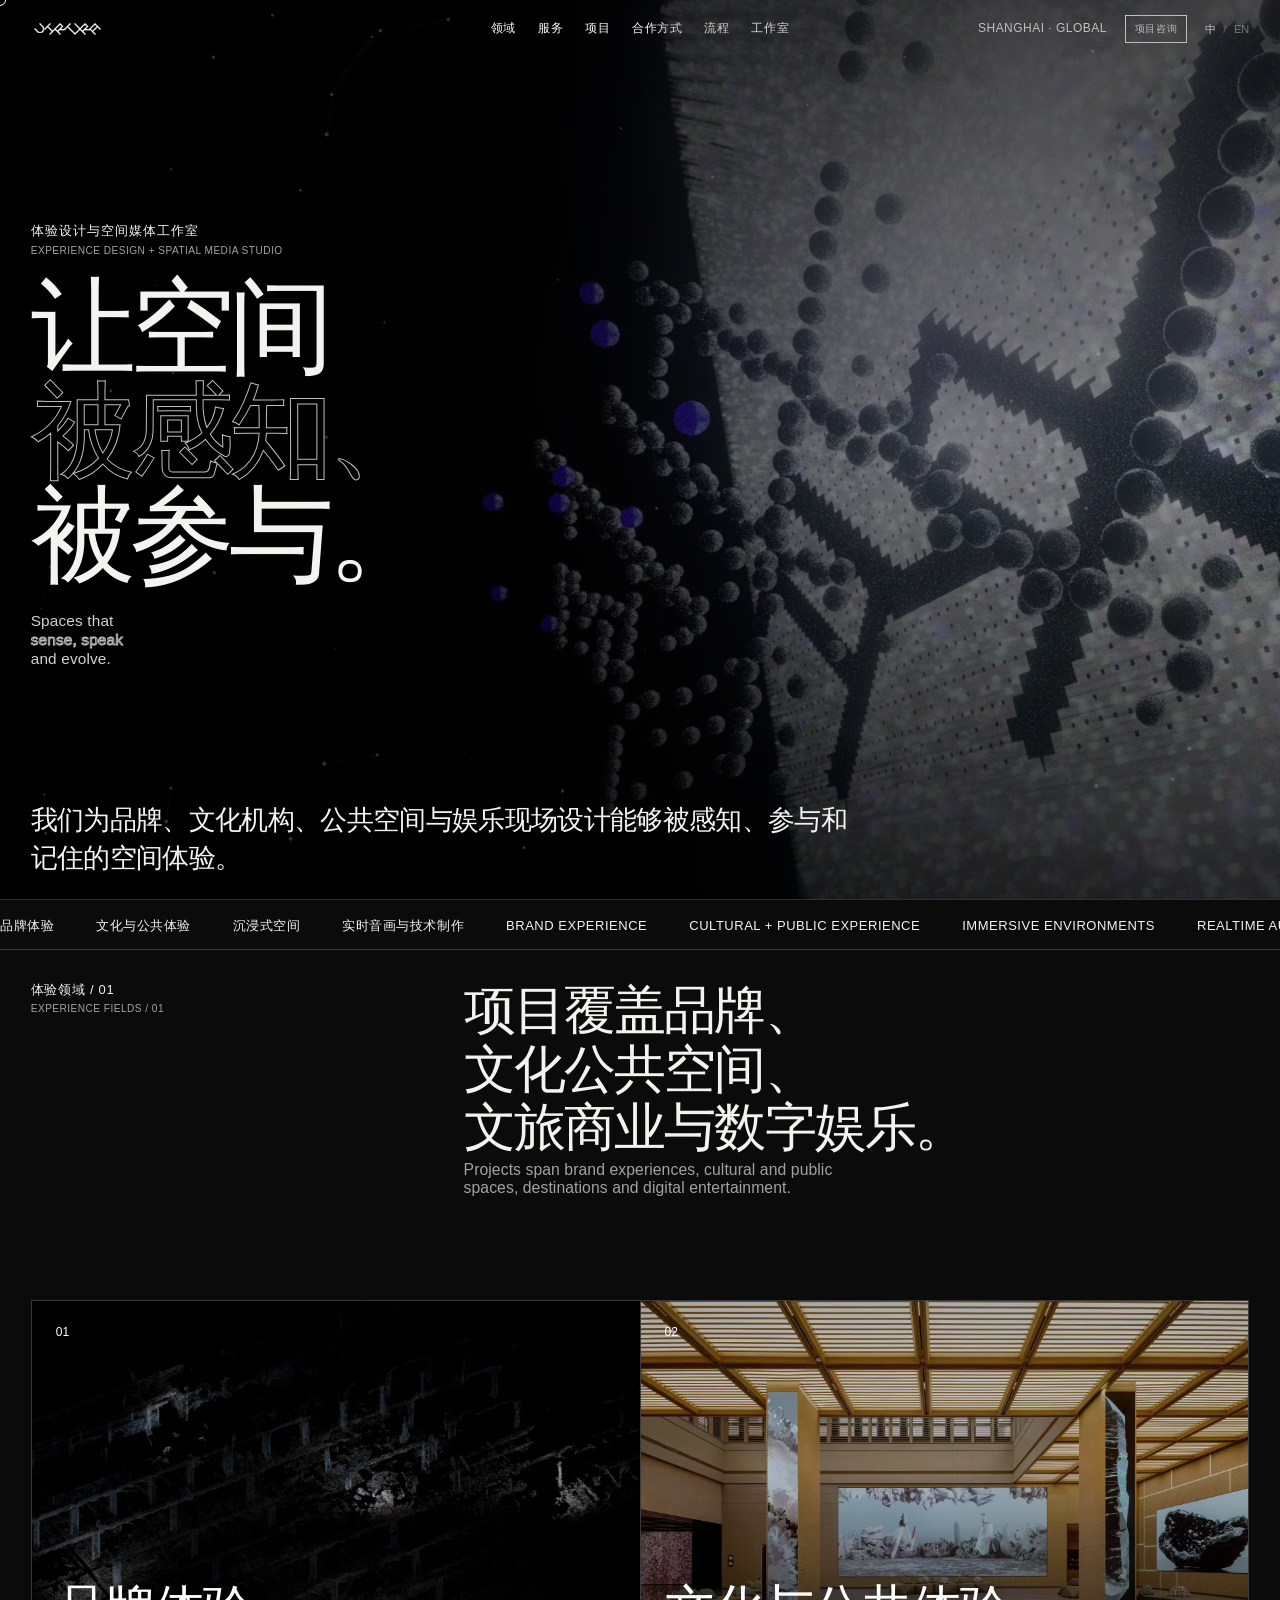
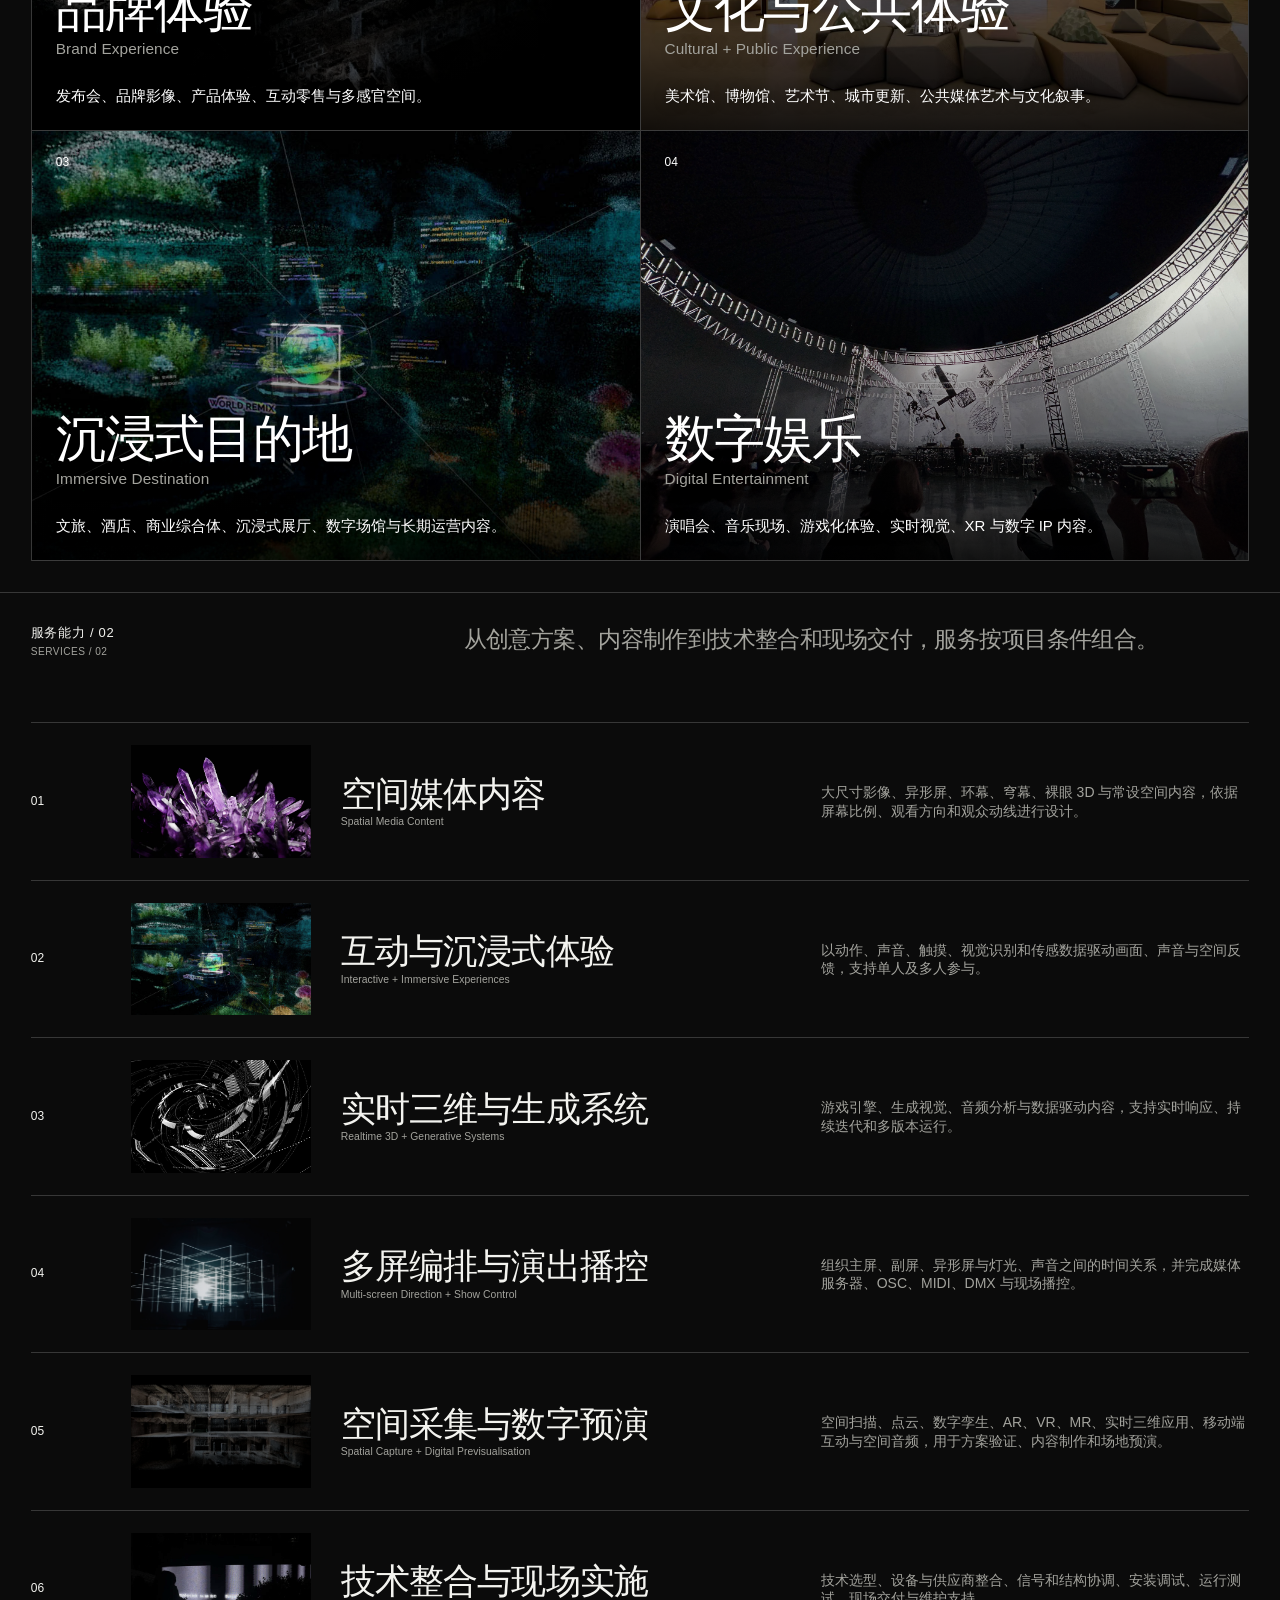
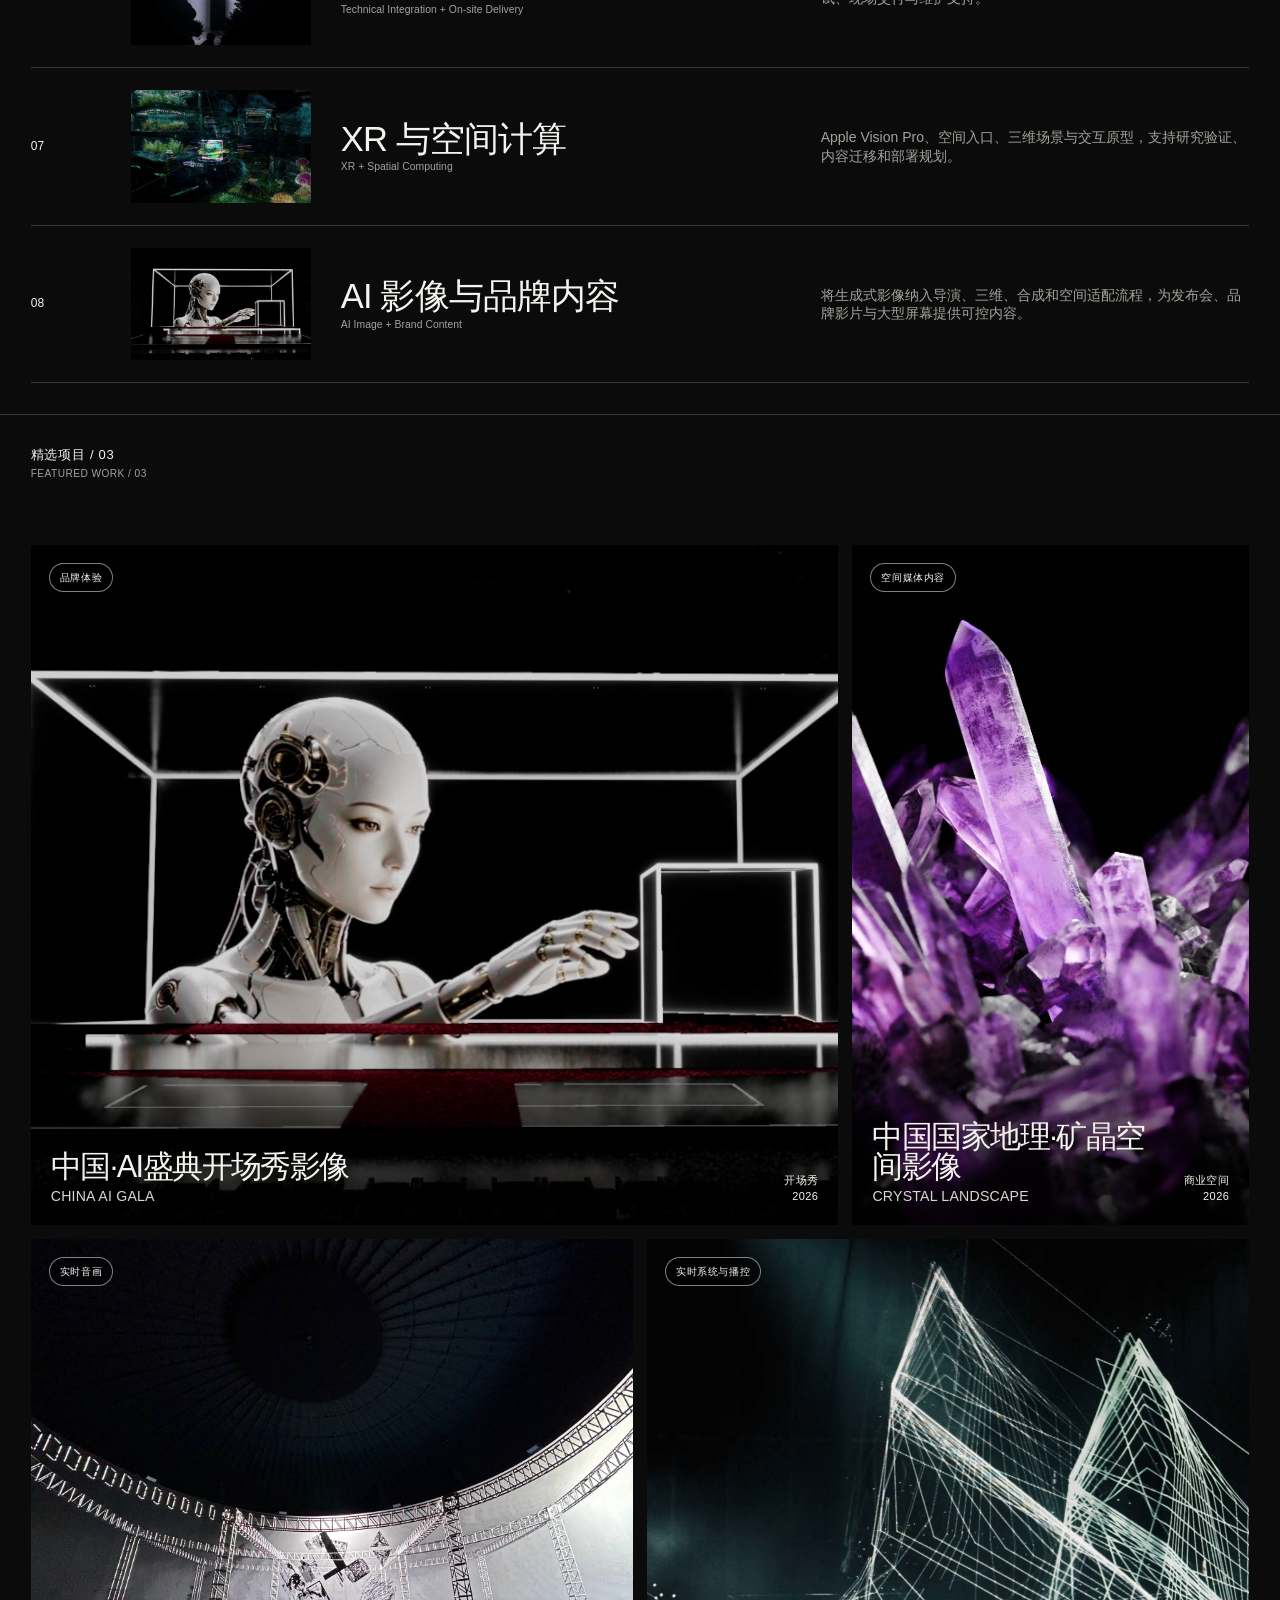
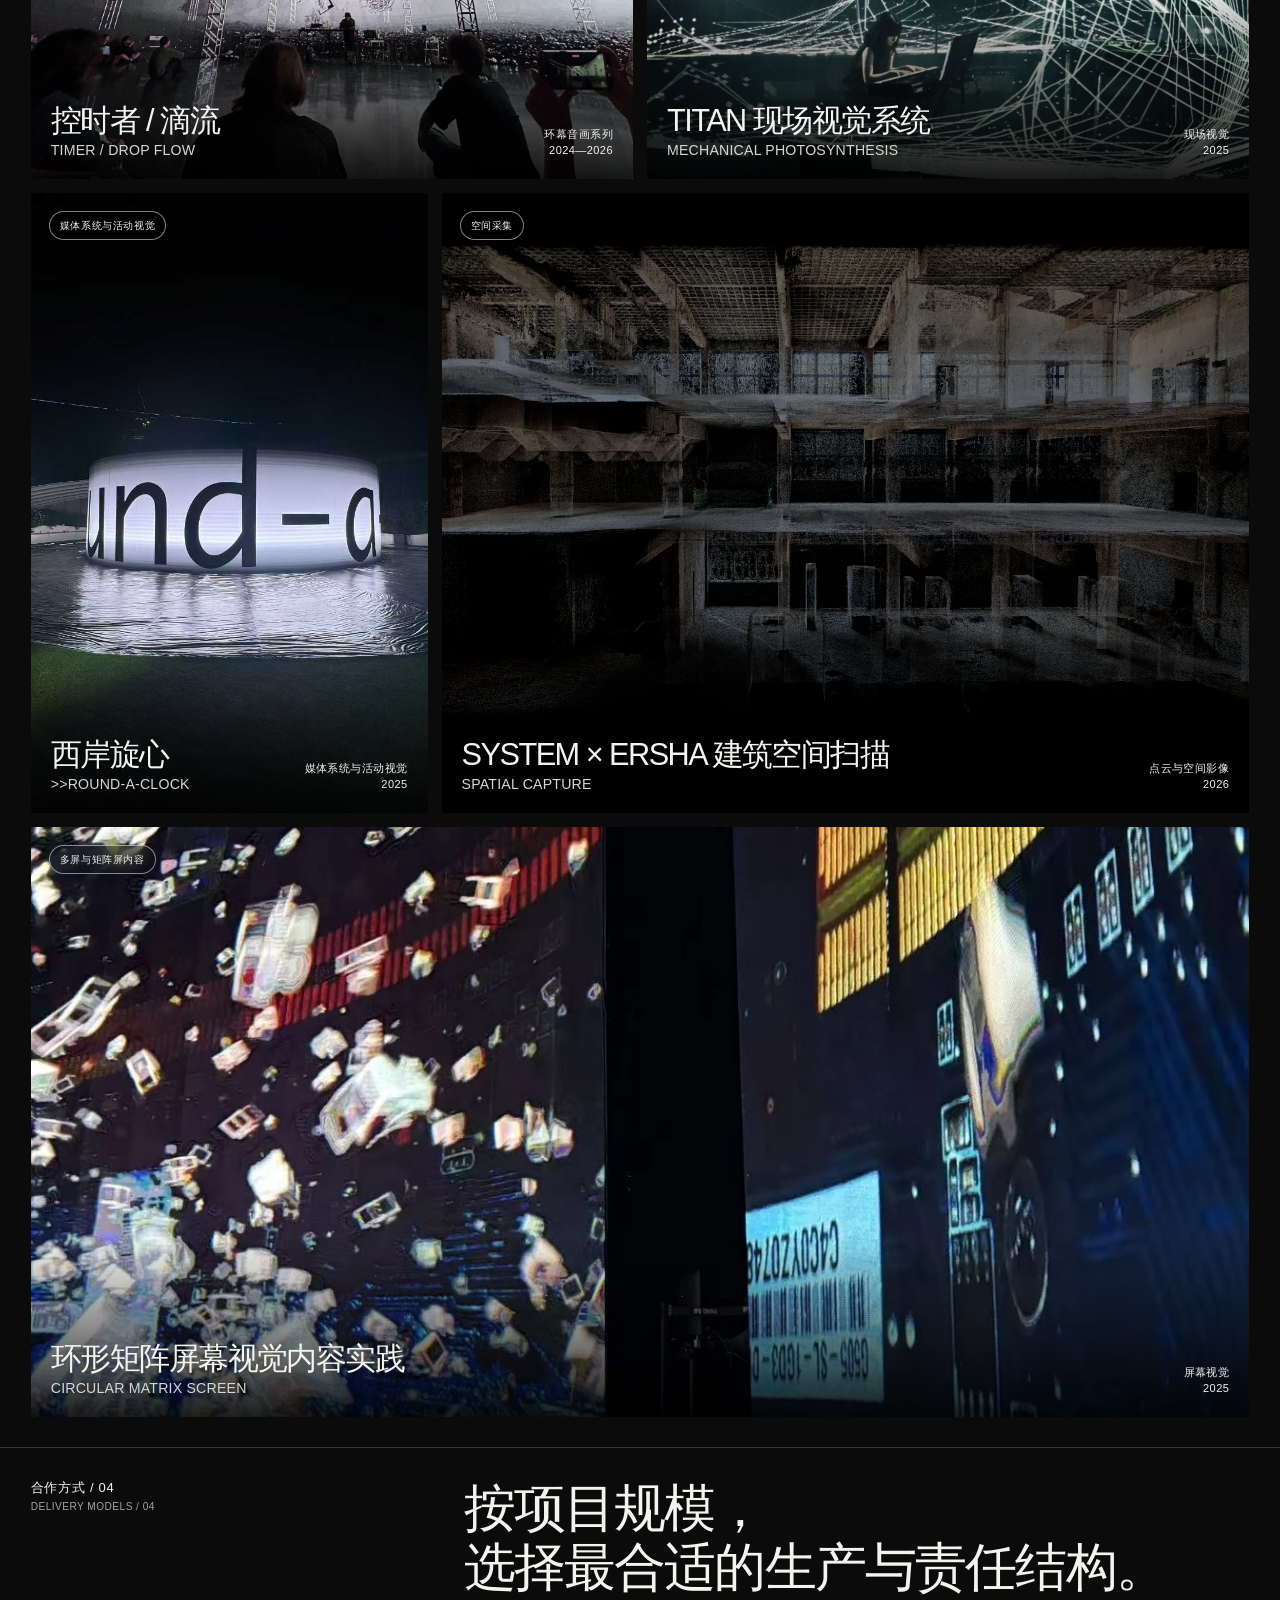
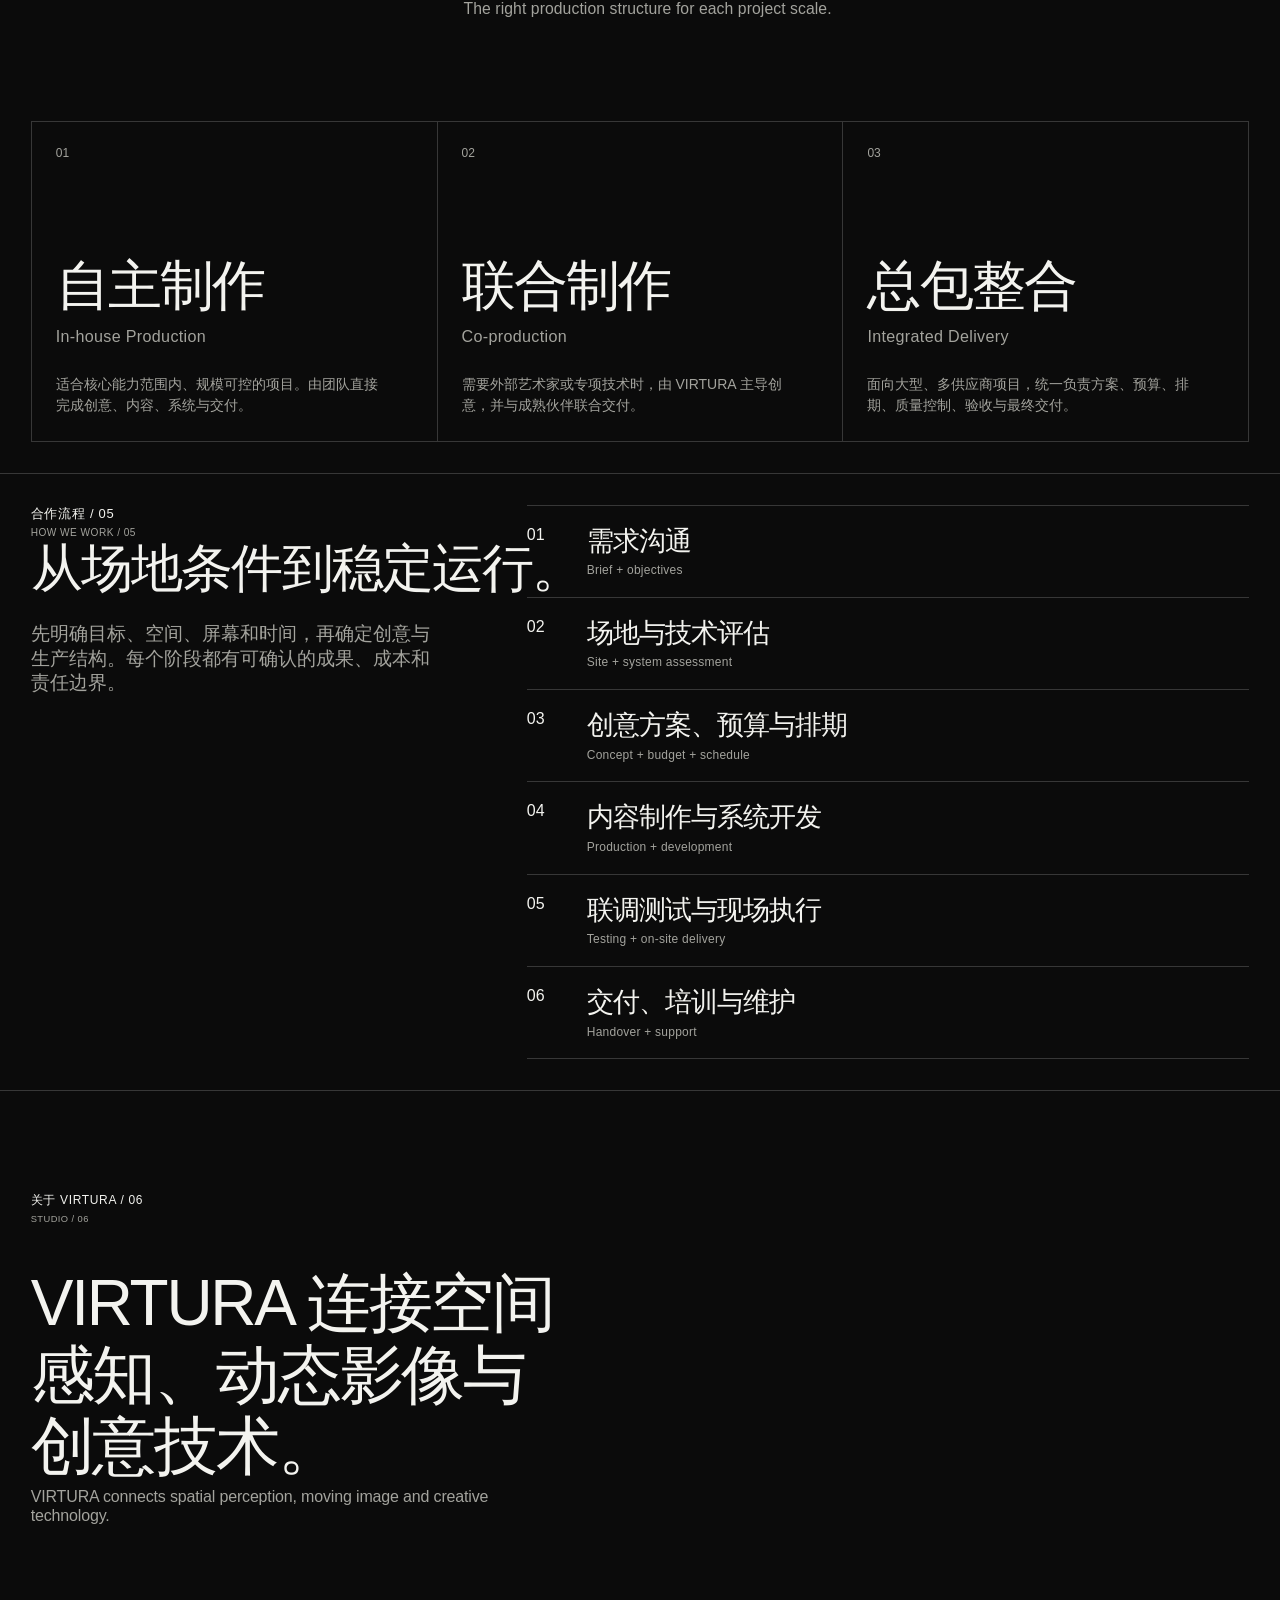
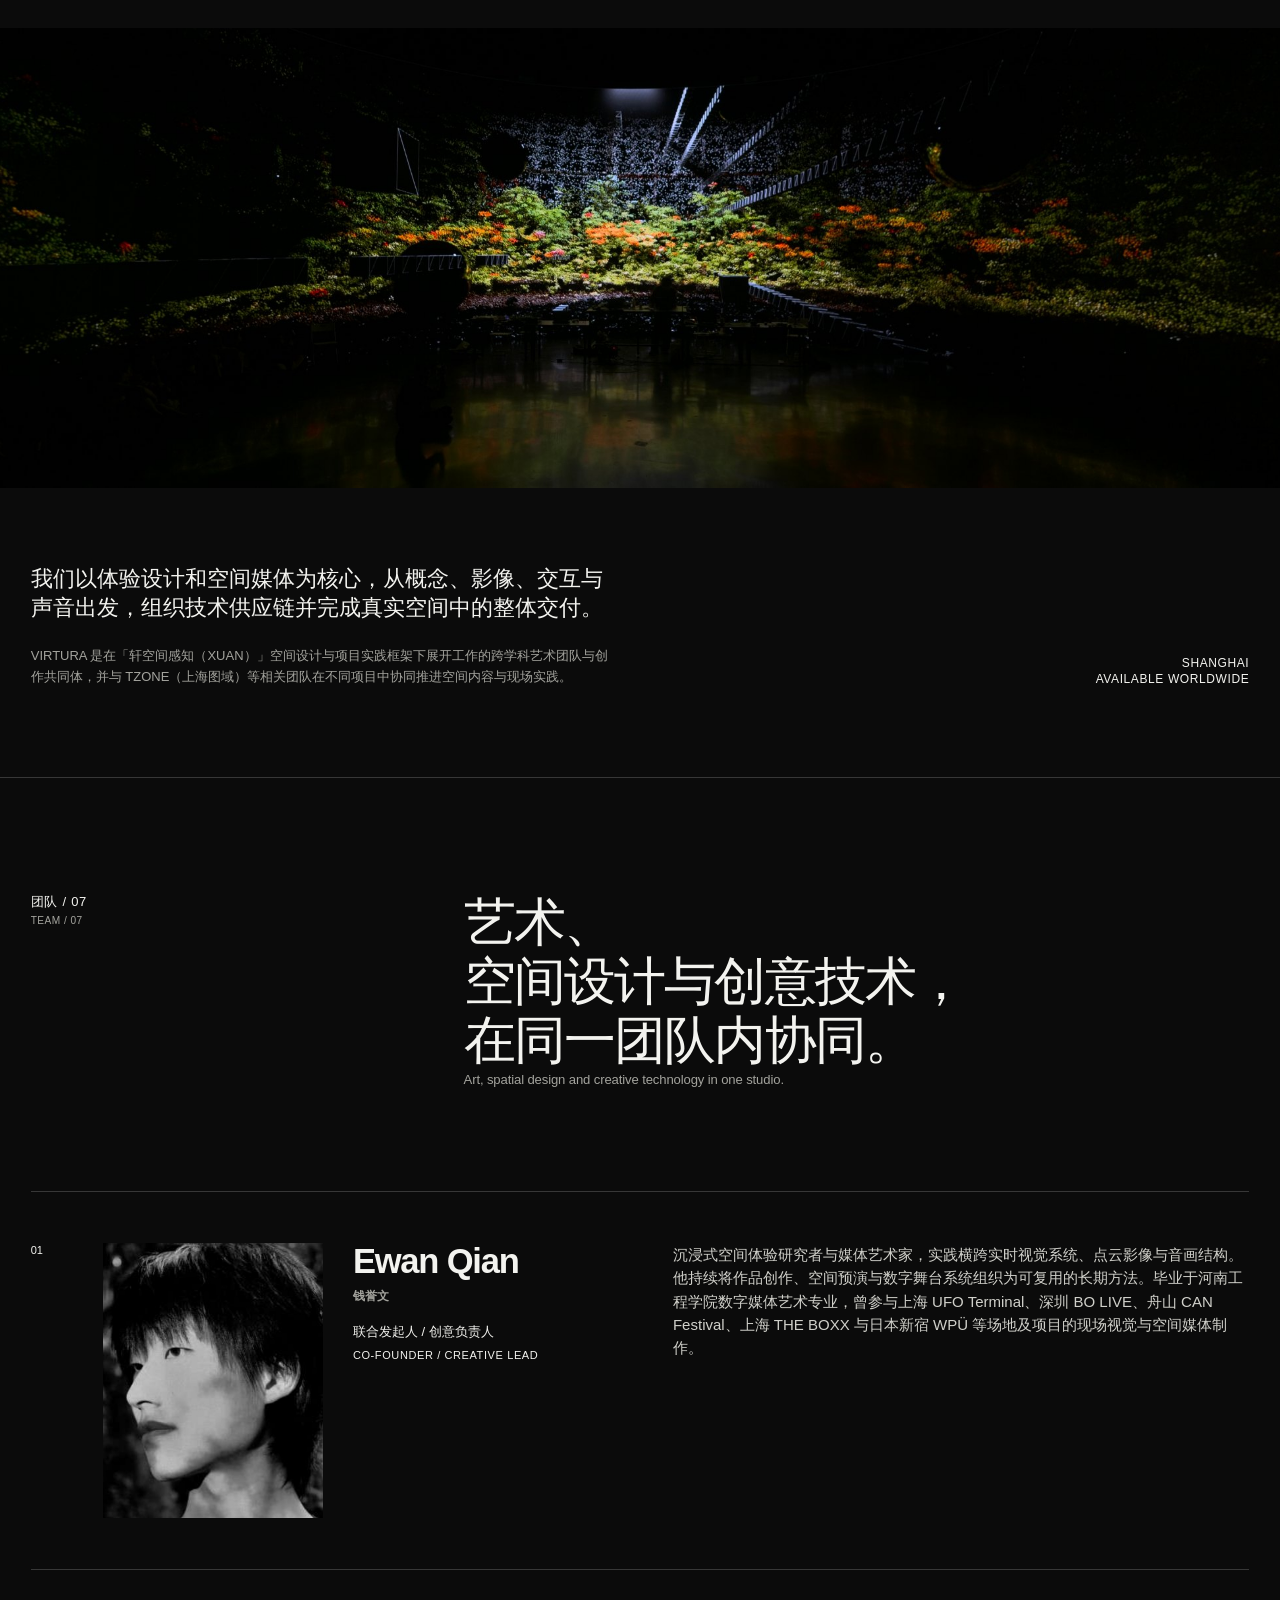
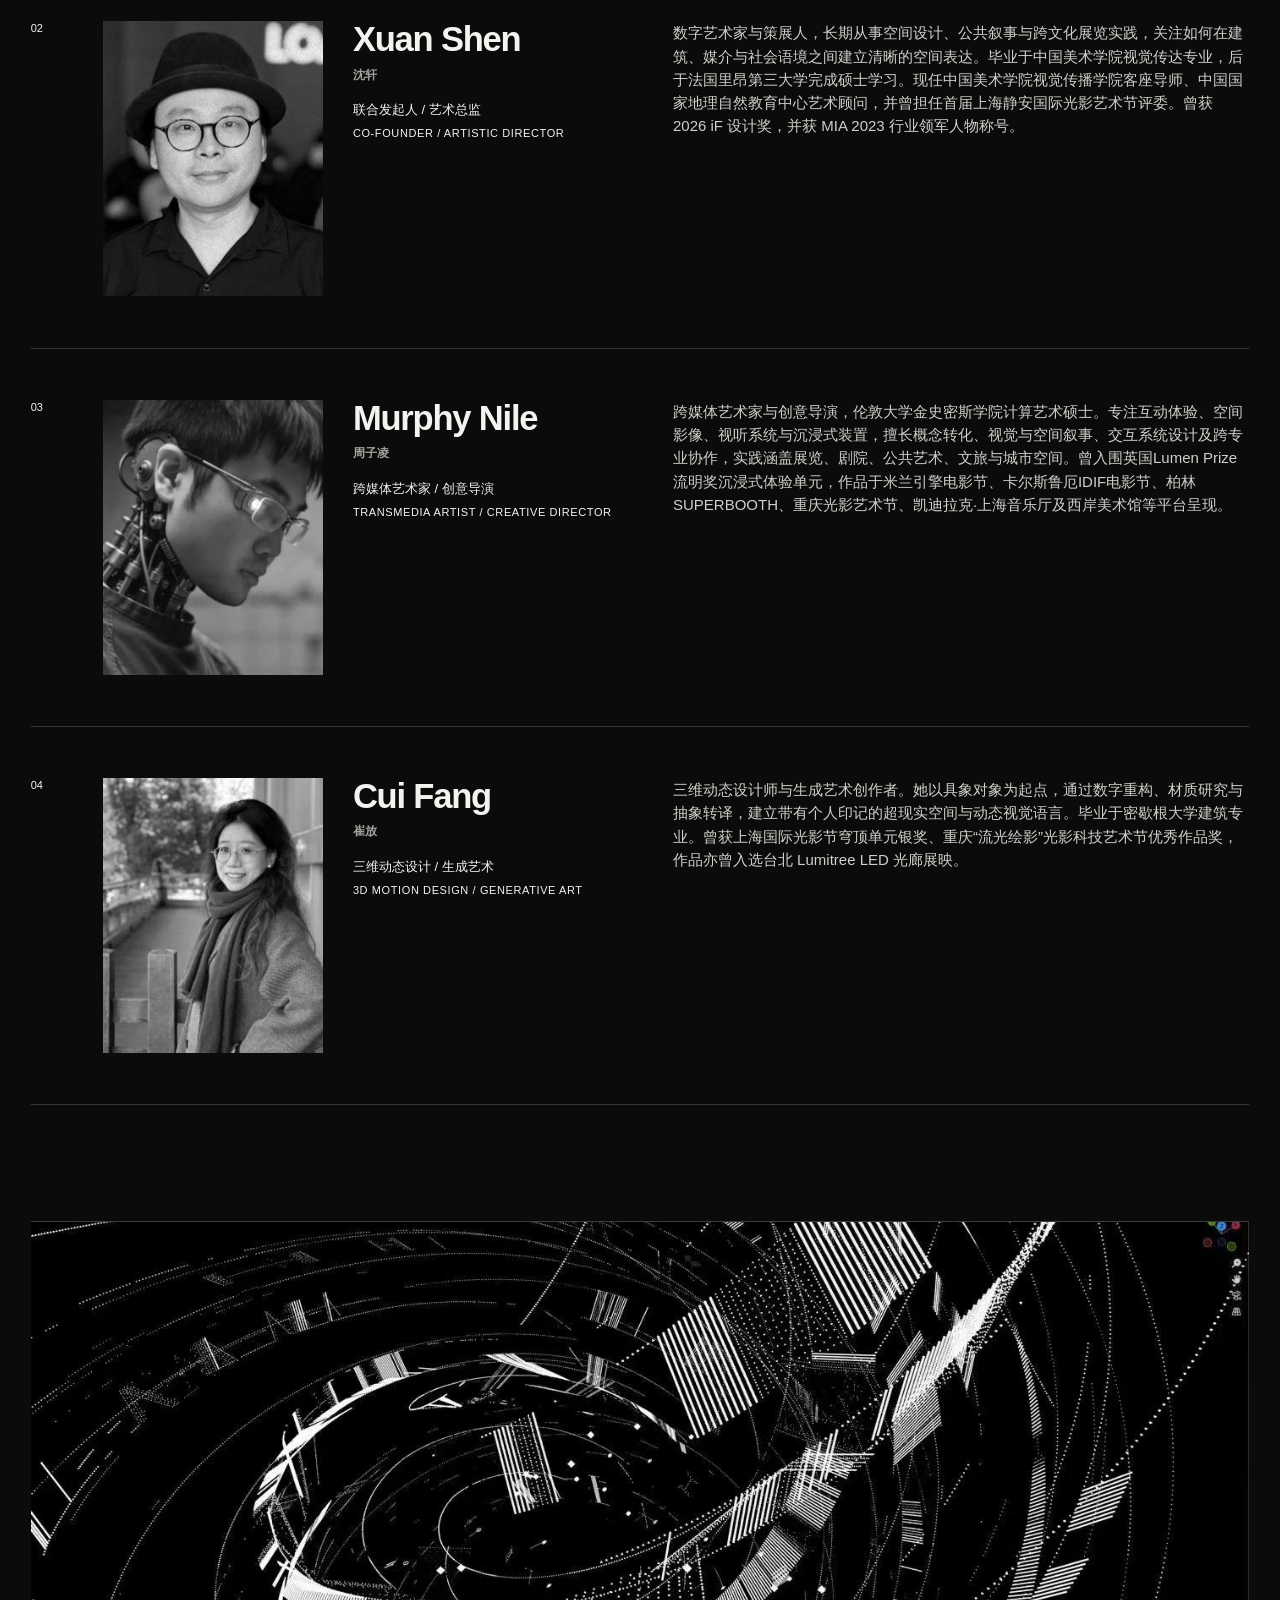
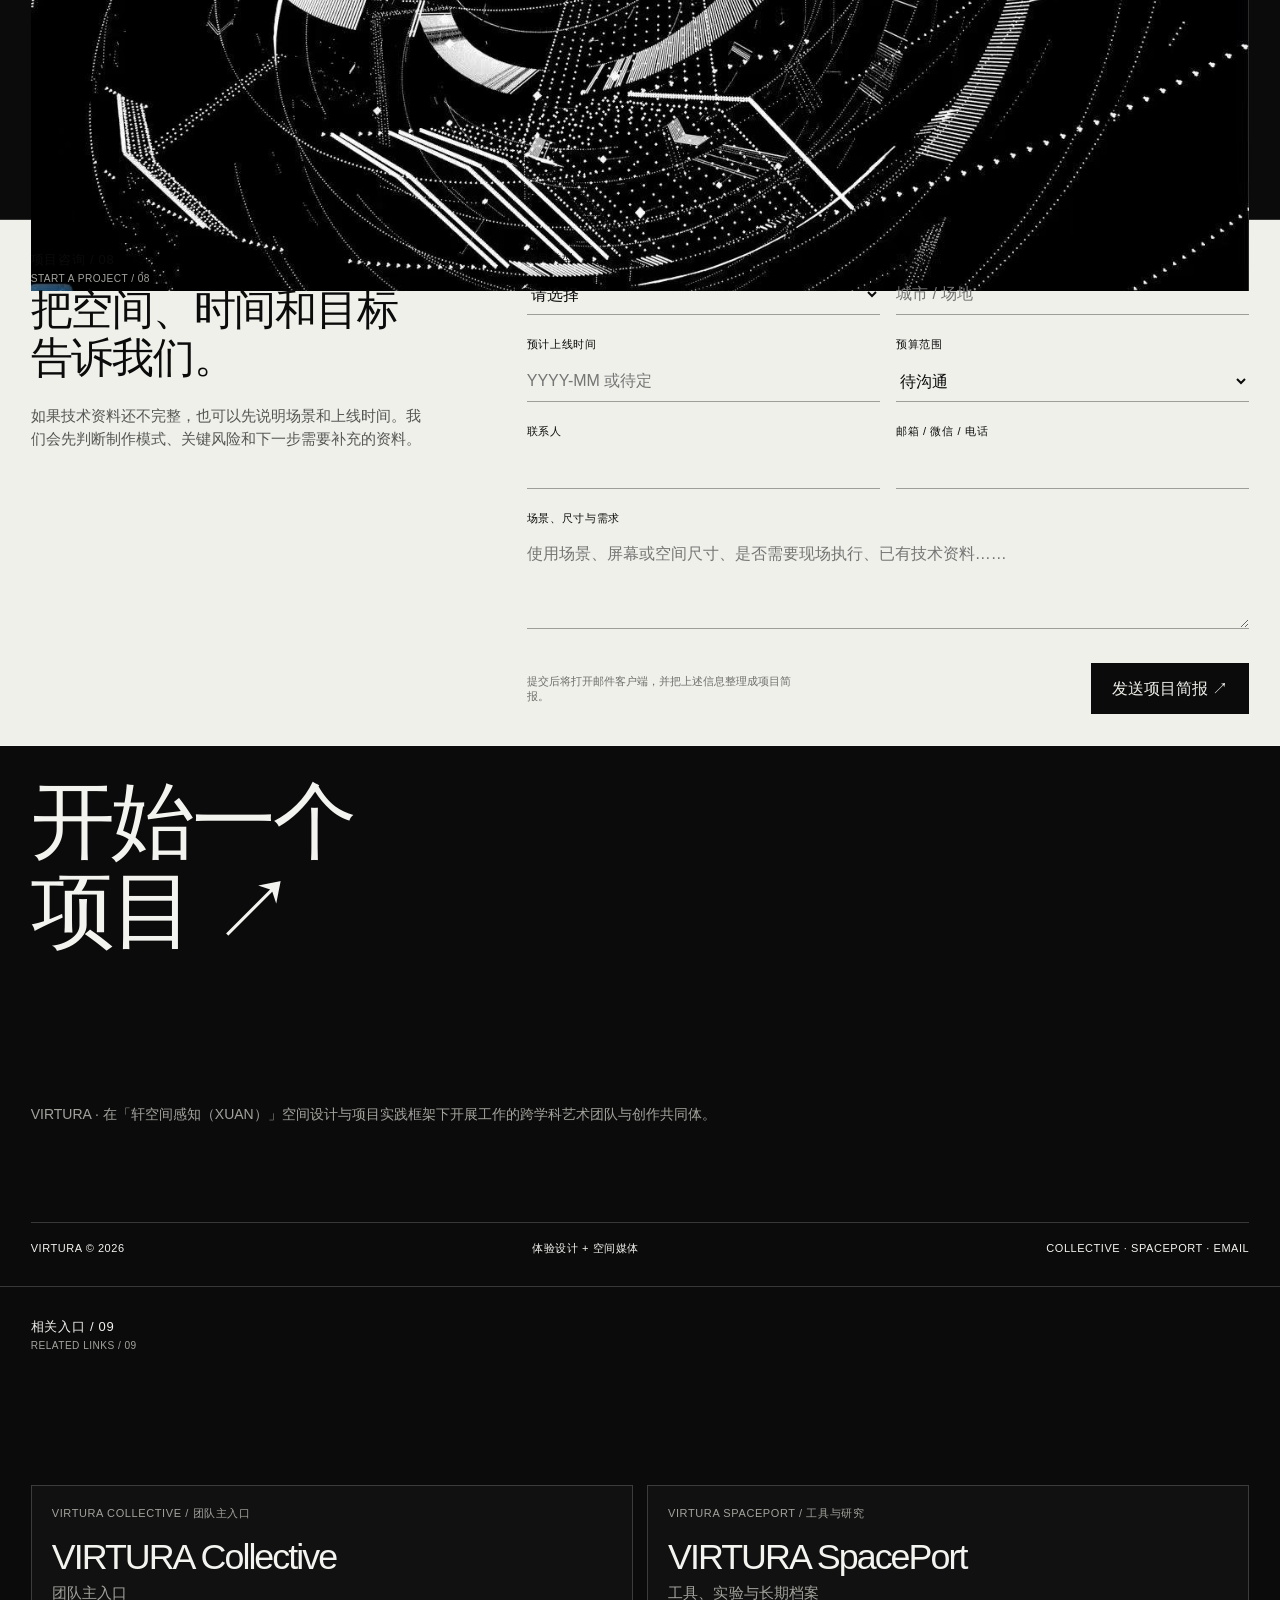
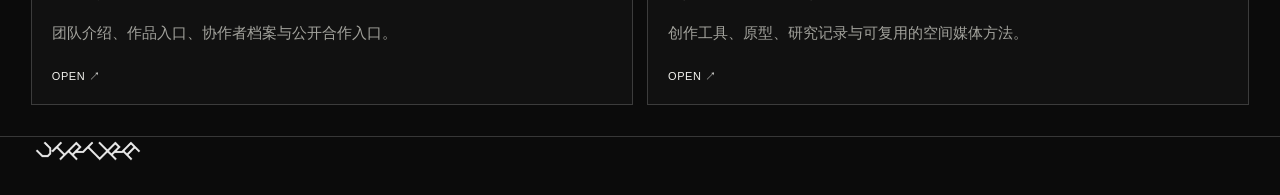
==== commit 069e61a3: "Fix Chinese typography and responsive line breaks" ====
--- a/index.html
+++ b/index.html
@@ -28,7 +28,7 @@
 .hero-canvas{position:absolute;inset:0;width:100%;height:100%;opacity:.7}.hero-copy{position:relative;z-index:2;align-self:center}.eyebrow{font-size:13px;text-transform:uppercase;letter-spacing:.08em;margin-bottom:18px}
 h1{font-size:var(--display);font-weight:500;line-height:.82;letter-spacing:-.085em;margin:0;max-width:12ch}h1 span{display:block}.outline{-webkit-text-stroke:1px rgba(255,255,255,.75);color:transparent}
 .hero-foot{position:relative;z-index:2;display:grid;grid-template-columns:2fr 1fr 1fr;gap:28px;align-items:end}.hero-statement{max-width:820px;font-size:clamp(20px,2.1vw,34px);letter-spacing:-.035em}
-.micro{font-size:12px;text-transform:uppercase;line-height:1.45;letter-spacing:.04em;color:#d1d1cc}.ticker{border-bottom:1px solid var(--line);overflow:hidden;white-space:nowrap;padding:14px 0}
+.micro{font-size:12px;text-transform:uppercase;line-height:1.45;letter-spacing:.04em;color:#d1d1cc}.ticker{width:100%;max-width:100vw;border-bottom:1px solid var(--line);overflow:hidden;overflow-x:clip;contain:inline-size;white-space:nowrap;padding:14px 0}
 .ticker-inner{display:inline-block;animation:marquee 32s linear infinite;text-transform:uppercase;font-size:13px;letter-spacing:.04em}.ticker-inner span{margin-right:42px}@keyframes marquee{to{transform:translateX(-50%)}}
 section{padding:var(--pad);scroll-margin-top:64px;border-bottom:1px solid var(--line)}.section-head{display:grid;grid-template-columns:1fr 2fr;gap:40px;margin-bottom:clamp(48px,8vw,120px)}
 .section-label{text-transform:uppercase;font-size:13px;letter-spacing:.055em}.section-title{font-size:var(--h2);font-weight:500;line-height:.92;letter-spacing:-.07em;margin:0;max-width:13ch}.section-title small{display:block;margin-top:18px;font-size:clamp(16px,1.6vw,24px);line-height:1.25;letter-spacing:-.025em;color:var(--muted);font-weight:400}
@@ -83,15 +83,23 @@
 @media(max-width:840px){.nav{grid-template-columns:1fr auto;padding-bottom:10px;background:linear-gradient(rgba(0,0,0,.72),transparent);mix-blend-mode:normal}.navlinks{display:flex;grid-column:1/-1;grid-row:2;justify-content:flex-start;overflow-x:auto;gap:18px;padding:12px 0 2px;scrollbar-width:none}.navlinks::-webkit-scrollbar{display:none}.hero{padding-top:132px}.delivery-grid{grid-template-columns:1fr}.delivery-card{min-height:250px}.workflow,.inquiry{grid-template-columns:1fr}.project-form{grid-template-columns:1fr}.field-wide,.form-actions{grid-column:auto}.form-actions{align-items:flex-start;flex-direction:column}.hero-title>.lang-zh{font-size:clamp(54px,18vw,92px);max-width:7ch}.hero-title>.lang-en{max-width:26ch!important}.studio-copy{overflow-wrap:anywhere}}
 @media(max-width:760px){.related-links-grid{grid-template-columns:1fr}.site-endmark img{height:24px}}
 
-/* Chinese typography: natural line breaks and editorial scale */
-html[data-lang="zh"] h1,html[data-lang="zh"] h2,html[data-lang="zh"] h3,html[data-lang="zh"] .contact{font-family:"PingFang SC","Noto Sans CJK SC","Microsoft YaHei",Arial,sans-serif;line-break:strict;word-break:normal;text-wrap:balance}
-html[data-lang="zh"] .section-title,html[data-lang="zh"] .team-title,html[data-lang="zh"] .workflow-copy h2{font-size:clamp(34px,4.3vw,68px);line-height:1.06;letter-spacing:-.035em}
-html[data-lang="zh"] .inquiry-copy h2{font-size:clamp(34px,3.8vw,58px);line-height:1.08;letter-spacing:-.035em;max-width:11ch}
-html[data-lang="zh"] .studio-copy{font-size:clamp(38px,5.4vw,82px);line-height:1.04;letter-spacing:-.04em}
-html[data-lang="zh"] .contact{font-size:clamp(46px,7vw,108px);line-height:.98;letter-spacing:-.045em;max-width:9ch}
-html[data-lang="zh"] .universe h3{line-height:1.02;letter-spacing:-.035em}
+/* Chinese typography: separate metrics from Latin display type. */
+html[data-lang="zh"] body{font-family:"Microsoft YaHei UI","Microsoft YaHei",sans-serif;letter-spacing:0}
+html[data-lang="zh"] h1,html[data-lang="zh"] h2,html[data-lang="zh"] h3,html[data-lang="zh"] .contact,html[data-lang="zh"] .cap-name{font-family:"Microsoft YaHei UI","Microsoft YaHei",sans-serif;line-break:strict;word-break:keep-all;overflow-wrap:normal;text-wrap:balance}
+html[data-lang="zh"] .hero-title{font-size:clamp(58px,8.2vw,132px);line-height:.94;letter-spacing:-.055em;max-width:7.2ch}
+html[data-lang="zh"] .hero-title>.lang-zh>span{padding-block:.025em}
+html[data-lang="zh"] .hero-statement{line-height:1.42;letter-spacing:-.025em;text-wrap:pretty}
+html[data-lang="zh"] .section-title,html[data-lang="zh"] .team-title,html[data-lang="zh"] .workflow-copy h2{font-size:clamp(34px,4.1vw,66px);line-height:1.12;letter-spacing:-.035em;max-width:15ch}
+html[data-lang="zh"] .inquiry-copy h2{font-size:clamp(34px,3.25vw,52px);line-height:1.16;letter-spacing:-.03em;max-width:none}
+html[data-lang="zh"] .inquiry-copy h2 span{display:block}
+html[data-lang="zh"] .studio-copy{font-size:clamp(38px,5vw,78px);line-height:1.12;letter-spacing:-.035em;max-width:15ch}
+html[data-lang="zh"] .contact{font-size:clamp(46px,6.6vw,104px);line-height:1.06;letter-spacing:-.04em;max-width:9ch}
+html[data-lang="zh"] .universe h3{font-size:clamp(34px,4vw,62px);line-height:1.1;letter-spacing:-.035em}
+html[data-lang="zh"] .cap-name{line-height:1.14;letter-spacing:-.025em}
+html[data-lang="zh"] .delivery-card h3{line-height:1.08;letter-spacing:-.035em}
+html[data-lang="zh"] .person-name{line-height:1.08;letter-spacing:-.035em}
 .person-portrait a{display:block;width:100%;height:100%}.person-portrait a:focus-visible,.person-name a:focus-visible{outline:2px solid currentColor;outline-offset:4px}
-@media(max-width:620px){.cap{grid-template-columns:34px 96px 1fr}.cap-desc{grid-column:2/-1}.cap-name{font-size:clamp(21px,7vw,32px)}html[data-lang="zh"] .section-title,html[data-lang="zh"] .team-title,html[data-lang="zh"] .workflow-copy h2,html[data-lang="zh"] .inquiry-copy h2{font-size:clamp(32px,10vw,46px)}html[data-lang="zh"] .contact{font-size:clamp(44px,15vw,72px);max-width:7ch}}
+@media(max-width:620px){.ticker-inner{display:block;width:100%;max-width:100%;overflow:hidden;animation:none}.cap{grid-template-columns:34px minmax(0,1fr);gap:14px 16px}.cap-media{grid-column:2;width:min(160px,100%)}.cap-name,.cap-desc{grid-column:2;min-width:0}.cap-name{font-size:clamp(21px,7vw,32px)}.inquiry{padding-top:clamp(82px,23vw,96px)}html[data-lang="zh"] .hero-title{font-size:clamp(50px,15.5vw,72px);line-height:.98;max-width:7.2ch}html[data-lang="zh"] .section-title,html[data-lang="zh"] .team-title,html[data-lang="zh"] .workflow-copy h2,html[data-lang="zh"] .inquiry-copy h2{font-size:clamp(30px,9vw,42px);line-height:1.15}html[data-lang="zh"] .universe h3{font-size:clamp(32px,10vw,46px)}html[data-lang="zh"] .cap-name{word-break:normal;overflow-wrap:anywhere}html[data-lang="zh"] .contact{font-size:clamp(42px,14vw,66px);line-height:1.08;max-width:7ch}}
 
 </style>
 <script>try{document.documentElement.dataset.lang=localStorage.getItem('virtura-language')||'zh'}catch(e){document.documentElement.dataset.lang='zh'}</script>
@@ -242,7 +250,7 @@
 <figure class="people-end-media"><img alt="Realtime generative visual system" src="assets/embedded/media-06.jpg"/></figure>
 </section>
 <section class="inquiry" id="project-inquiry">
-<div class="inquiry-copy"><div class="section-label bilingual-label"><span class="lang-zh">项目咨询 / 08</span><span class="lang-en">Start a Project / 08</span></div><h2>把空间、时间和目标告诉我们。</h2><p>如果技术资料还不完整，也可以先说明场景和上线时间。我们会先判断制作模式、关键风险和下一步需要补充的资料。</p></div>
+<div class="inquiry-copy"><div class="section-label bilingual-label"><span class="lang-zh">项目咨询 / 08</span><span class="lang-en">Start a Project / 08</span></div><h2><span>把空间、时间和目标</span><span>告诉我们。</span></h2><p>如果技术资料还不完整，也可以先说明场景和上线时间。我们会先判断制作模式、关键风险和下一步需要补充的资料。</p></div>
 <form class="project-form" id="project-form">
 <div class="field"><label for="project-type">项目类型</label><select id="project-type" name="项目类型" required><option value="">请选择</option><option>大型屏幕与异形屏内容</option><option>舞台视觉与实时视觉</option><option>沉浸式空间与展览</option><option>互动装置与传感系统</option><option>XR 与空间计算</option><option>AI 影像与品牌内容</option><option>技术整合与现场执行</option><option>其他</option></select></div>
 <div class="field"><label for="project-location">项目地点</label><input id="project-location" name="项目地点" placeholder="城市 / 场地" required/></div>
